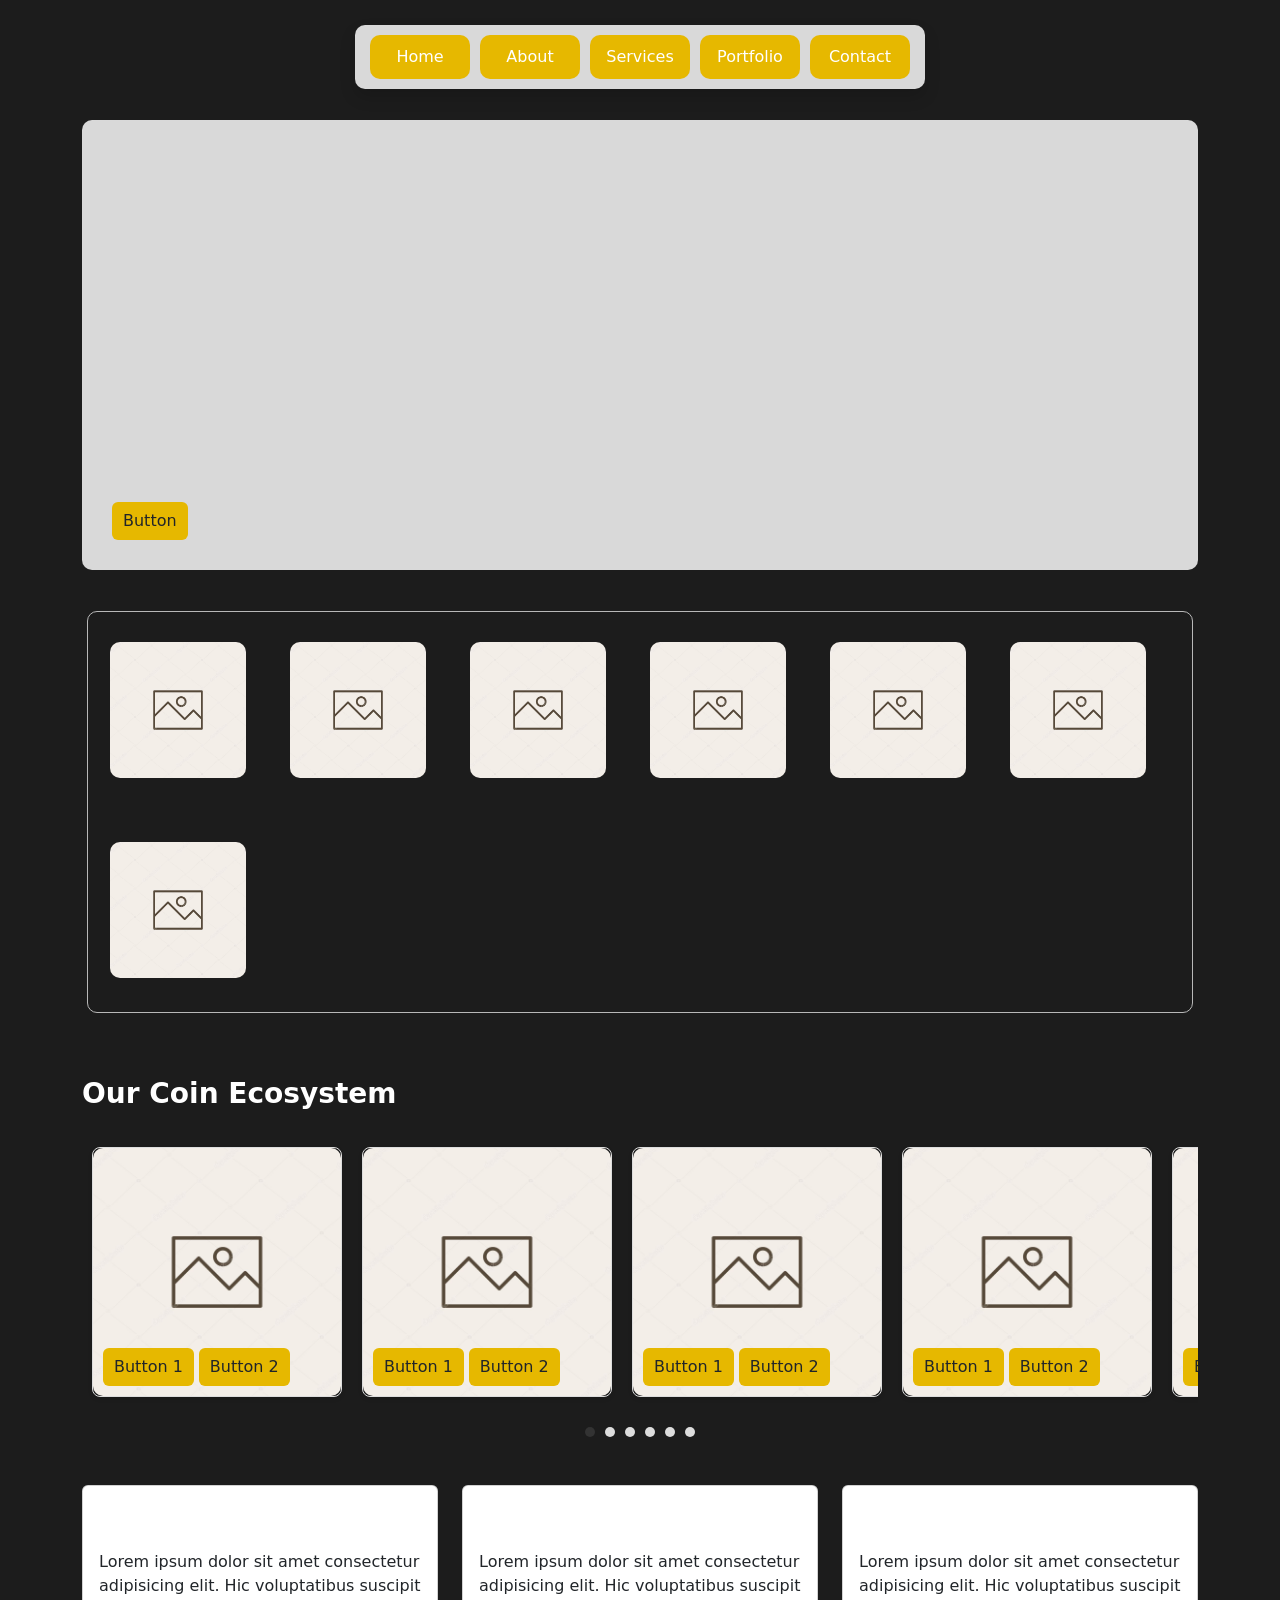
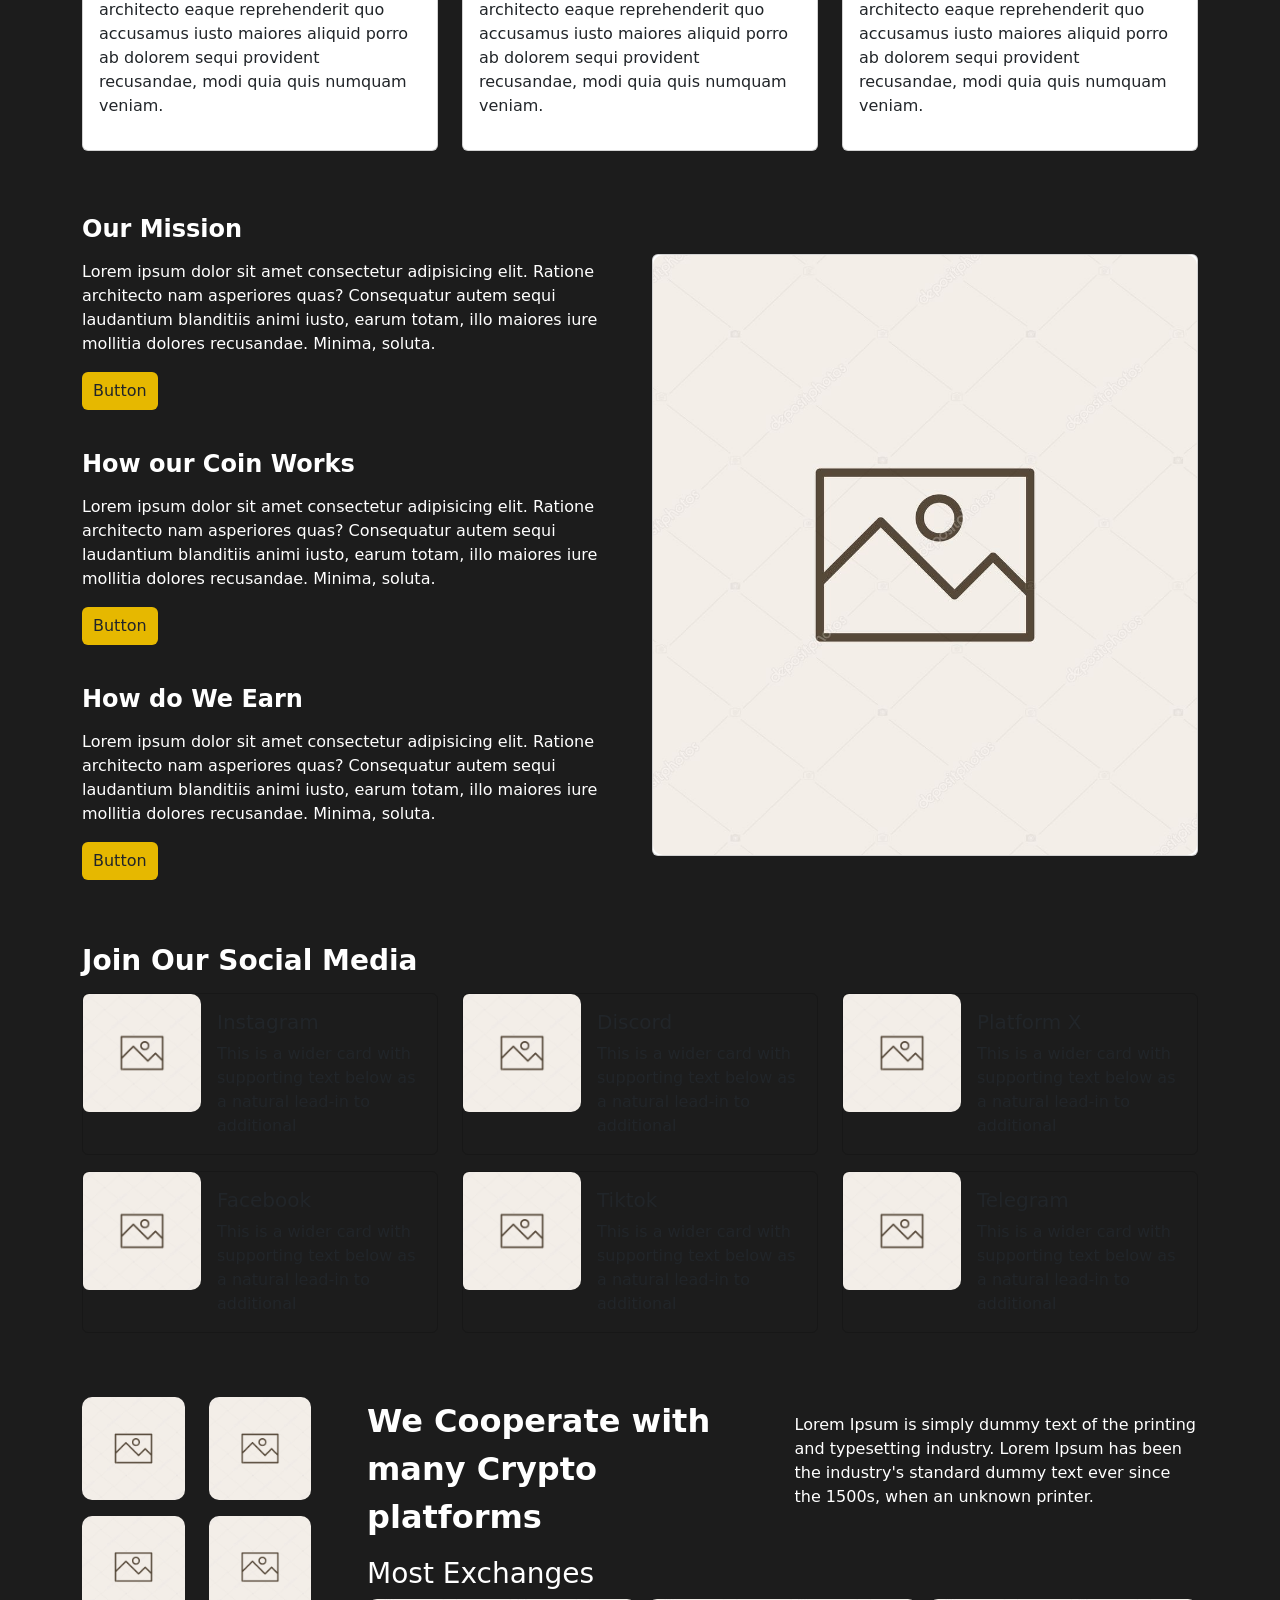
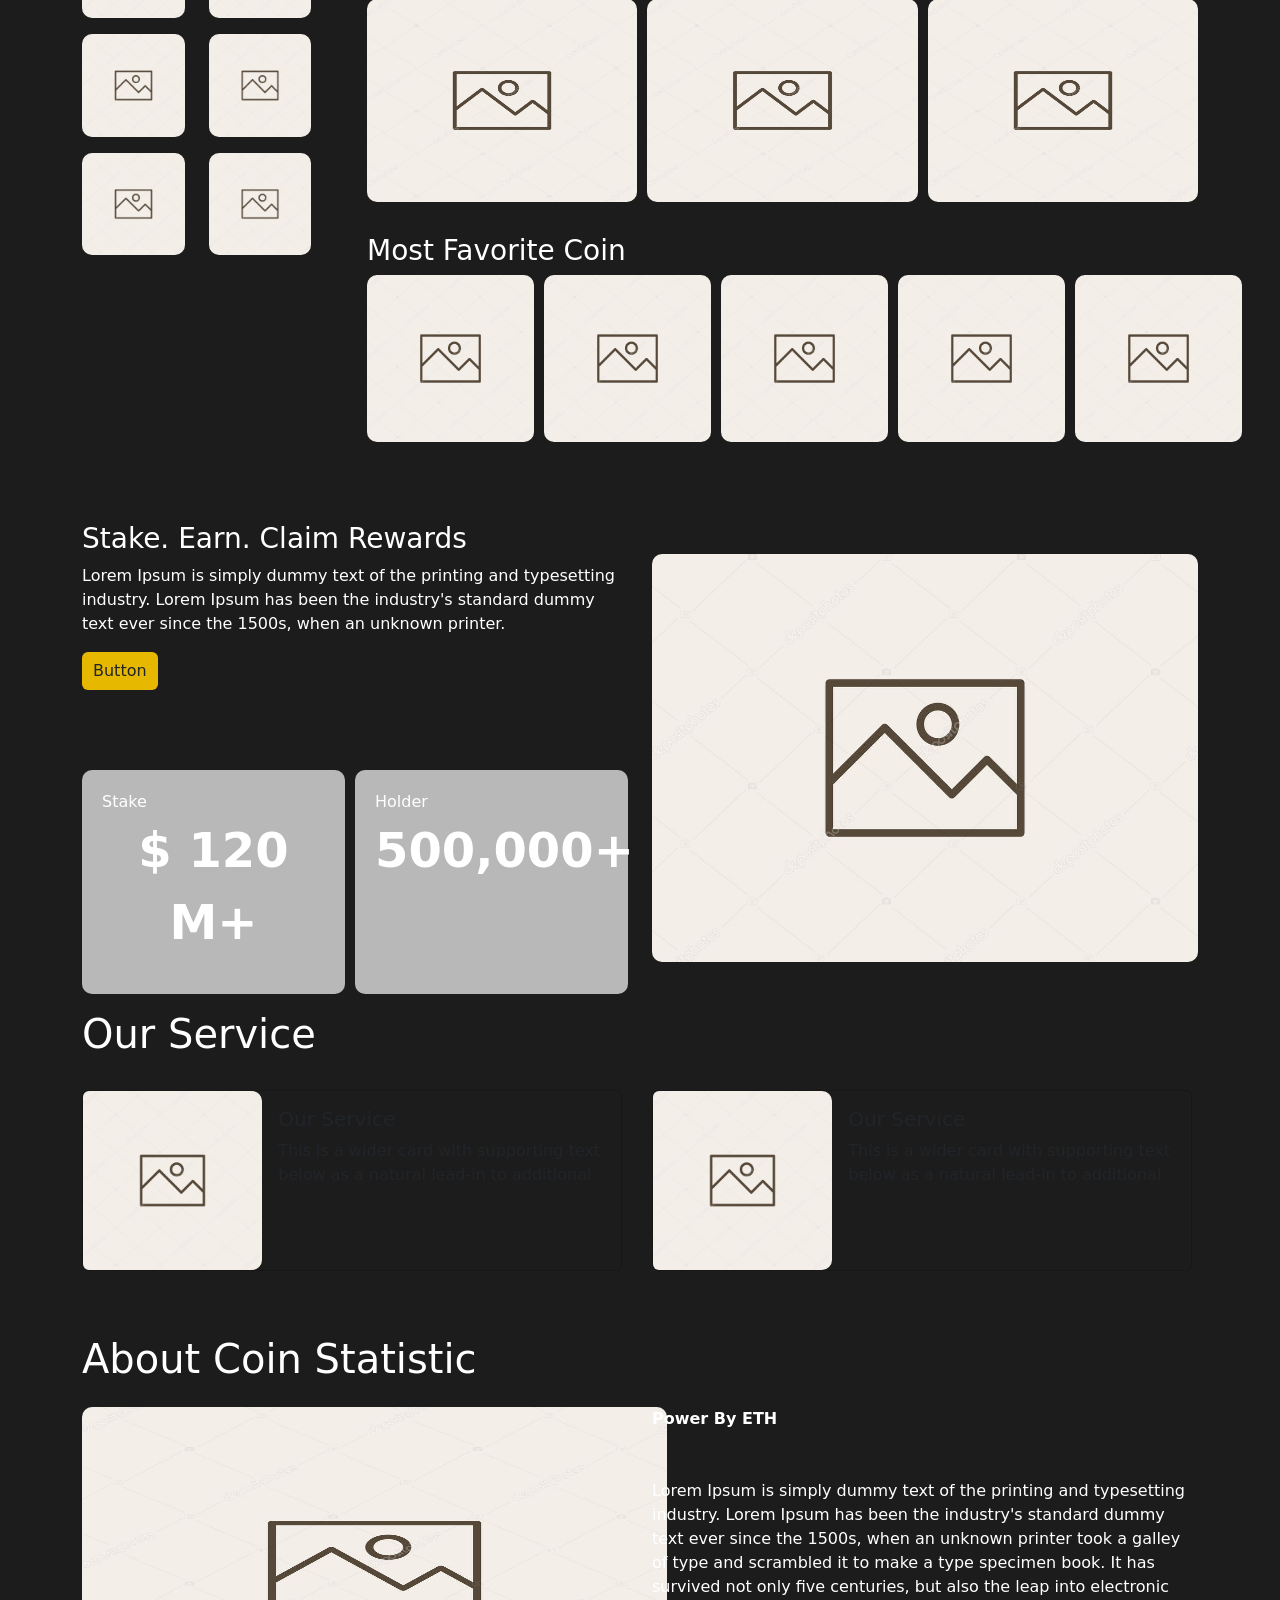
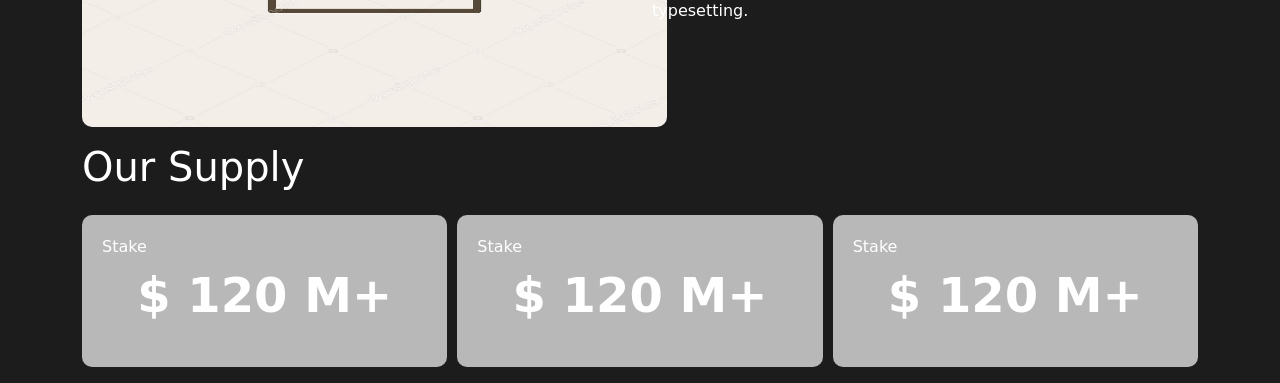
==== index.html @ 2cd3884c "update layout" ====
<!DOCTYPE html>
<html lang="id">

<head>
    <meta charset="UTF-8">
    <meta name="viewport" content="width=device-width, initial-scale=1.0">
    <title>Navbar Responsive Center</title>
    <!-- Link ke Bootstrap 5.3 CSS -->
    <link href="https://cdn.jsdelivr.net/npm/bootstrap@5.3.0-alpha1/dist/css/bootstrap.min.css" rel="stylesheet">
    <link rel="stylesheet" href="./assets/style.css">
</head>

<body>

    <!-- Navbar -->
    <nav class="navbar navbar-expand-lg fixed-top">
        <div class="container">
            <!-- Navbar tanpa tombol hamburger dan tanpa collapse -->
            <div class="navbar-collapse" id="navbarNav">
                <ul class="navbar-nav shadow">
                    <li class="nav-item">
                        <a class="nav-link btn btn-oren" href="#">Home</a>
                    </li>
                    <li class="nav-item">
                        <a class="nav-link btn btn-oren" href="#">About</a>
                    </li>
                    <li class="nav-item">
                        <a class="nav-link btn btn-oren" href="#">Services</a>
                    </li>
                    <li class="nav-item">
                        <a class="nav-link btn btn-oren" href="#">Portfolio</a>
                    </li>
                    <li class="nav-item">
                        <a class="nav-link btn btn-oren" href="#">Contact</a>
                    </li>
                </ul>
            </div>
        </div>
    </nav>

    <div class="pb-3">
        <section  style="max-width: 100%; margin-top: 120px;">
            <div class="container">
                <div class="row mb-3">
                    <div class="col-md-12">
                        <div class="hero">
                            <!-- <span class="title-hero">
                                <p class="h1">
                                    The People's Cryptocurrency
                                </p>
                                <p>FLOKI is the utility token of the Floki ecosystem.</p>
                            </span> -->
                            <div class="btn-hero">
                                <button type="button" class="btn btn-oren">Button</button>
                                <!-- <button type="button" class="btn btn-oren">Explore</button> -->
                            </div>
                        </div>
                    </div>
                </div>
            </div>

            <div class="row mb-3">
                <div class="col-md-12">
                    <div class="container">
                        <div class="row mb-3" style="margin: 5px; border: solid #b8b8b8 1px; border-radius: 10px; overflow: hidden;">
                            <div class="animate-slide">
                                <img src="./assets/blank_image.jpg" class="w-100 p-0">
                            </div>
                            <div class="animate-slide">
                                <img src="./assets/blank_image.jpg" class="w-100 p-0">
                            </div>
                            <div class="animate-slide">
                                <img src="./assets/blank_image.jpg" class="w-100 p-0">
                            </div>
                            <div class="animate-slide">
                                <img src="./assets/blank_image.jpg" class="w-100 p-0">
                            </div>
                            <div class="animate-slide">
                                <img src="./assets/blank_image.jpg" class="w-100 p-0">
                            </div>
                            <div class="animate-slide">
                                <img src="./assets/blank_image.jpg" class="w-100 p-0">
                            </div>
                            <div class="animate-slide">
                                <img src="./assets/blank_image.jpg" class="w-100 p-0">
                            </div>
                        </div>
                    </div>
                </div>
            </div>
        </section>

        <section class="section2 mt-5" style="max-width: 100%;">
            <div class="container">
                <div class="row mb-5">
                    <div class="col-md-12">
                        <div class="row mb-3">
                            <div class="col-md-12">
                                <span class="h3 fw-bold text-white">Our Coin Ecosystem</span>
                            </div>
                        </div>
                        <div class="row">
                            <div class="col-md-12">
                                <div class="slider-container">
                                    <div class="slider-wrapper">
                                        <div class="card-slider">
                                            <img src="./assets/blank_image.jpg" alt="Gambar 1">
                                            <div class="btn-card-slider">
                                                <button type="button" class="btn btn-oren">Button 1</button>
                                                <button type="button" class="btn btn-oren">Button 2</button>
                                            </div>
                                        </div>
                                        <div class="card-slider">
                                            <img src="./assets/blank_image.jpg" alt="Gambar 2">
                                            <div class="btn-card-slider">
                                                <button type="button" class="btn btn-oren">Button 1</button>
                                                <button type="button" class="btn btn-oren">Button 2</button>
                                            </div>
                                        </div>
                                        <div class="card-slider">
                                            <img src="./assets/blank_image.jpg" alt="Gambar 3">
                                            <div class="btn-card-slider">
                                                <button type="button" class="btn btn-oren">Button 1</button>
                                                <button type="button" class="btn btn-oren">Button 2</button>
                                            </div>
                                        </div>
                                        <div class="card-slider">
                                            <img src="./assets/blank_image.jpg" alt="Gambar 4">
                                            <div class="btn-card-slider">
                                                <button type="button" class="btn btn-oren">Button 1</button>
                                                <button type="button" class="btn btn-oren">Button 2</button>
                                            </div>
                                        </div>
                                        <div class="card-slider">
                                            <img src="./assets/blank_image.jpg" alt="Gambar 5">
                                            <div class="btn-card-slider">
                                                <button type="button" class="btn btn-oren">Button 1</button>
                                                <button type="button" class="btn btn-oren">Button 2</button>
                                            </div>
                                        </div>
                                        <div class="card-slider">
                                            <img src="./assets/blank_image.jpg" alt="Gambar 6">
                                            <div class="btn-card-slider">
                                                <button type="button" class="btn btn-oren">Button 1</button>
                                                <button type="button" class="btn btn-oren">Button 2</button>
                                            </div>
                                        </div>
                                    </div>
                                    <div class="slider-dots"></div>
                                    <!-- <div class="row">
                                        <div class="col-md-4">
                                            <button class="slider-prev btn btn-dark">Prev</button>
                                        </div>
                                        <div class="col-md-4">
                                            <div class="slider-dots"></div>
                                        </div>
                                        <div class="col-md-4">
                                            <button class="slider-next btn btn-dark float-end">Next</button>
                                        </div>
                                    </div> -->
                                </div>
                            </div>
                        </div>
                    </div>
                </div>

                <div class="row">
                    <div class="col-md-4 mb-3">
                        <div class="card">
                            <div class="card-body">
                                <p class="pt-5">
                                    Lorem ipsum dolor sit amet consectetur adipisicing elit. Hic voluptatibus suscipit architecto eaque
                                    reprehenderit quo accusamus iusto maiores aliquid porro ab dolorem sequi provident recusandae, modi quia
                                    quis numquam veniam.
                                </p>
                            </div>
                        </div>
                    </div>
                    <div class="col-md-4 mb-3">
                        <div class="card">
                            <div class="card-body">
                                <p class="pt-5">
                                    Lorem ipsum dolor sit amet consectetur adipisicing elit. Hic voluptatibus suscipit architecto eaque
                                    reprehenderit quo accusamus iusto maiores aliquid porro ab dolorem sequi provident recusandae, modi quia
                                    quis numquam veniam.
                                </p>
                            </div>
                        </div>
                    </div>
                    <div class="col-md-4 mb-3">
                        <div class="card">
                            <div class="card-body">
                                <p class="pt-5">
                                    Lorem ipsum dolor sit amet consectetur adipisicing elit. Hic voluptatibus suscipit architecto eaque
                                    reprehenderit quo accusamus iusto maiores aliquid porro ab dolorem sequi provident recusandae, modi quia
                                    quis numquam veniam.
                                </p>
                            </div>
                        </div>
                    </div>
                </div>
            </div>
        </section>

        <section class="section3 mt-5" style="max-width: 100%;">
            <div class="container">
                <div class="row mb-3 mt-5">
                    <div class="col-md-6 text-white">
                        <p>
                            <span class="h4 fw-bold">Our Mission</span>
                            <p>
                                Lorem ipsum dolor sit amet consectetur adipisicing elit. Ratione architecto nam asperiores quas? Consequatur
                                autem sequi laudantium blanditiis animi iusto, earum totam, illo maiores iure mollitia dolores recusandae.
                                Minima, soluta.
                            </p>
                            <div>
                                <button type="button" class="btn btn-oren">Button</button>
                            </div>
                        </p>
                
                        <br>
                
                        <p>
                            <span class="h4 fw-bold">How our Coin Works</span>
                            <p>
                                Lorem ipsum dolor sit amet consectetur adipisicing elit. Ratione architecto nam asperiores quas? Consequatur
                                autem sequi laudantium blanditiis animi iusto, earum totam, illo maiores iure mollitia dolores recusandae.
                                Minima, soluta.
                            </p>
                            <div>
                                <button type="button" class="btn btn-oren">Button</button>
                            </div>
                        </p>
                
                        <br>
                
                        <p>
                            <span class="h4 fw-bold">How do We Earn</span>
                            <p>
                                Lorem ipsum dolor sit amet consectetur adipisicing elit. Ratione architecto nam asperiores quas? Consequatur
                                autem sequi laudantium blanditiis animi iusto, earum totam, illo maiores iure mollitia dolores recusandae.
                                Minima, soluta.
                            </p>
                            <div>
                                <button type="button" class="btn btn-oren">Button</button>
                            </div>
                        </p>
                    </div>
                    <div class="col-md-6 my-auto">
                        <div class="card">
                            <div class="card-body p-0">
                                <img src="./assets/blank_image.jpg" style="height: 600px; object-fit: cover; width: 100%;">
                            </div>
                        </div>
                    </div>
                </div>
            </div>
        </section>

        <section class="section4 mt-5" style="max-width: 100%;">
            <div class="container">
                <div class="row mb-3">
                    <div class="col-md-12">
                        <span class="h3 fw-bold text-white">Join Our Social Media</span>
                    </div>
                </div>
                <div class="row text-white">
                    <div class="col-md-4">
                        <div class="card mb-3" style="max-width: 540px; background-color: transparent;">
                            <div class="row g-0">
                                <div class="col-md-4">
                                    <img src="./assets/blank_image.jpg" class="img-fluid rounded-start" alt="...">
                                </div>
                                <div class="col-md-8">
                                    <div class="card-body">
                                        <h5 class="card-title">Instagram</h5>
                                        <p class="card-text">This is a wider card with supporting text below as a natural lead-in to additional</p>
                                    </div>
                                </div>
                            </div>
                        </div>
                        <div class="card mb-3" style="max-width: 540px; background-color: transparent;">
                            <div class="row g-0">
                                <div class="col-md-4">
                                    <img src="./assets/blank_image.jpg" class="img-fluid rounded-start" alt="...">
                                </div>
                                <div class="col-md-8">
                                    <div class="card-body">
                                        <h5 class="card-title">Facebook</h5>
                                        <p class="card-text">This is a wider card with supporting text below as a natural lead-in to additional</p>
                                    </div>
                                </div>
                            </div>
                        </div>
                    </div>
                    <div class="col-md-4">
                        <div class="card mb-3" style="max-width: 540px; background-color: transparent;">
                            <div class="row g-0">
                                <div class="col-md-4">
                                    <img src="./assets/blank_image.jpg" class="img-fluid rounded-start" alt="...">
                                </div>
                                <div class="col-md-8">
                                    <div class="card-body">
                                        <h5 class="card-title">Discord</h5>
                                        <p class="card-text">This is a wider card with supporting text below as a natural lead-in to additional</p>
                                    </div>
                                </div>
                            </div>
                        </div>
                        <div class="card mb-3" style="max-width: 540px; background-color: transparent;">
                            <div class="row g-0">
                                <div class="col-md-4">
                                    <img src="./assets/blank_image.jpg" class="img-fluid rounded-start" alt="...">
                                </div>
                                <div class="col-md-8">
                                    <div class="card-body">
                                        <h5 class="card-title">Tiktok</h5>
                                        <p class="card-text">This is a wider card with supporting text below as a natural lead-in to additional</p>
                                    </div>
                                </div>
                            </div>
                        </div>
                    </div>
                    <div class="col-md-4">
                        <div class="card mb-3" style="max-width: 540px; background-color: transparent;">
                            <div class="row g-0">
                                <div class="col-md-4">
                                    <img src="./assets/blank_image.jpg" class="img-fluid rounded-start" alt="...">
                                </div>
                                <div class="col-md-8">
                                    <div class="card-body">
                                        <h5 class="card-title">Platform X</h5>
                                        <p class="card-text">This is a wider card with supporting text below as a natural lead-in to additional</p>
                                    </div>
                                </div>
                            </div>
                        </div>
                        <div class="card mb-3" style="max-width: 540px; background-color: transparent;">
                            <div class="row g-0">
                                <div class="col-md-4">
                                    <img src="./assets/blank_image.jpg" class="img-fluid rounded-start" alt="...">
                                </div>
                                <div class="col-md-8">
                                    <div class="card-body">
                                        <h5 class="card-title">Telegram</h5>
                                        <p class="card-text">This is a wider card with supporting text below as a natural lead-in to additional</p>
                                    </div>
                                </div>
                            </div>
                        </div>
                    </div>
                </div>
            </div>
        </section>

        <section class="section5 mt-5" style="max-width: 100%;">
            <div class="container">
                <div class="row">
                    <div class="col-md-3">
                        <div class="row" style="overflow: hidden; position: relative; margin-right: 20px;">
                            <div class="col-md-6" style="height: calc(100% + 50px); position: relative; overflow: hidden;">
                                <img src="./assets/blank_image.jpg" class="w-100 p-0 mb-3 animate-from-bottom">
                                <img src="./assets/blank_image.jpg" class="w-100 p-0 mb-3 animate-from-bottom">
                                <img src="./assets/blank_image.jpg" class="w-100 p-0 mb-3 animate-from-bottom">
                                <img src="./assets/blank_image.jpg" class="w-100 p-0 mb-3 animate-from-bottom">
                            </div>
                            <div class="col-md-6" style="position: relative; overflow: hidden;">
                                <img src="./assets/blank_image.jpg" class="w-100 p-0 mb-3 animate-from-top">
                                <img src="./assets/blank_image.jpg" class="w-100 p-0 mb-3 animate-from-top">
                                <img src="./assets/blank_image.jpg" class="w-100 p-0 mb-3 animate-from-top">
                                <img src="./assets/blank_image.jpg" class="w-100 p-0 mb-3 animate-from-top">
                            </div>
                        </div>
                    </div>
                    <div class="col-md-9">
                        <div class="row mb-3 text-white">
                            <div class="col-md-6 my-auto">
                                <div style="font-size: 32px; font-weight: 700;">We Cooperate with many Crypto platforms</div>
                            </div>
                            <div class="col-md-6 my-auto">
                                <p>
                                    Lorem Ipsum is simply dummy text of the printing and typesetting industry. Lorem Ipsum has been the industry's standard
                                    dummy text ever since the 1500s, when an unknown printer.
                                </p>
                            </div>
                        </div>
                        <div class="row mb-3">
                            <div class="col-md-12">
                                <div class="h3 text-white mb-2">Most Exchanges</div>
                                <div style="display: flex; gap: 10px;">
                                    <img src="./assets/blank_image.jpg" class="w-100 img-sec5-1 p-0 mb-3">
                                    <img src="./assets/blank_image.jpg" class="w-100 img-sec5-1 p-0 mb-3">
                                    <img src="./assets/blank_image.jpg" class="w-100 img-sec5-1 p-0 mb-3">
                                </div>
                            </div>
                        </div>
                        <div class="row mb-3">
                            <div class="col-md-12">
                                <div class="h3 text-white mb-2">Most Favorite Coin</div>
                                <div style="display: flex; gap: 10px;">
                                    <img src="./assets/blank_image.jpg" class="w-100 img-sec5-2 p-0 mb-3">
                                    <img src="./assets/blank_image.jpg" class="w-100 img-sec5-2 p-0 mb-3">
                                    <img src="./assets/blank_image.jpg" class="w-100 img-sec5-2 p-0 mb-3">
                                    <img src="./assets/blank_image.jpg" class="w-100 img-sec5-2 p-0 mb-3">
                                    <img src="./assets/blank_image.jpg" class="w-100 img-sec5-2 p-0 mb-3">
                                </div>
                            </div>
                        </div>
                    </div>
                </div>
            </div>
        </section>

        <section class="section6 mt-5">
            <div class="container">
                <div class="row mb-3">
                    <div class="col-md-6 text-white my-auto">
                        <div class="row mb-3">
                            <div class="col-md-12">
                                <div class="h3">Stake. Earn. Claim Rewards</div>
                                <p>
                                    Lorem Ipsum is simply dummy text of the printing and typesetting industry. Lorem Ipsum has been the industry's standard
                                    dummy text ever since the 1500s, when an unknown printer.
                                </p>
                                <button type="button" class="btn btn-oren">Button</button>
                            </div>
                        </div>
                        <div class="row" style="margin-top: 80px;">
                            <div class="col-md-12 text-white">
                                <div style="display: flex; gap: 10px;">
                                    <div class="card-custom">
                                        <span>Stake</span>
                                        <p style="font-size: 48px; font-weight: 700; text-align: center;">$ 120 M+</p>
                                    </div>
                                    <div class="card-custom">
                                        <span>Holder</span>
                                        <p style="font-size: 48px; font-weight: 700; text-align: center;">500,000+</p>
                                    </div>
                                </div>
                            </div>
                        </div>
                    </div>
                    <div class="col-md-6 my-auto">
                        <img src="./assets/blank_image.jpg" style="height: 408px; object-fit: cover; width: 100%;">
                    </div>
                </div>
                <div class="row mb-3 mt-3">
                    <div class="col-md-12 text-white">
                        <div class="h1">Our Service</div>
                        <br>
                        <div class="row">
                            <div class="col-md-6">
                                <div class="card mb-3" style="max-width: 540px; background-color: transparent;">
                                    <div class="row g-0">
                                        <div class="col-md-4">
                                            <img src="./assets/blank_image.jpg" class="img-fluid rounded-start" alt="...">
                                        </div>
                                        <div class="col-md-8">
                                            <div class="card-body">
                                                <h5 class="card-title">Our Service</h5>
                                                <p class="card-text">This is a wider card with supporting text below as a natural lead-in to additional
                                                </p>
                                            </div>
                                        </div>
                                    </div>
                                </div>
                            </div>
                            <div class="col-md-6">
                                <div class="card mb-3" style="max-width: 540px; background-color: transparent;">
                                    <div class="row g-0">
                                        <div class="col-md-4">
                                            <img src="./assets/blank_image.jpg" class="img-fluid rounded-start" alt="...">
                                        </div>
                                        <div class="col-md-8">
                                            <div class="card-body">
                                                <h5 class="card-title">Our Service</h5>
                                                <p class="card-text">This is a wider card with supporting text below as a natural lead-in to additional
                                                </p>
                                            </div>
                                        </div>
                                    </div>
                                </div>
                            </div>
                        </div>
                    </div>
                </div>
            </div>
        </section>

        <section class="section7 mt-5" style="max-width: 100%;">
            <div class="container">
                <div class="row mb-3 text-white">
                    <div class="h1">About Coin Statistic</div>
                    <br>
                    <br>
                    <br>
                    <div class="col-md-6">
                        <img src="./assets/blank_image.jpg" style="width: 585px; height: 320px;">
                    </div>
                    <div class="col-md-6">
                        <span class="fw-bold">Power By ETH</span>
                        <br>
                        <br>
                        <br>
                        <p>
                            Lorem Ipsum is simply dummy text of the printing and typesetting industry. Lorem Ipsum has been the industry's standard
                            dummy text ever since the 1500s, when an unknown printer took a galley of type and scrambled it to make a type specimen
                            book. It has survived not only five centuries, but also the leap into electronic typesetting.
                        </p>
                    </div>
                </div>
                <div class="row text-white">
                    <div class="h1">Our Supply</div>
                    <br>
                    <br>
                    <br>
                    <div class="col-md-12">
                        <div style="display: flex; gap: 10px;">
                            <div class="card-custom">
                                <span>Stake</span>
                                <p style="font-size: 48px; font-weight: 700; text-align: center;">$ 120 M+</p>
                            </div>
                            <div class="card-custom">
                                <span>Stake</span>
                                <p style="font-size: 48px; font-weight: 700; text-align: center;">$ 120 M+</p>
                            </div>
                            <div class="card-custom">
                                <span>Stake</span>
                                <p style="font-size: 48px; font-weight: 700; text-align: center;">$ 120 M+</p>
                            </div>
                        </div>
                    </div>
                </div>
            </div>
        </section>
    </div>

    <script src="./assets/script.js"></script>

    <!-- Skrip untuk Bootstrap JS (optional) -->
    <script src="https://cdn.jsdelivr.net/npm/bootstrap@5.3.0-alpha1/dist/js/bootstrap.bundle.min.js"></script>

</body>

</html>
---- assets/style.css ----
body {
    background-color: #1c1c1c;
    max-width: 100%;
}

.btn-kuning {
    background-color: #FFD700;
}

.btn-oren {
    background-color: #E6B800;
    /* border-radius: 50px 50px 50px 50px; */
    padding-right: 10px;
    padding-left: 10px;
}

.navbar-collapse {
    display: flex;
    justify-content: center;
}

img {
    border-radius: 10px;
}

.img-sec5-1 {
    width: 340px;
    height: 203px;
    background-size: cover;
    background-position: center;
}

.img-sec5-2 {
    width: 160px;
    height: 167px;
    background-size: cover;
    background-position: center;
}

.animate-slide {
    animation: slide 3s linear infinite;
    width: 160px;
    height: 160px;
    border-radius: 10px;
    margin: 10px;
    margin-top: 30px;
}

.animate-from-bottom {
    animation: slideFromBottom 3s linear infinite;
}

.animate-from-top {
    animation: slideFromTop 3s linear infinite;
}

.card-custom {
    background-color: #b8b8b8;
    border-radius: 10px;
    padding: 20px;
    width: 50%;
}

@keyframes slideFromBottom {
    from {
        transform: translateY(100%);
        opacity: 0;
    }

    to {
        transform: translateY(0);
        opacity: 1;
    }
}

@keyframes slideFromTop {
    from {
        transform: translateY(-100%);
        opacity: 0;
    }

    to {
        transform: translateY(0);
        opacity: 1;
    }
}

@keyframes slide {
    0% {
        transform: translateX(0);
    }
    100% {
        transform: translateX(-100%);
    }
}

.navbar-nav {
    border-radius: 10px;
    display: flex;
    justify-content: center;
    margin-top: 20px;
    margin-bottom: 20px;
    background-color: transparent;
}

.navbar-nav .nav-item {
    margin: 0 5px;
}

.nav-link {
    border-radius: 10px;
    padding: 10px;
    text-align: center;
    width: 100px;
    color: white;
}

.navbar {
    background-color: transparent;
    border-radius: 10px;
    padding: 5px 0;
}

.navbar-nav {
    flex-direction: row;
    background-color: #d9d9d9;
    padding: 10px;
}

.navbar-toggler {
    display: none !important;
}

.hero {
    background-color: #d9d9d9;
    width: 100%;
    height: 50vh;
    border-radius: 10px;
    margin-bottom: 20px;
    display: flex;
    justify-content: center;
    align-items: center;
    position: relative;
}

.title-hero {
    padding: 10px;
    width: 30%;
    color: white;
    position: absolute;
    bottom: 70px;
    left: 20px;
}

.btn-hero {
    padding: 10px;
    text-align: center;
    width: 100%;
    color: white;
    position: absolute;
    bottom: 20px;
    left: 20px;
    display: flex;
    gap: 5px;
}

.slider-container {
    width: 100%;
    margin: auto;
    overflow: hidden;
    position: relative;
}

.slider-wrapper {
    display: flex;
    transition: transform 0.5s ease;
}

.card-slider {
    min-width: 250px;
    margin: 10px;
    border: 1px solid #ddd;
    border-radius: 8px;
    overflow: hidden;
    box-shadow: 0 2px 4px rgba(0, 0, 0, 0.1);
    display: flex;
    margin-top: 20px;
    margin-bottom: 20px;
    position: relative;
}

.card-slider img {
    width: 100%;
    height: auto;
    display: block;
}

.card-content {
    padding: 15px;
}

.card-content h3 {
    margin-top: 0;
}

.btn-card-slider {
    position: absolute;
    bottom: 10px;
    left: 10px;
    display: flex;
    gap: 5px;
}

.slider-dots {
    display: flex;
    justify-content: center;
    margin-top: 10px;
}

.dot {
    width: 10px;
    height: 10px;
    border-radius: 50%;
    background-color: #ddd;
    margin: 0 5px;
    cursor: pointer;
}

.dot.active {
    background-color: #333;
}

@media (max-width: 480px) {
    .navbar-nav {
        border-radius: 10px;
        display: flex;
        justify-content: center;
        margin-top: 10px;
        margin-bottom: 10px;
    }

    .nav-link {
        border-radius: 10px;
        padding: 10px;
        text-align: center;
        width: 63px;
        color: white;
        font-size: 12px;
    }

    .hero {
        height: 30vh;
    }

    .btn-hero {
        padding: 10px;
        bottom: 10px;
        left: 10px;
        width: 70px;
    }
}
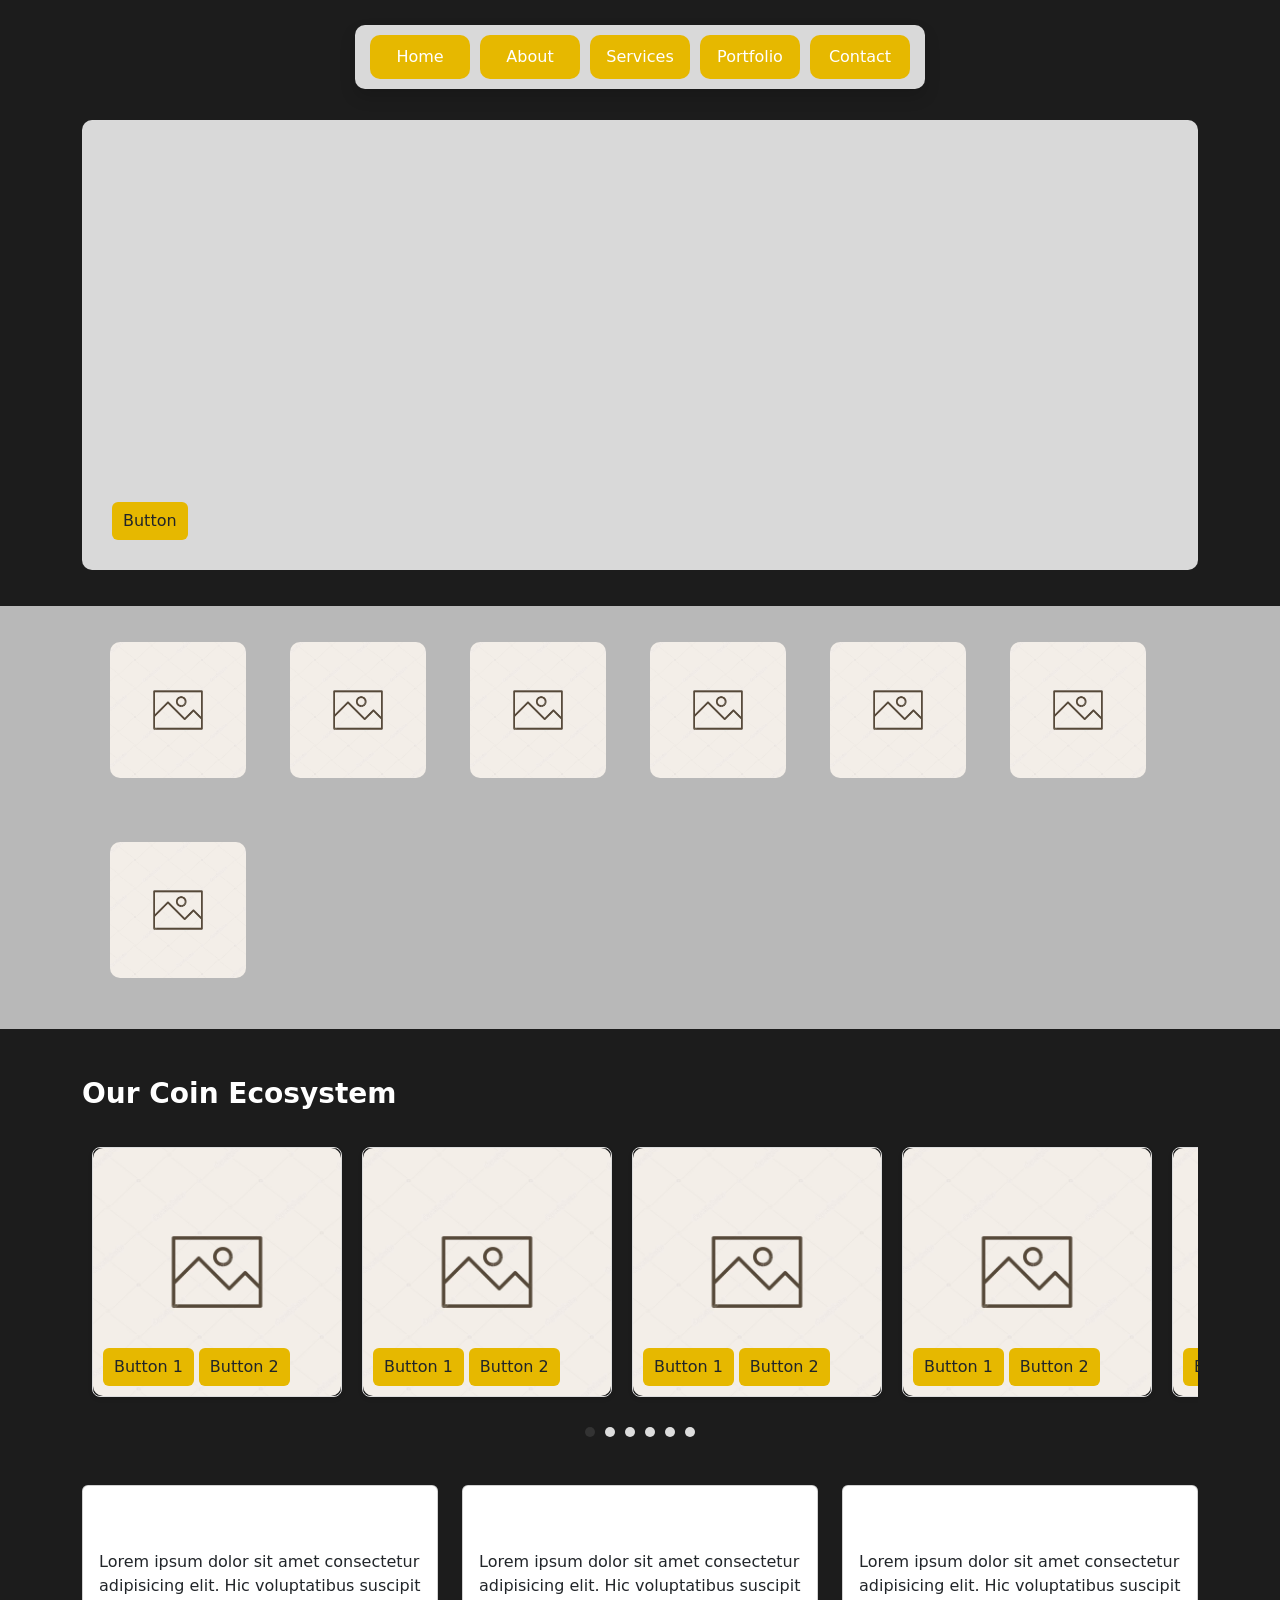
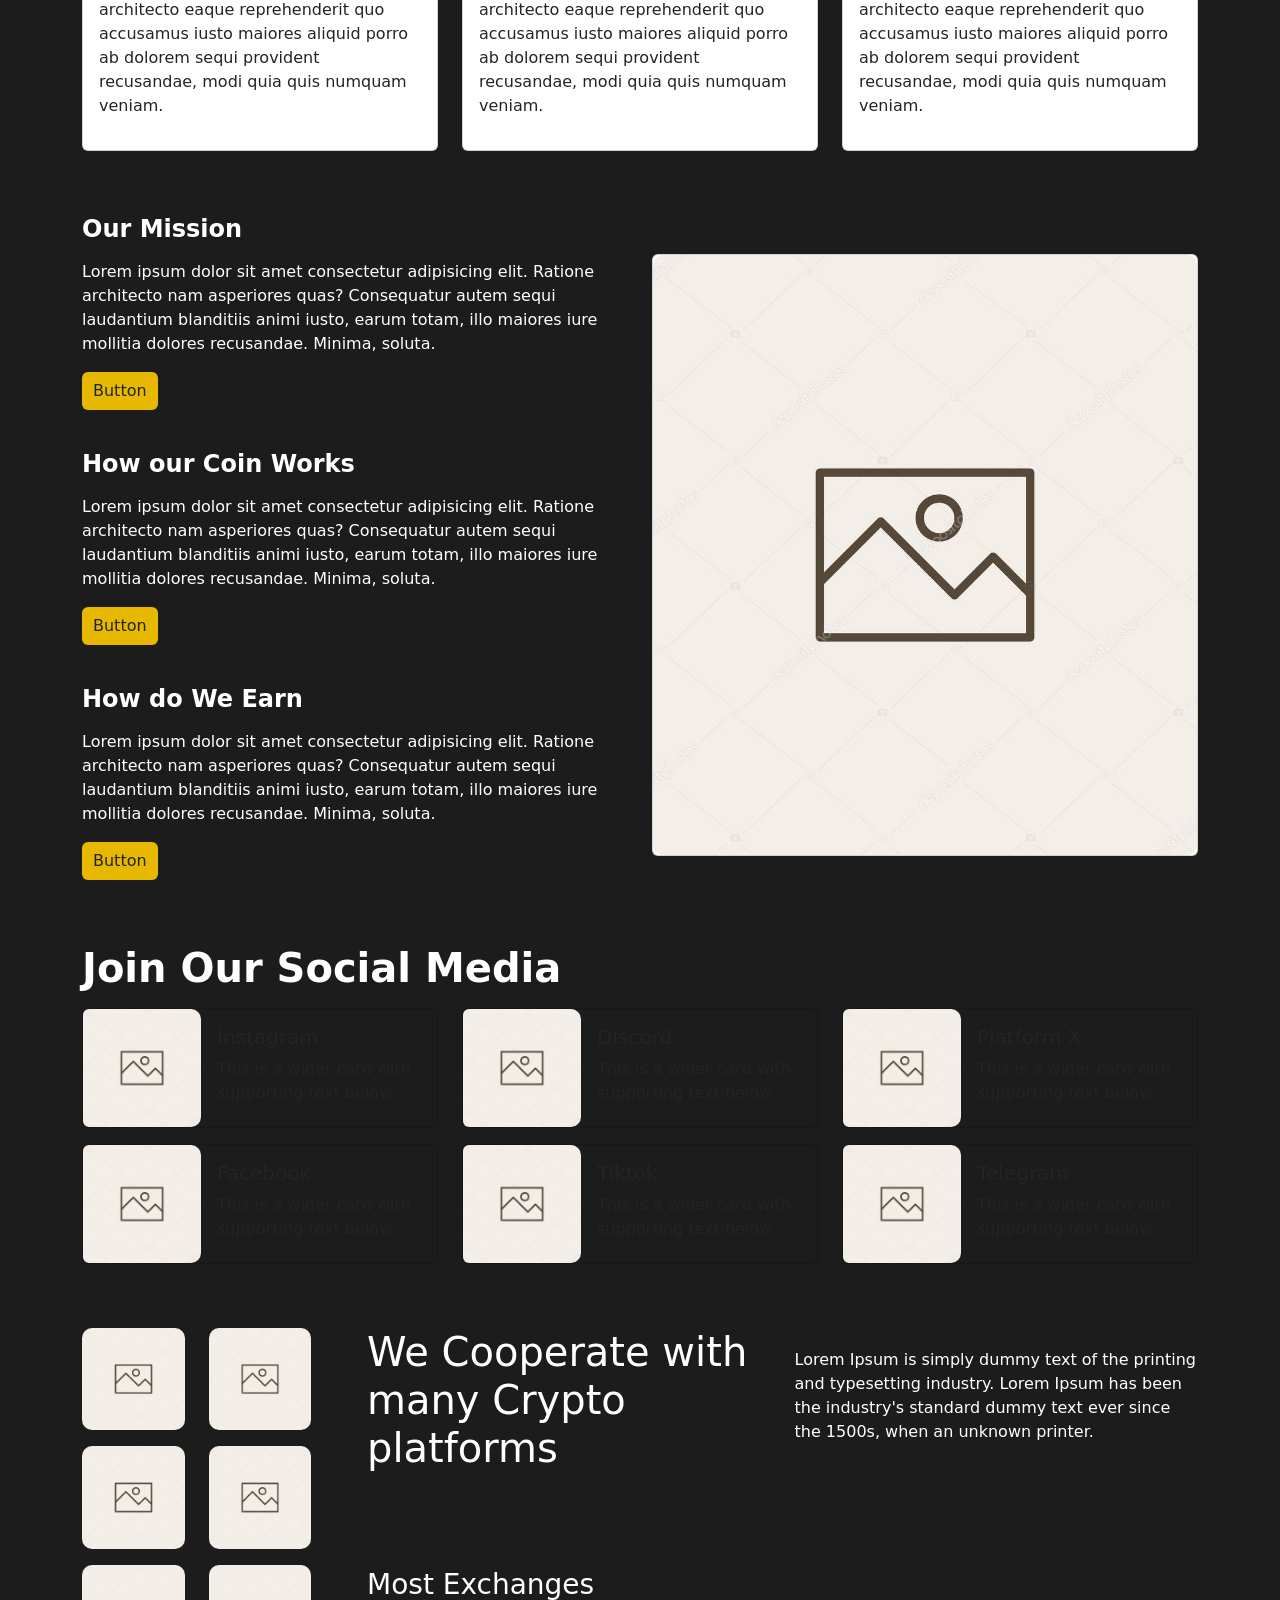
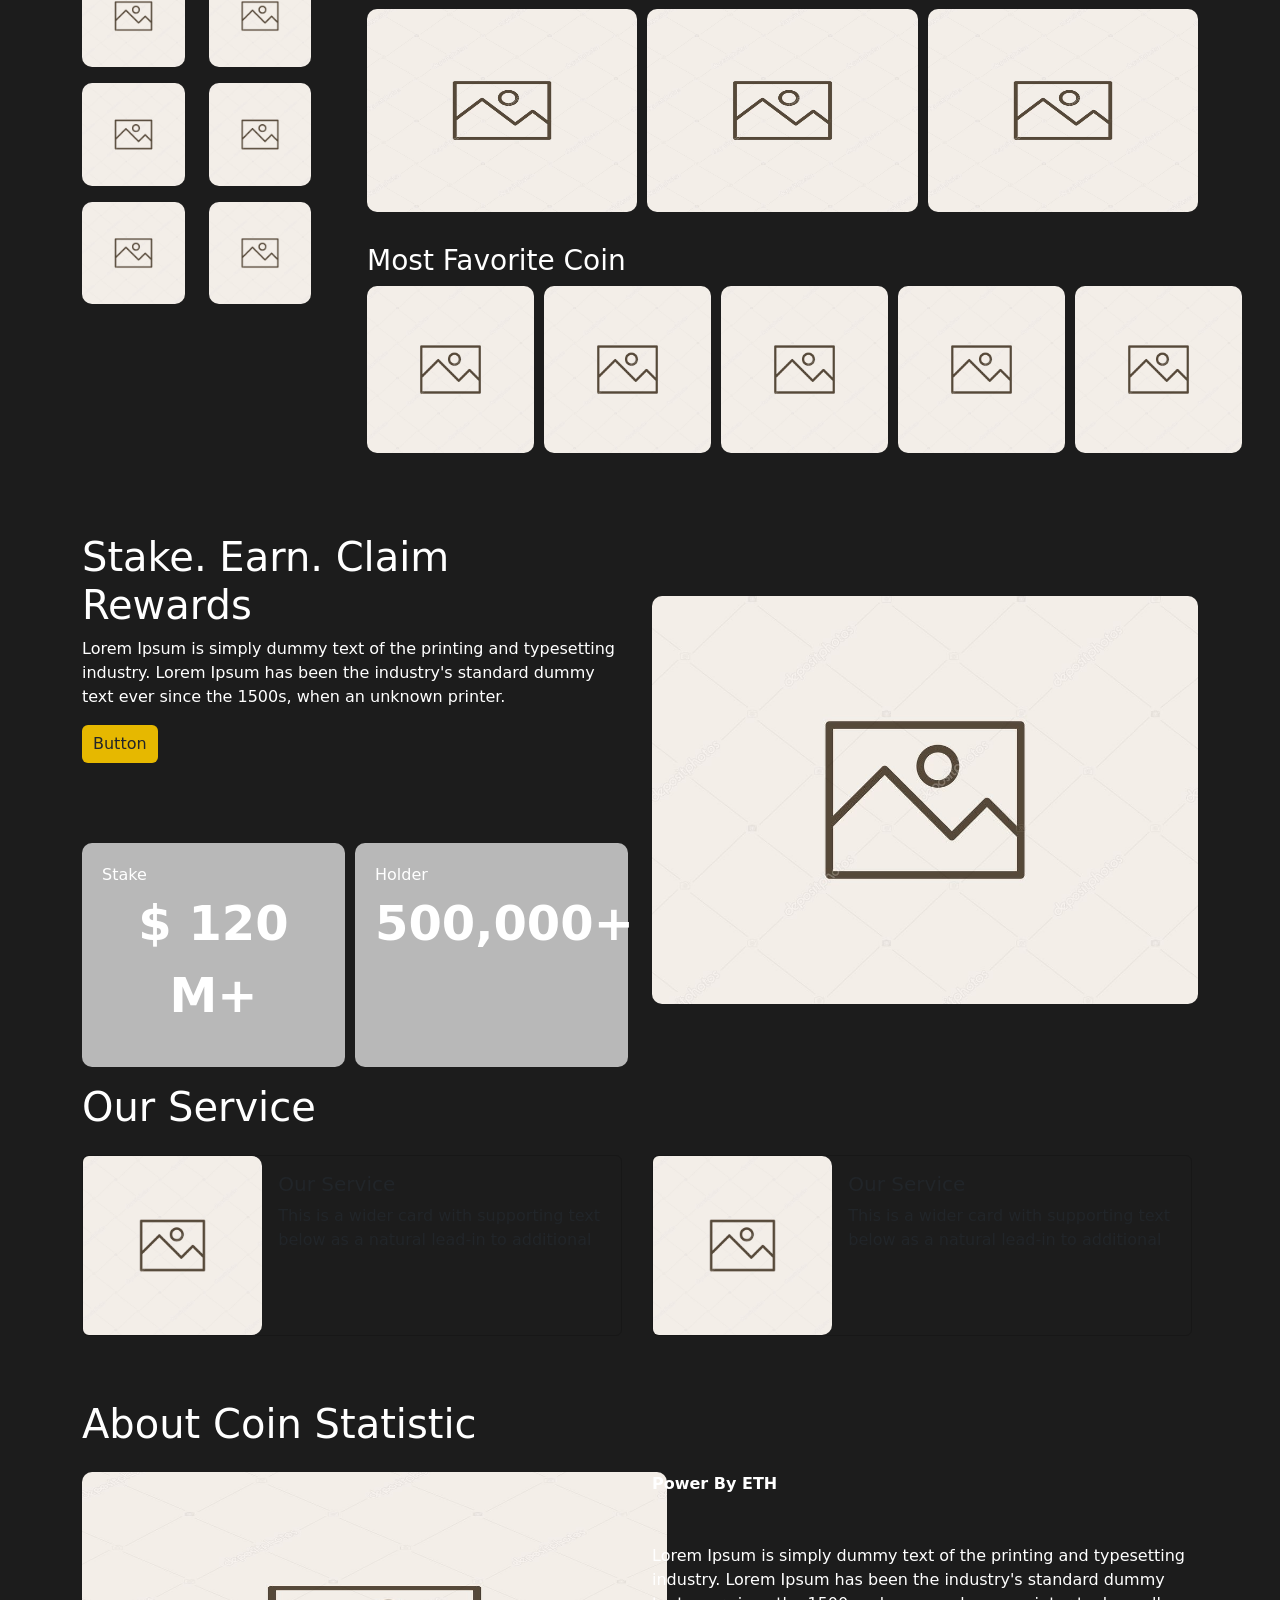
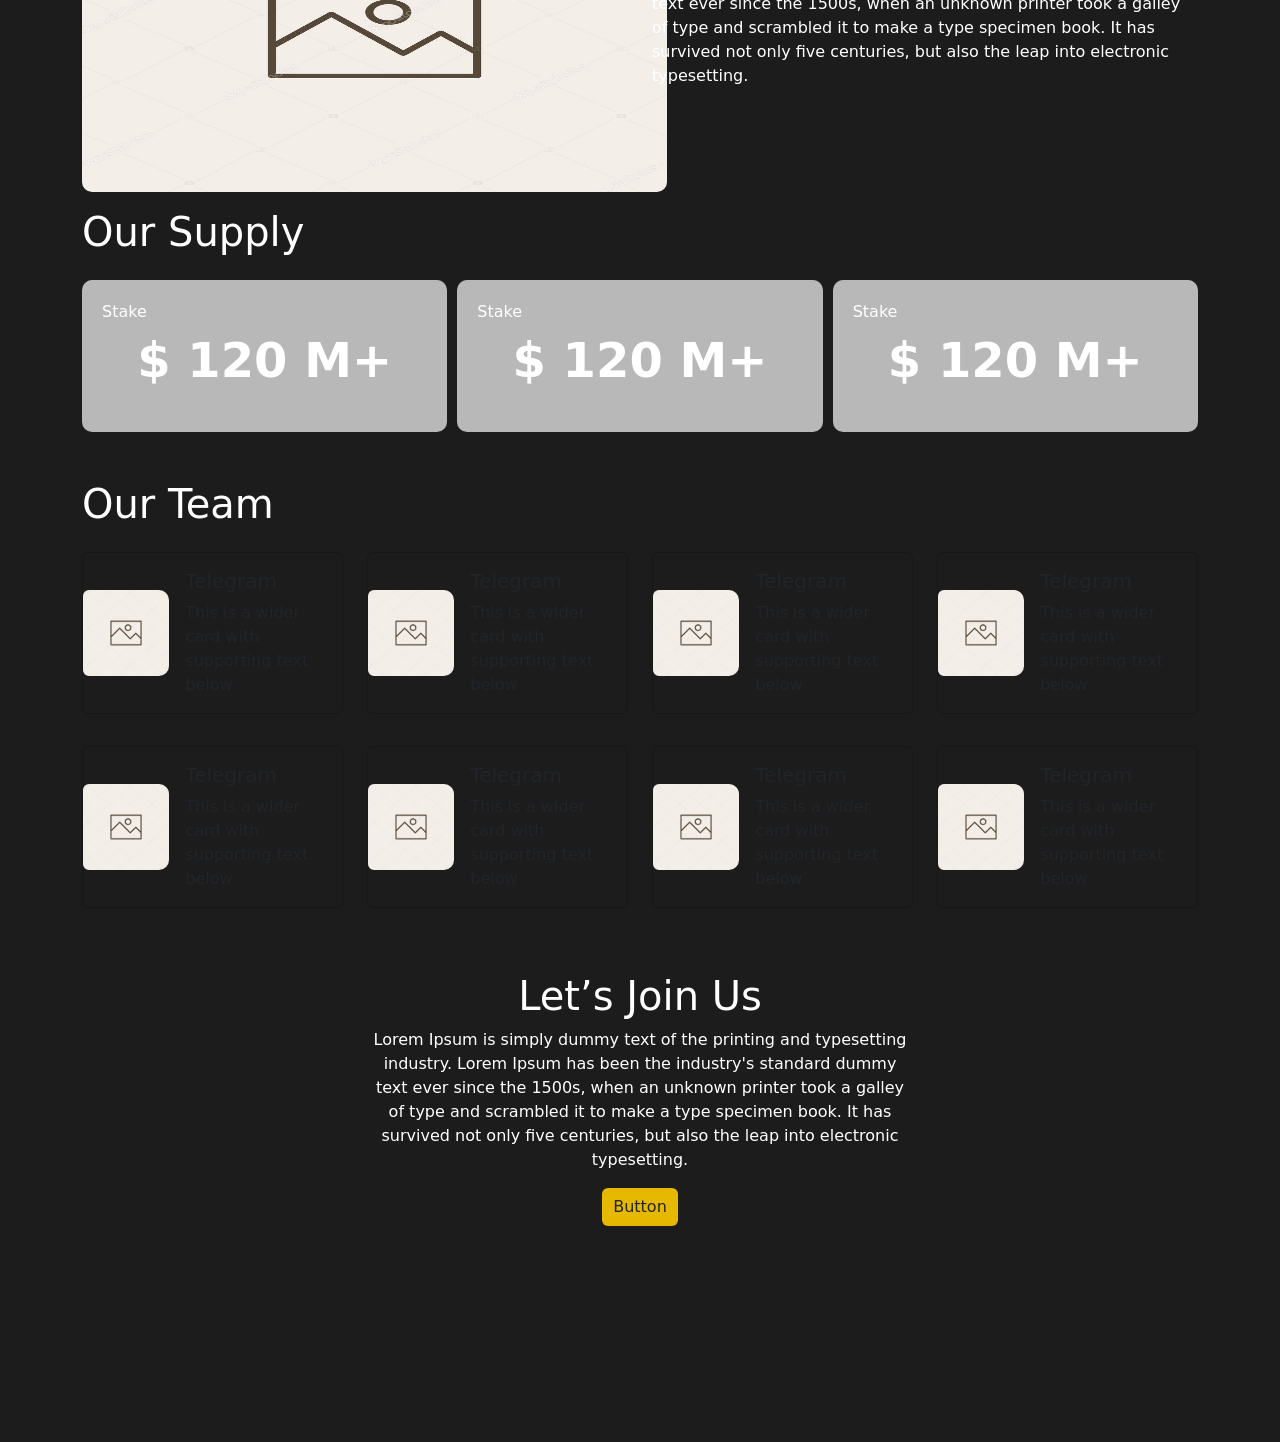
==== commit dc7fae97: "fixed layout" ====
--- a/index.html
+++ b/index.html
@@ -60,7 +60,7 @@
             </div>
 
             <div class="row mb-3">
-                <div class="col-md-12">
+                <div class="col-md-12" style="background-color: #b8b8b8;">
                     <div class="container">
                         <div class="row mb-3" style="margin: 5px; border: solid #b8b8b8 1px; border-radius: 10px; overflow: hidden;">
                             <div class="animate-slide">
@@ -261,7 +261,7 @@
             <div class="container">
                 <div class="row mb-3">
                     <div class="col-md-12">
-                        <span class="h3 fw-bold text-white">Join Our Social Media</span>
+                        <span class="h1 fw-bold text-white">Join Our Social Media</span>
                     </div>
                 </div>
                 <div class="row text-white">
@@ -269,12 +269,12 @@
                         <div class="card mb-3" style="max-width: 540px; background-color: transparent;">
                             <div class="row g-0">
                                 <div class="col-md-4">
-                                    <img src="./assets/blank_image.jpg" class="img-fluid rounded-start" alt="...">
+                                    <img src="./assets/blank_image.jpg" class="img-fluid rounded-start">
                                 </div>
                                 <div class="col-md-8">
                                     <div class="card-body">
                                         <h5 class="card-title">Instagram</h5>
-                                        <p class="card-text">This is a wider card with supporting text below as a natural lead-in to additional</p>
+                                        <p class="card-text">This is a wider card with supporting text below</p>
                                     </div>
                                 </div>
                             </div>
@@ -282,12 +282,12 @@
                         <div class="card mb-3" style="max-width: 540px; background-color: transparent;">
                             <div class="row g-0">
                                 <div class="col-md-4">
-                                    <img src="./assets/blank_image.jpg" class="img-fluid rounded-start" alt="...">
+                                    <img src="./assets/blank_image.jpg" class="img-fluid rounded-start">
                                 </div>
                                 <div class="col-md-8">
                                     <div class="card-body">
                                         <h5 class="card-title">Facebook</h5>
-                                        <p class="card-text">This is a wider card with supporting text below as a natural lead-in to additional</p>
+                                        <p class="card-text">This is a wider card with supporting text below</p>
                                     </div>
                                 </div>
                             </div>
@@ -297,12 +297,12 @@
                         <div class="card mb-3" style="max-width: 540px; background-color: transparent;">
                             <div class="row g-0">
                                 <div class="col-md-4">
-                                    <img src="./assets/blank_image.jpg" class="img-fluid rounded-start" alt="...">
+                                    <img src="./assets/blank_image.jpg" class="img-fluid rounded-start">
                                 </div>
                                 <div class="col-md-8">
                                     <div class="card-body">
                                         <h5 class="card-title">Discord</h5>
-                                        <p class="card-text">This is a wider card with supporting text below as a natural lead-in to additional</p>
+                                        <p class="card-text">This is a wider card with supporting text below</p>
                                     </div>
                                 </div>
                             </div>
@@ -310,12 +310,12 @@
                         <div class="card mb-3" style="max-width: 540px; background-color: transparent;">
                             <div class="row g-0">
                                 <div class="col-md-4">
-                                    <img src="./assets/blank_image.jpg" class="img-fluid rounded-start" alt="...">
+                                    <img src="./assets/blank_image.jpg" class="img-fluid rounded-start">
                                 </div>
                                 <div class="col-md-8">
                                     <div class="card-body">
                                         <h5 class="card-title">Tiktok</h5>
-                                        <p class="card-text">This is a wider card with supporting text below as a natural lead-in to additional</p>
+                                        <p class="card-text">This is a wider card with supporting text below</p>
                                     </div>
                                 </div>
                             </div>
@@ -325,12 +325,12 @@
                         <div class="card mb-3" style="max-width: 540px; background-color: transparent;">
                             <div class="row g-0">
                                 <div class="col-md-4">
-                                    <img src="./assets/blank_image.jpg" class="img-fluid rounded-start" alt="...">
+                                    <img src="./assets/blank_image.jpg" class="img-fluid rounded-start">
                                 </div>
                                 <div class="col-md-8">
                                     <div class="card-body">
                                         <h5 class="card-title">Platform X</h5>
-                                        <p class="card-text">This is a wider card with supporting text below as a natural lead-in to additional</p>
+                                        <p class="card-text">This is a wider card with supporting text below</p>
                                     </div>
                                 </div>
                             </div>
@@ -338,12 +338,12 @@
                         <div class="card mb-3" style="max-width: 540px; background-color: transparent;">
                             <div class="row g-0">
                                 <div class="col-md-4">
-                                    <img src="./assets/blank_image.jpg" class="img-fluid rounded-start" alt="...">
+                                    <img src="./assets/blank_image.jpg" class="img-fluid rounded-start">
                                 </div>
                                 <div class="col-md-8">
                                     <div class="card-body">
                                         <h5 class="card-title">Telegram</h5>
-                                        <p class="card-text">This is a wider card with supporting text below as a natural lead-in to additional</p>
+                                        <p class="card-text">This is a wider card with supporting text below</p>
                                     </div>
                                 </div>
                             </div>
@@ -363,19 +363,21 @@
                                 <img src="./assets/blank_image.jpg" class="w-100 p-0 mb-3 animate-from-bottom">
                                 <img src="./assets/blank_image.jpg" class="w-100 p-0 mb-3 animate-from-bottom">
                                 <img src="./assets/blank_image.jpg" class="w-100 p-0 mb-3 animate-from-bottom">
+                                <img src="./assets/blank_image.jpg" class="w-100 p-0 mb-3 animate-from-bottom">
                             </div>
                             <div class="col-md-6" style="position: relative; overflow: hidden;">
                                 <img src="./assets/blank_image.jpg" class="w-100 p-0 mb-3 animate-from-top">
                                 <img src="./assets/blank_image.jpg" class="w-100 p-0 mb-3 animate-from-top">
                                 <img src="./assets/blank_image.jpg" class="w-100 p-0 mb-3 animate-from-top">
                                 <img src="./assets/blank_image.jpg" class="w-100 p-0 mb-3 animate-from-top">
+                                <img src="./assets/blank_image.jpg" class="w-100 p-0 mb-3 animate-from-top">
                             </div>
                         </div>
                     </div>
                     <div class="col-md-9">
                         <div class="row mb-3 text-white">
                             <div class="col-md-6 my-auto">
-                                <div style="font-size: 32px; font-weight: 700;">We Cooperate with many Crypto platforms</div>
+                                <div class="h1">We Cooperate with many Crypto platforms</div>
                             </div>
                             <div class="col-md-6 my-auto">
                                 <p>
@@ -384,6 +386,7 @@
                                 </p>
                             </div>
                         </div>
+                        <br><br><br>
                         <div class="row mb-3">
                             <div class="col-md-12">
                                 <div class="h3 text-white mb-2">Most Exchanges</div>
@@ -417,7 +420,7 @@
                     <div class="col-md-6 text-white my-auto">
                         <div class="row mb-3">
                             <div class="col-md-12">
-                                <div class="h3">Stake. Earn. Claim Rewards</div>
+                                <div class="h1">Stake. Earn. Claim Rewards</div>
                                 <p>
                                     Lorem Ipsum is simply dummy text of the printing and typesetting industry. Lorem Ipsum has been the industry's standard
                                     dummy text ever since the 1500s, when an unknown printer.
@@ -446,14 +449,17 @@
                 </div>
                 <div class="row mb-3 mt-3">
                     <div class="col-md-12 text-white">
-                        <div class="h1">Our Service</div>
-                        <br>
+                        <div class="row mb-3">
+                            <div class="col-md-12">
+                                <div class="h1">Our Service</div>
+                            </div>
+                        </div>
                         <div class="row">
                             <div class="col-md-6">
                                 <div class="card mb-3" style="max-width: 540px; background-color: transparent;">
                                     <div class="row g-0">
                                         <div class="col-md-4">
-                                            <img src="./assets/blank_image.jpg" class="img-fluid rounded-start" alt="...">
+                                            <img src="./assets/blank_image.jpg" class="img-fluid rounded-start">
                                         </div>
                                         <div class="col-md-8">
                                             <div class="card-body">
@@ -469,7 +475,7 @@
                                 <div class="card mb-3" style="max-width: 540px; background-color: transparent;">
                                     <div class="row g-0">
                                         <div class="col-md-4">
-                                            <img src="./assets/blank_image.jpg" class="img-fluid rounded-start" alt="...">
+                                            <img src="./assets/blank_image.jpg" class="img-fluid rounded-start">
                                         </div>
                                         <div class="col-md-8">
                                             <div class="card-body">
@@ -490,18 +496,17 @@
         <section class="section7 mt-5" style="max-width: 100%;">
             <div class="container">
                 <div class="row mb-3 text-white">
-                    <div class="h1">About Coin Statistic</div>
-                    <br>
-                    <br>
-                    <br>
+                    <div class="col-md-12">
+                        <div class="h1">About Coin Statistic</div>
+                    </div>
+                </div>
+                <div class="row mb-3 text-white">
                     <div class="col-md-6">
                         <img src="./assets/blank_image.jpg" style="width: 585px; height: 320px;">
                     </div>
                     <div class="col-md-6">
                         <span class="fw-bold">Power By ETH</span>
-                        <br>
-                        <br>
-                        <br>
+                        <br><br><br>
                         <p>
                             Lorem Ipsum is simply dummy text of the printing and typesetting industry. Lorem Ipsum has been the industry's standard
                             dummy text ever since the 1500s, when an unknown printer took a galley of type and scrambled it to make a type specimen
@@ -509,11 +514,12 @@
                         </p>
                     </div>
                 </div>
-                <div class="row text-white">
-                    <div class="h1">Our Supply</div>
-                    <br>
-                    <br>
-                    <br>
+                <div class="row mb-3 text-white">
+                    <div class="col-md-12">
+                        <div class="h1">Our Supply</div>
+                    </div>
+                </div>
+                <div class="row mb-3 text-white">
                     <div class="col-md-12">
                         <div style="display: flex; gap: 10px;">
                             <div class="card-custom">
@@ -533,6 +539,152 @@
                 </div>
             </div>
         </section>
+
+        <section class="section8 mt-5" style="max-width: 100%;">
+            <div class="container">
+                <div class="row mb-3">
+                    <div class="col-md-12">
+                        <div class="h1 text-white">Our Team</div>
+                    </div>
+                </div>
+                <div class="row mb-3 text-white">
+                    <div class="col-md-3">
+                        <div class="card mb-3" style="max-width: 540px; background-color: transparent;">
+                            <div class="row g-0">
+                                <div class="col-md-4 my-auto">
+                                    <img src="./assets/blank_image.jpg" class="img-fluid rounded-start">
+                                </div>
+                                <div class="col-md-8 my-auto">
+                                    <div class="card-body">
+                                        <h5 class="card-title">Telegram</h5>
+                                        <span>This is a wider card with supporting text below</span>
+                                    </div>
+                                </div>
+                            </div>
+                        </div>
+                    </div>
+                    <div class="col-md-3">
+                        <div class="card mb-3" style="max-width: 540px; background-color: transparent;">
+                            <div class="row g-0">
+                                <div class="col-md-4 my-auto">
+                                    <img src="./assets/blank_image.jpg" class="img-fluid rounded-start">
+                                </div>
+                                <div class="col-md-8 my-auto">
+                                    <div class="card-body">
+                                        <h5 class="card-title">Telegram</h5>
+                                        <span>This is a wider card with supporting text below</span>
+                                    </div>
+                                </div>
+                            </div>
+                        </div>
+                    </div>
+                    <div class="col-md-3">
+                        <div class="card mb-3" style="max-width: 540px; background-color: transparent;">
+                            <div class="row g-0">
+                                <div class="col-md-4 my-auto">
+                                    <img src="./assets/blank_image.jpg" class="img-fluid rounded-start">
+                                </div>
+                                <div class="col-md-8 my-auto">
+                                    <div class="card-body">
+                                        <h5 class="card-title">Telegram</h5>
+                                        <span>This is a wider card with supporting text below</span>
+                                    </div>
+                                </div>
+                            </div>
+                        </div>
+                    </div>
+                    <div class="col-md-3">
+                        <div class="card mb-3" style="max-width: 540px; background-color: transparent;">
+                            <div class="row g-0">
+                                <div class="col-md-4 my-auto">
+                                    <img src="./assets/blank_image.jpg" class="img-fluid rounded-start">
+                                </div>
+                                <div class="col-md-8 my-auto">
+                                    <div class="card-body">
+                                        <h5 class="card-title">Telegram</h5>
+                                        <span>This is a wider card with supporting text below</span>
+                                    </div>
+                                </div>
+                            </div>
+                        </div>
+                    </div>
+                </div>
+                <div class="row mb-3 text-white">
+                    <div class="col-md-3">
+                        <div class="card mb-3" style="max-width: 540px; background-color: transparent;">
+                            <div class="row g-0">
+                                <div class="col-md-4 my-auto">
+                                    <img src="./assets/blank_image.jpg" class="img-fluid rounded-start">
+                                </div>
+                                <div class="col-md-8 my-auto">
+                                    <div class="card-body">
+                                        <h5 class="card-title">Telegram</h5>
+                                        <span>This is a wider card with supporting text below</span>
+                                    </div>
+                                </div>
+                            </div>
+                        </div>
+                    </div>
+                    <div class="col-md-3">
+                        <div class="card mb-3" style="max-width: 540px; background-color: transparent;">
+                            <div class="row g-0">
+                                <div class="col-md-4 my-auto">
+                                    <img src="./assets/blank_image.jpg" class="img-fluid rounded-start">
+                                </div>
+                                <div class="col-md-8 my-auto">
+                                    <div class="card-body">
+                                        <h5 class="card-title">Telegram</h5>
+                                        <span>This is a wider card with supporting text below</span>
+                                    </div>
+                                </div>
+                            </div>
+                        </div>
+                    </div>
+                    <div class="col-md-3">
+                        <div class="card mb-3" style="max-width: 540px; background-color: transparent;">
+                            <div class="row g-0">
+                                <div class="col-md-4 my-auto">
+                                    <img src="./assets/blank_image.jpg" class="img-fluid rounded-start">
+                                </div>
+                                <div class="col-md-8 my-auto">
+                                    <div class="card-body">
+                                        <h5 class="card-title">Telegram</h5>
+                                        <span>This is a wider card with supporting text below</span>
+                                    </div>
+                                </div>
+                            </div>
+                        </div>
+                    </div>
+                    <div class="col-md-3">
+                        <div class="card mb-3" style="max-width: 540px; background-color: transparent;">
+                            <div class="row g-0">
+                                <div class="col-md-4 my-auto">
+                                    <img src="./assets/blank_image.jpg" class="img-fluid rounded-start">
+                                </div>
+                                <div class="col-md-8 my-auto">
+                                    <div class="card-body">
+                                        <h5 class="card-title">Telegram</h5>
+                                        <span>This is a wider card with supporting text below</span>
+                                    </div>
+                                </div>
+                            </div>
+                        </div>
+                    </div>
+                </div>
+            </div>
+        </section>
+
+        <section class="section9 mt-5">
+            <div class="container">
+                <div class="row text-white text-center" style="margin-bottom: 200px;">
+                    <div class="col-md-6 offset-md-3">
+                        <div class="h1">Let’s Join Us</div>
+                        <p>Lorem Ipsum is simply dummy text of the printing and typesetting industry. Lorem Ipsum has been the industry's standard dummy text ever since the 1500s, when an unknown printer took a galley of type and scrambled it to make a type specimen book. It has survived not only five centuries, but also the leap into electronic typesetting.</p>
+                        <button type="button" class="btn btn-oren">Button</button>
+                    </div>
+                </div>
+            </div>
+        </section>
     </div>
 
     <script src="./assets/script.js"></script>
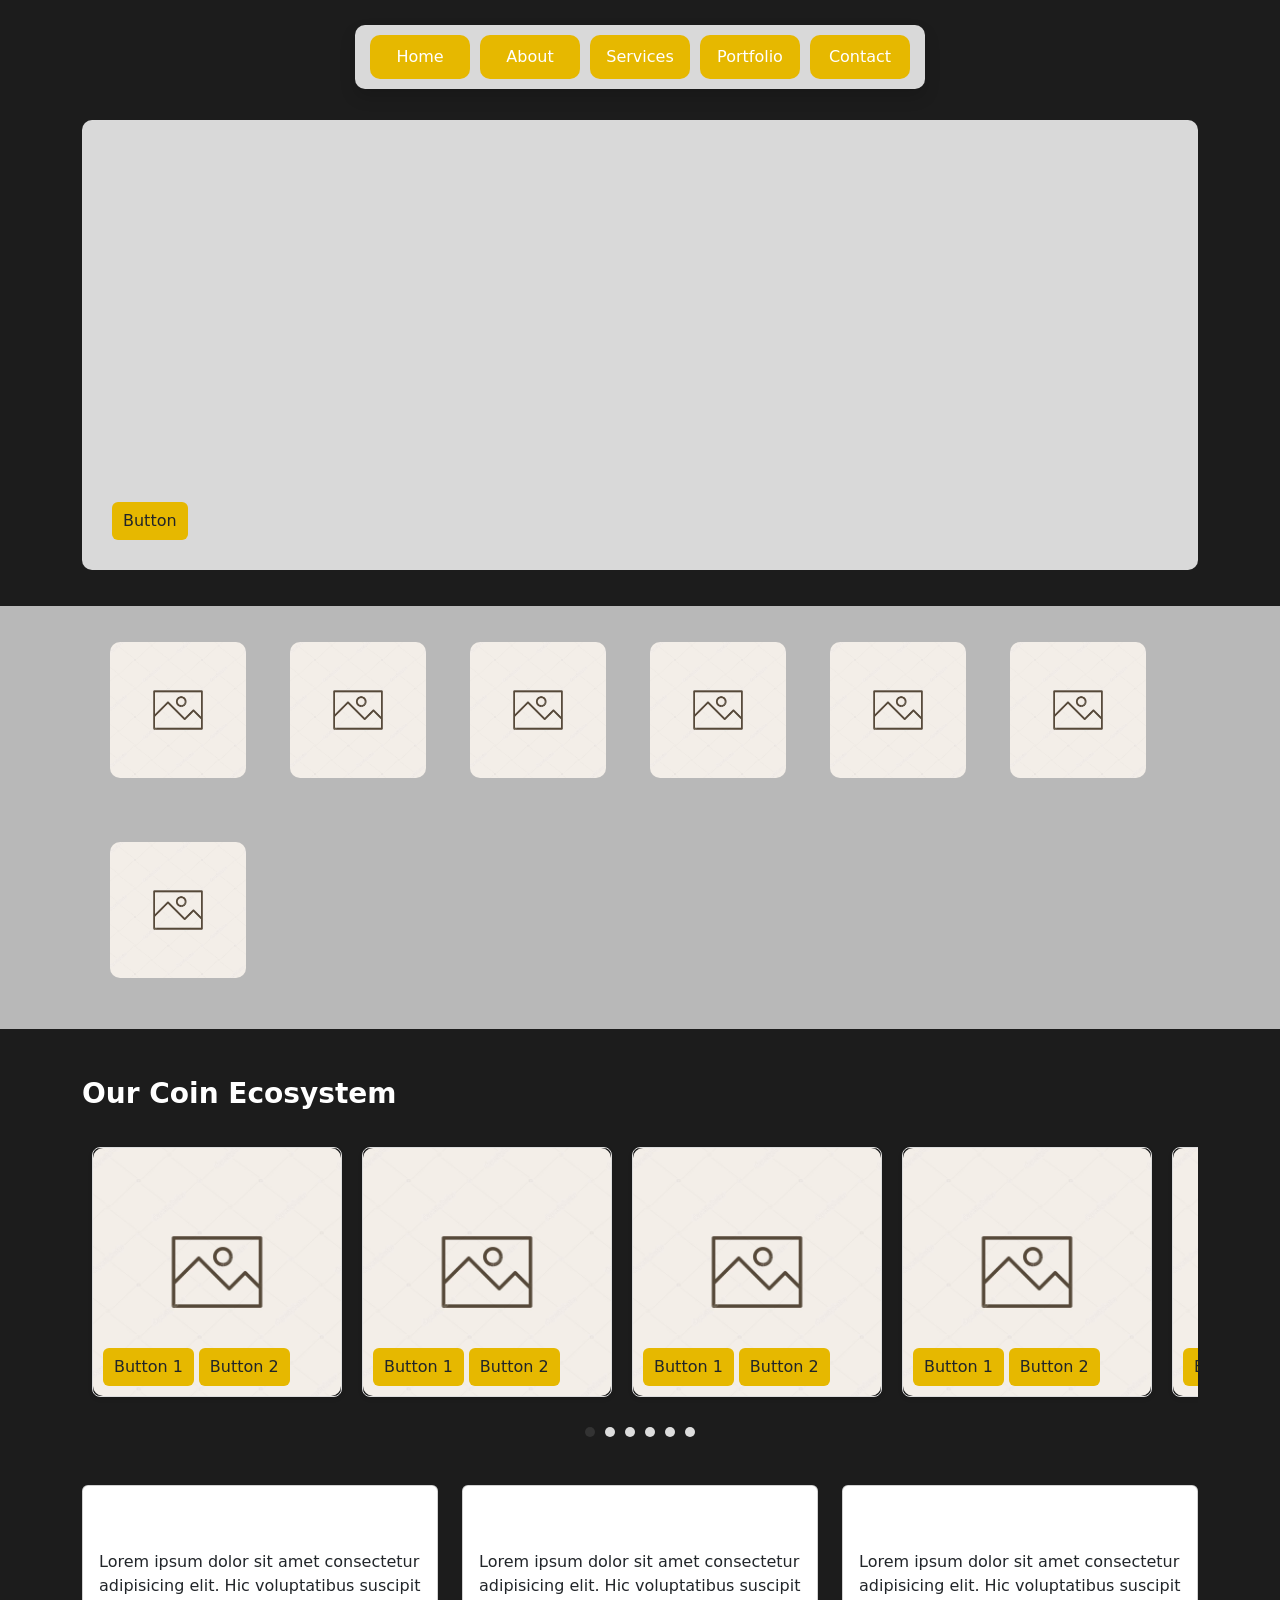
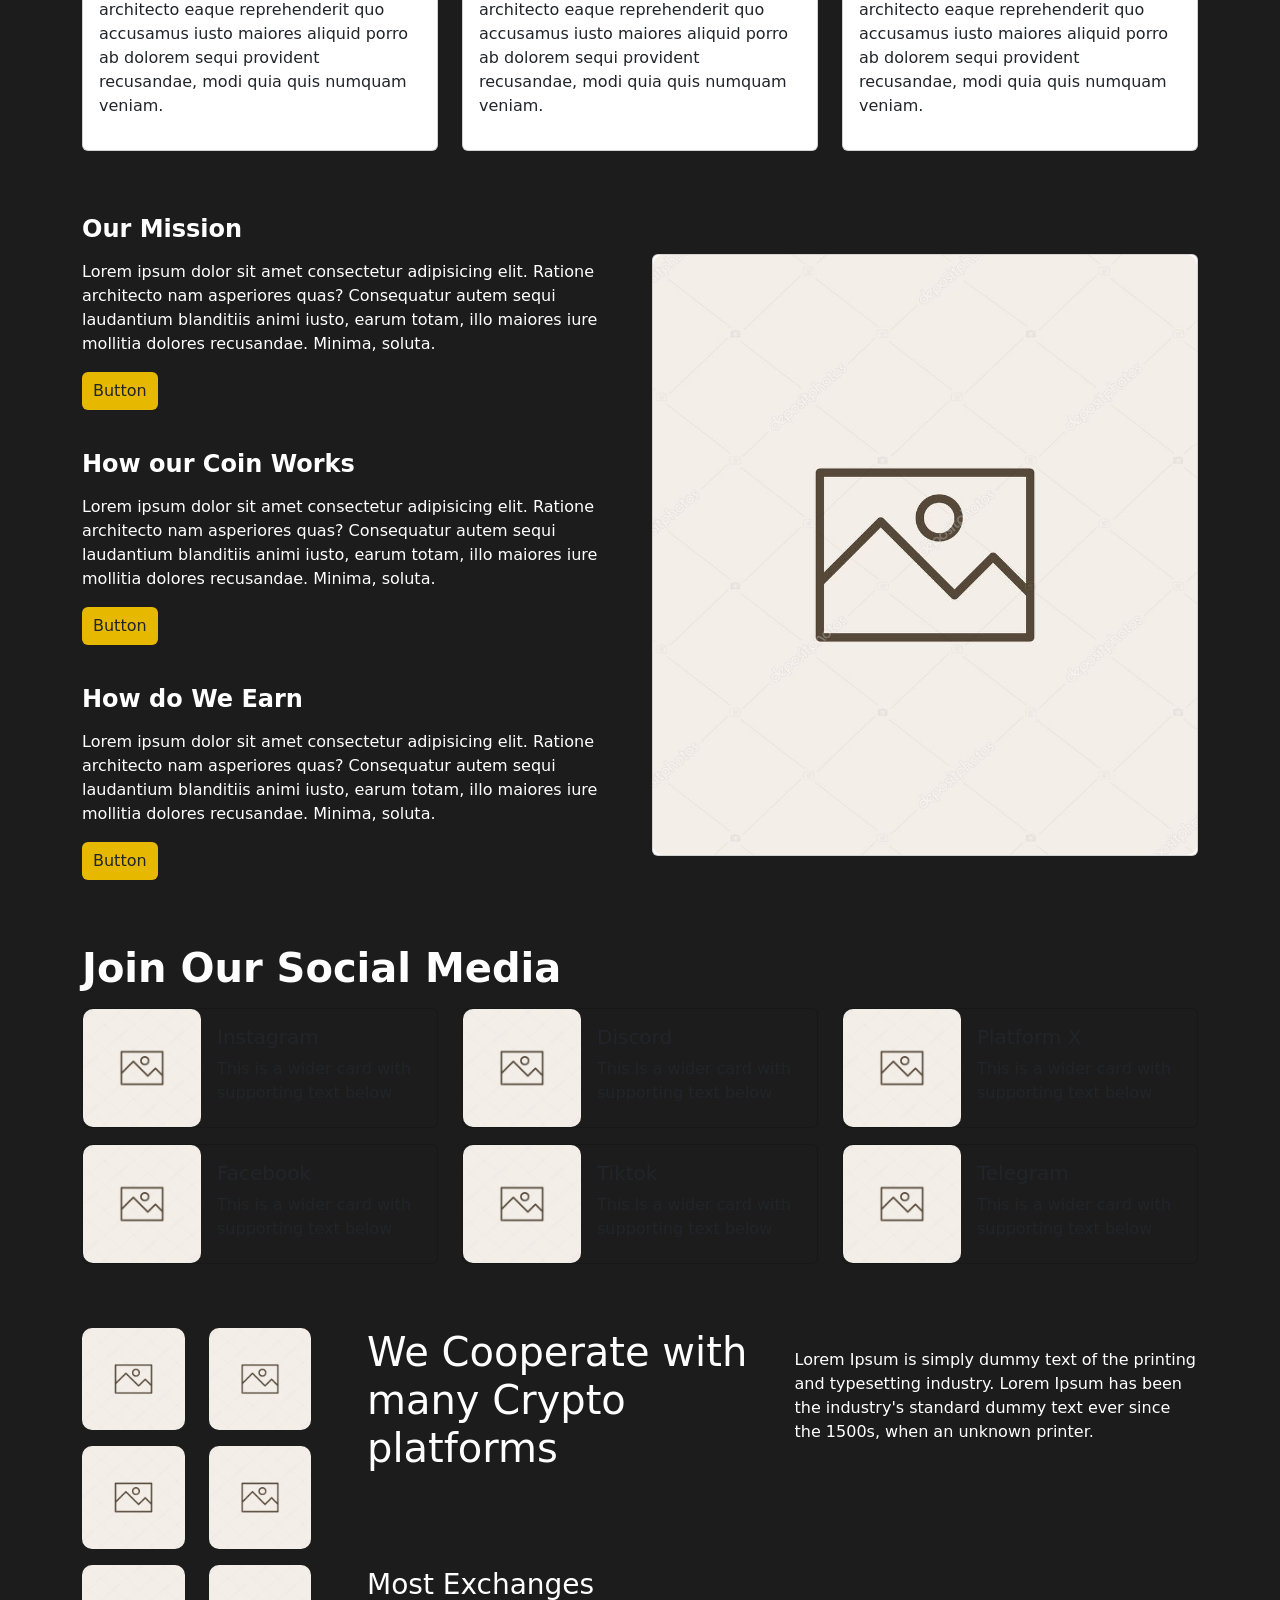
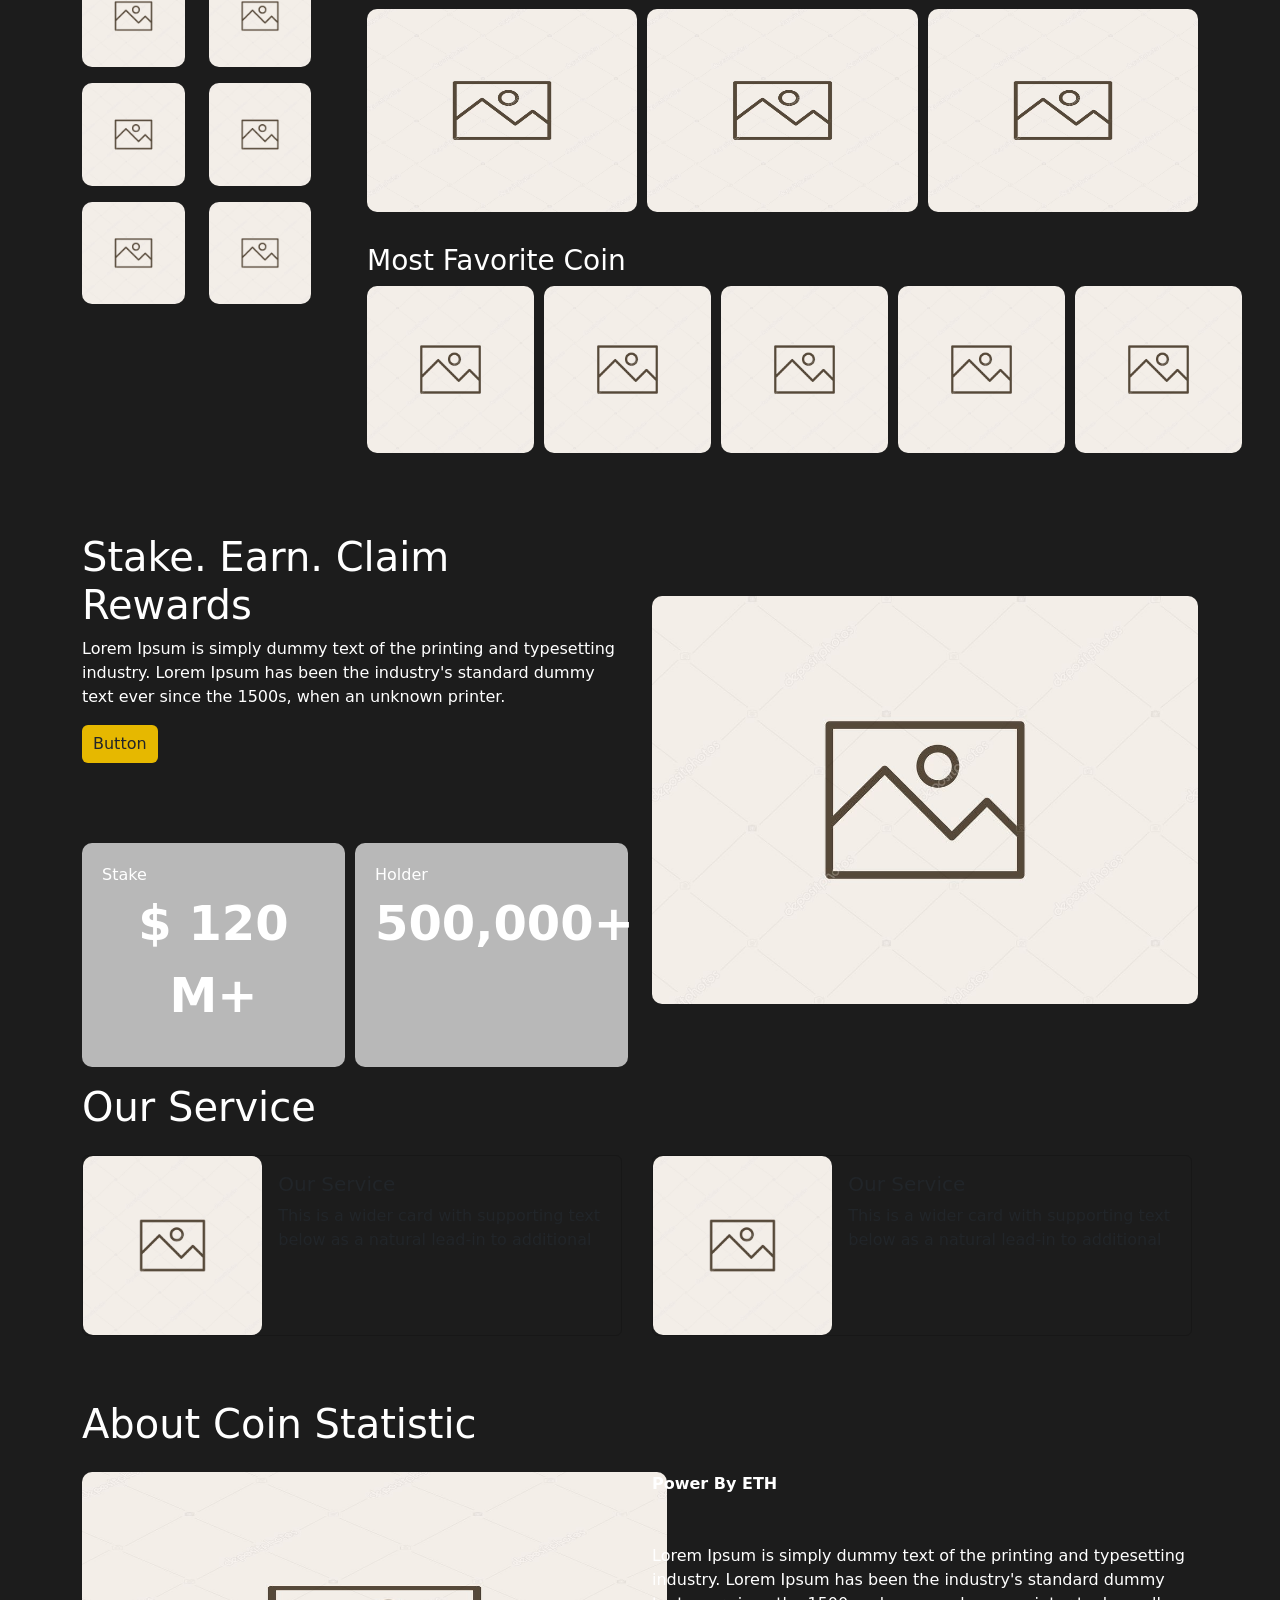
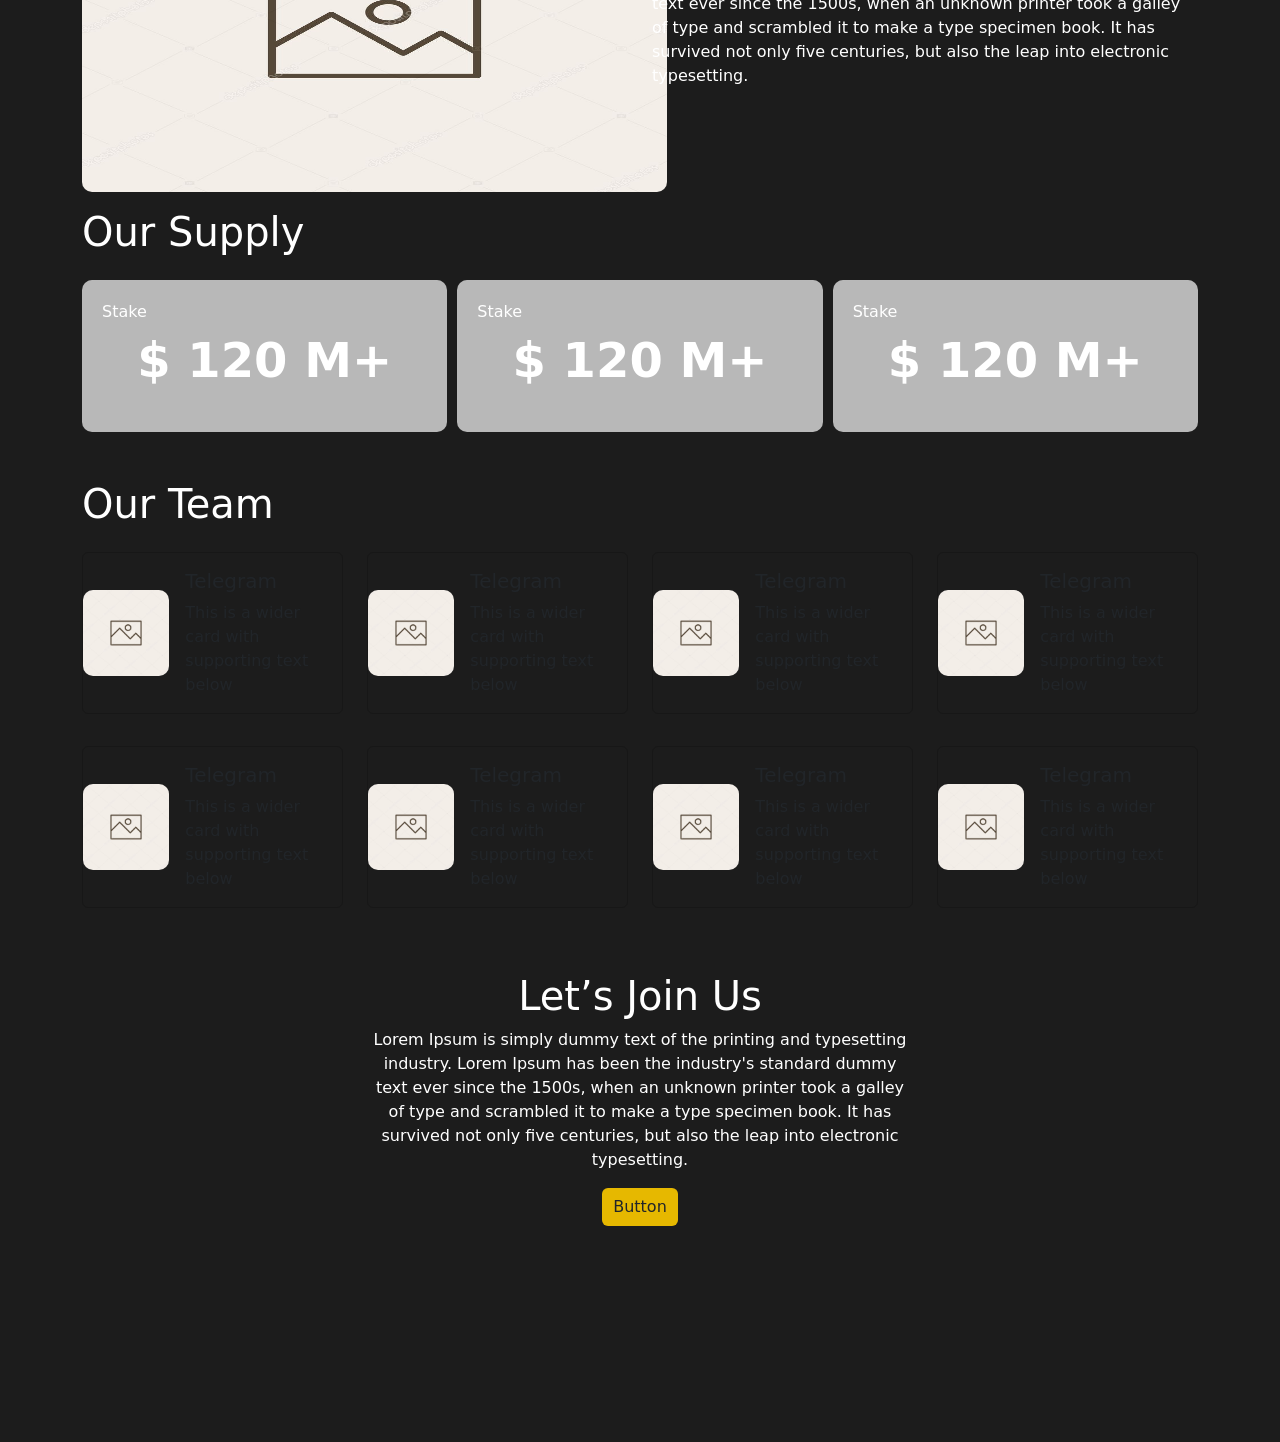
==== commit ae3c1080: "update fix layout" ====
--- a/index.html
+++ b/index.html
@@ -269,7 +269,7 @@
                         <div class="card mb-3" style="max-width: 540px; background-color: transparent;">
                             <div class="row g-0">
                                 <div class="col-md-4">
-                                    <img src="./assets/blank_image.jpg" class="img-fluid rounded-start">
+                                    <img src="./assets/blank_image.jpg" class="img-fluid image-card-sosmed">
                                 </div>
                                 <div class="col-md-8">
                                     <div class="card-body">
@@ -282,7 +282,7 @@
                         <div class="card mb-3" style="max-width: 540px; background-color: transparent;">
                             <div class="row g-0">
                                 <div class="col-md-4">
-                                    <img src="./assets/blank_image.jpg" class="img-fluid rounded-start">
+                                    <img src="./assets/blank_image.jpg" class="img-fluid image-card-sosmed">
                                 </div>
                                 <div class="col-md-8">
                                     <div class="card-body">
@@ -297,7 +297,7 @@
                         <div class="card mb-3" style="max-width: 540px; background-color: transparent;">
                             <div class="row g-0">
                                 <div class="col-md-4">
-                                    <img src="./assets/blank_image.jpg" class="img-fluid rounded-start">
+                                    <img src="./assets/blank_image.jpg" class="img-fluid image-card-sosmed">
                                 </div>
                                 <div class="col-md-8">
                                     <div class="card-body">
@@ -310,7 +310,7 @@
                         <div class="card mb-3" style="max-width: 540px; background-color: transparent;">
                             <div class="row g-0">
                                 <div class="col-md-4">
-                                    <img src="./assets/blank_image.jpg" class="img-fluid rounded-start">
+                                    <img src="./assets/blank_image.jpg" class="img-fluid image-card-sosmed">
                                 </div>
                                 <div class="col-md-8">
                                     <div class="card-body">
@@ -325,7 +325,7 @@
                         <div class="card mb-3" style="max-width: 540px; background-color: transparent;">
                             <div class="row g-0">
                                 <div class="col-md-4">
-                                    <img src="./assets/blank_image.jpg" class="img-fluid rounded-start">
+                                    <img src="./assets/blank_image.jpg" class="img-fluid image-card-sosmed">
                                 </div>
                                 <div class="col-md-8">
                                     <div class="card-body">
@@ -338,7 +338,7 @@
                         <div class="card mb-3" style="max-width: 540px; background-color: transparent;">
                             <div class="row g-0">
                                 <div class="col-md-4">
-                                    <img src="./assets/blank_image.jpg" class="img-fluid rounded-start">
+                                    <img src="./assets/blank_image.jpg" class="img-fluid image-card-sosmed">
                                 </div>
                                 <div class="col-md-8">
                                     <div class="card-body">
@@ -459,7 +459,7 @@
                                 <div class="card mb-3" style="max-width: 540px; background-color: transparent;">
                                     <div class="row g-0">
                                         <div class="col-md-4">
-                                            <img src="./assets/blank_image.jpg" class="img-fluid rounded-start">
+                                            <img src="./assets/blank_image.jpg" class="img-fluid image-card-sosmed">
                                         </div>
                                         <div class="col-md-8">
                                             <div class="card-body">
@@ -475,7 +475,7 @@
                                 <div class="card mb-3" style="max-width: 540px; background-color: transparent;">
                                     <div class="row g-0">
                                         <div class="col-md-4">
-                                            <img src="./assets/blank_image.jpg" class="img-fluid rounded-start">
+                                            <img src="./assets/blank_image.jpg" class="img-fluid image-card-sosmed">
                                         </div>
                                         <div class="col-md-8">
                                             <div class="card-body">
@@ -552,52 +552,52 @@
                         <div class="card mb-3" style="max-width: 540px; background-color: transparent;">
                             <div class="row g-0">
                                 <div class="col-md-4 my-auto">
-                                    <img src="./assets/blank_image.jpg" class="img-fluid rounded-start">
-                                </div>
-                                <div class="col-md-8 my-auto">
-                                    <div class="card-body">
-                                        <h5 class="card-title">Telegram</h5>
-                                        <span>This is a wider card with supporting text below</span>
-                                    </div>
-                                </div>
-                            </div>
-                        </div>
-                    </div>
-                    <div class="col-md-3">
-                        <div class="card mb-3" style="max-width: 540px; background-color: transparent;">
-                            <div class="row g-0">
-                                <div class="col-md-4 my-auto">
-                                    <img src="./assets/blank_image.jpg" class="img-fluid rounded-start">
-                                </div>
-                                <div class="col-md-8 my-auto">
-                                    <div class="card-body">
-                                        <h5 class="card-title">Telegram</h5>
-                                        <span>This is a wider card with supporting text below</span>
-                                    </div>
-                                </div>
-                            </div>
-                        </div>
-                    </div>
-                    <div class="col-md-3">
-                        <div class="card mb-3" style="max-width: 540px; background-color: transparent;">
-                            <div class="row g-0">
-                                <div class="col-md-4 my-auto">
-                                    <img src="./assets/blank_image.jpg" class="img-fluid rounded-start">
-                                </div>
-                                <div class="col-md-8 my-auto">
-                                    <div class="card-body">
-                                        <h5 class="card-title">Telegram</h5>
-                                        <span>This is a wider card with supporting text below</span>
-                                    </div>
-                                </div>
-                            </div>
-                        </div>
-                    </div>
-                    <div class="col-md-3">
-                        <div class="card mb-3" style="max-width: 540px; background-color: transparent;">
-                            <div class="row g-0">
-                                <div class="col-md-4 my-auto">
-                                    <img src="./assets/blank_image.jpg" class="img-fluid rounded-start">
+                                    <img src="./assets/blank_image.jpg" class="img-fluid image-card-sosmed">
+                                </div>
+                                <div class="col-md-8 my-auto">
+                                    <div class="card-body">
+                                        <h5 class="card-title">Telegram</h5>
+                                        <span>This is a wider card with supporting text below</span>
+                                    </div>
+                                </div>
+                            </div>
+                        </div>
+                    </div>
+                    <div class="col-md-3">
+                        <div class="card mb-3" style="max-width: 540px; background-color: transparent;">
+                            <div class="row g-0">
+                                <div class="col-md-4 my-auto">
+                                    <img src="./assets/blank_image.jpg" class="img-fluid image-card-sosmed">
+                                </div>
+                                <div class="col-md-8 my-auto">
+                                    <div class="card-body">
+                                        <h5 class="card-title">Telegram</h5>
+                                        <span>This is a wider card with supporting text below</span>
+                                    </div>
+                                </div>
+                            </div>
+                        </div>
+                    </div>
+                    <div class="col-md-3">
+                        <div class="card mb-3" style="max-width: 540px; background-color: transparent;">
+                            <div class="row g-0">
+                                <div class="col-md-4 my-auto">
+                                    <img src="./assets/blank_image.jpg" class="img-fluid image-card-sosmed">
+                                </div>
+                                <div class="col-md-8 my-auto">
+                                    <div class="card-body">
+                                        <h5 class="card-title">Telegram</h5>
+                                        <span>This is a wider card with supporting text below</span>
+                                    </div>
+                                </div>
+                            </div>
+                        </div>
+                    </div>
+                    <div class="col-md-3">
+                        <div class="card mb-3" style="max-width: 540px; background-color: transparent;">
+                            <div class="row g-0">
+                                <div class="col-md-4 my-auto">
+                                    <img src="./assets/blank_image.jpg" class="img-fluid image-card-sosmed">
                                 </div>
                                 <div class="col-md-8 my-auto">
                                     <div class="card-body">
@@ -614,52 +614,52 @@
                         <div class="card mb-3" style="max-width: 540px; background-color: transparent;">
                             <div class="row g-0">
                                 <div class="col-md-4 my-auto">
-                                    <img src="./assets/blank_image.jpg" class="img-fluid rounded-start">
-                                </div>
-                                <div class="col-md-8 my-auto">
-                                    <div class="card-body">
-                                        <h5 class="card-title">Telegram</h5>
-                                        <span>This is a wider card with supporting text below</span>
-                                    </div>
-                                </div>
-                            </div>
-                        </div>
-                    </div>
-                    <div class="col-md-3">
-                        <div class="card mb-3" style="max-width: 540px; background-color: transparent;">
-                            <div class="row g-0">
-                                <div class="col-md-4 my-auto">
-                                    <img src="./assets/blank_image.jpg" class="img-fluid rounded-start">
-                                </div>
-                                <div class="col-md-8 my-auto">
-                                    <div class="card-body">
-                                        <h5 class="card-title">Telegram</h5>
-                                        <span>This is a wider card with supporting text below</span>
-                                    </div>
-                                </div>
-                            </div>
-                        </div>
-                    </div>
-                    <div class="col-md-3">
-                        <div class="card mb-3" style="max-width: 540px; background-color: transparent;">
-                            <div class="row g-0">
-                                <div class="col-md-4 my-auto">
-                                    <img src="./assets/blank_image.jpg" class="img-fluid rounded-start">
-                                </div>
-                                <div class="col-md-8 my-auto">
-                                    <div class="card-body">
-                                        <h5 class="card-title">Telegram</h5>
-                                        <span>This is a wider card with supporting text below</span>
-                                    </div>
-                                </div>
-                            </div>
-                        </div>
-                    </div>
-                    <div class="col-md-3">
-                        <div class="card mb-3" style="max-width: 540px; background-color: transparent;">
-                            <div class="row g-0">
-                                <div class="col-md-4 my-auto">
-                                    <img src="./assets/blank_image.jpg" class="img-fluid rounded-start">
+                                    <img src="./assets/blank_image.jpg" class="img-fluid image-card-sosmed">
+                                </div>
+                                <div class="col-md-8 my-auto">
+                                    <div class="card-body">
+                                        <h5 class="card-title">Telegram</h5>
+                                        <span>This is a wider card with supporting text below</span>
+                                    </div>
+                                </div>
+                            </div>
+                        </div>
+                    </div>
+                    <div class="col-md-3">
+                        <div class="card mb-3" style="max-width: 540px; background-color: transparent;">
+                            <div class="row g-0">
+                                <div class="col-md-4 my-auto">
+                                    <img src="./assets/blank_image.jpg" class="img-fluid image-card-sosmed">
+                                </div>
+                                <div class="col-md-8 my-auto">
+                                    <div class="card-body">
+                                        <h5 class="card-title">Telegram</h5>
+                                        <span>This is a wider card with supporting text below</span>
+                                    </div>
+                                </div>
+                            </div>
+                        </div>
+                    </div>
+                    <div class="col-md-3">
+                        <div class="card mb-3" style="max-width: 540px; background-color: transparent;">
+                            <div class="row g-0">
+                                <div class="col-md-4 my-auto">
+                                    <img src="./assets/blank_image.jpg" class="img-fluid image-card-sosmed">
+                                </div>
+                                <div class="col-md-8 my-auto">
+                                    <div class="card-body">
+                                        <h5 class="card-title">Telegram</h5>
+                                        <span>This is a wider card with supporting text below</span>
+                                    </div>
+                                </div>
+                            </div>
+                        </div>
+                    </div>
+                    <div class="col-md-3">
+                        <div class="card mb-3" style="max-width: 540px; background-color: transparent;">
+                            <div class="row g-0">
+                                <div class="col-md-4 my-auto">
+                                    <img src="./assets/blank_image.jpg" class="img-fluid image-card-sosmed">
                                 </div>
                                 <div class="col-md-8 my-auto">
                                     <div class="card-body">
--- a/assets/style.css
+++ b/assets/style.css
@@ -20,6 +20,10 @@
 }
 
 img {
+    border-radius: 10px;
+}
+
+.image-card-sosmed {
     border-radius: 10px;
 }
 
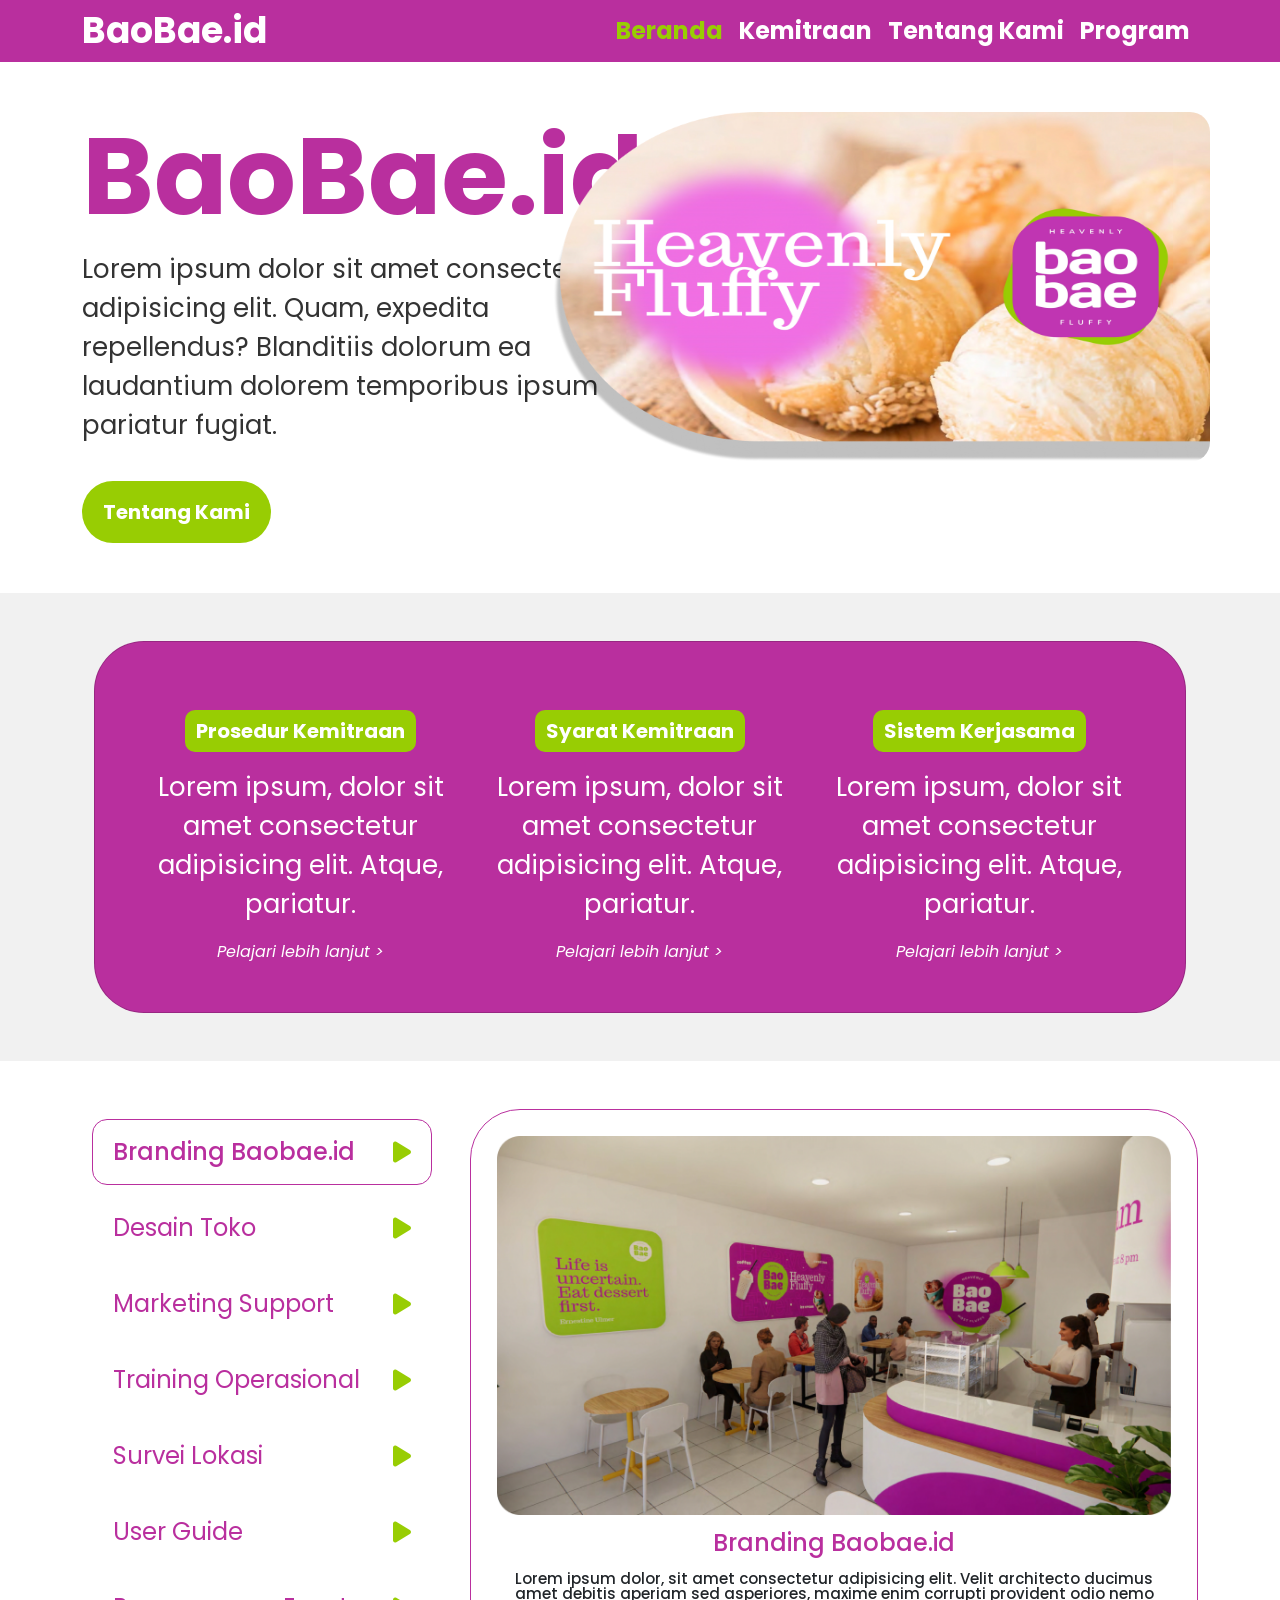
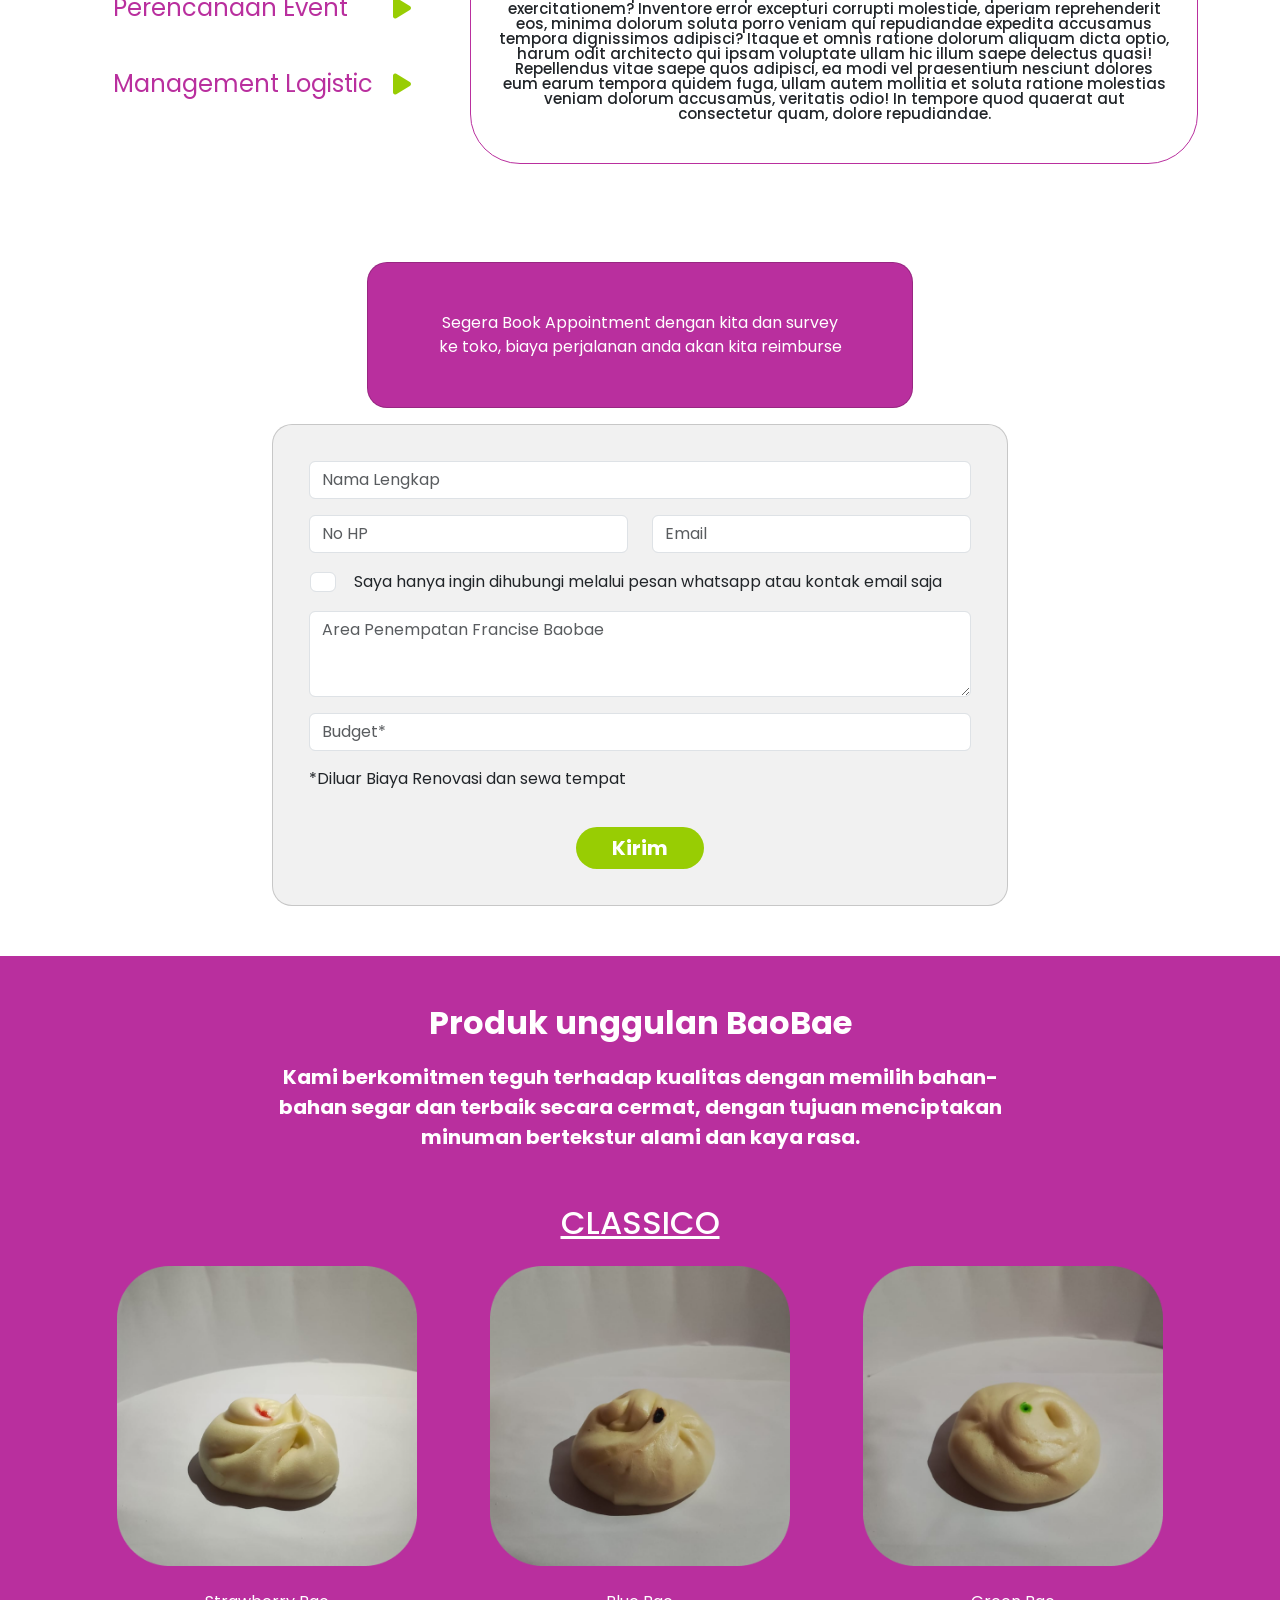
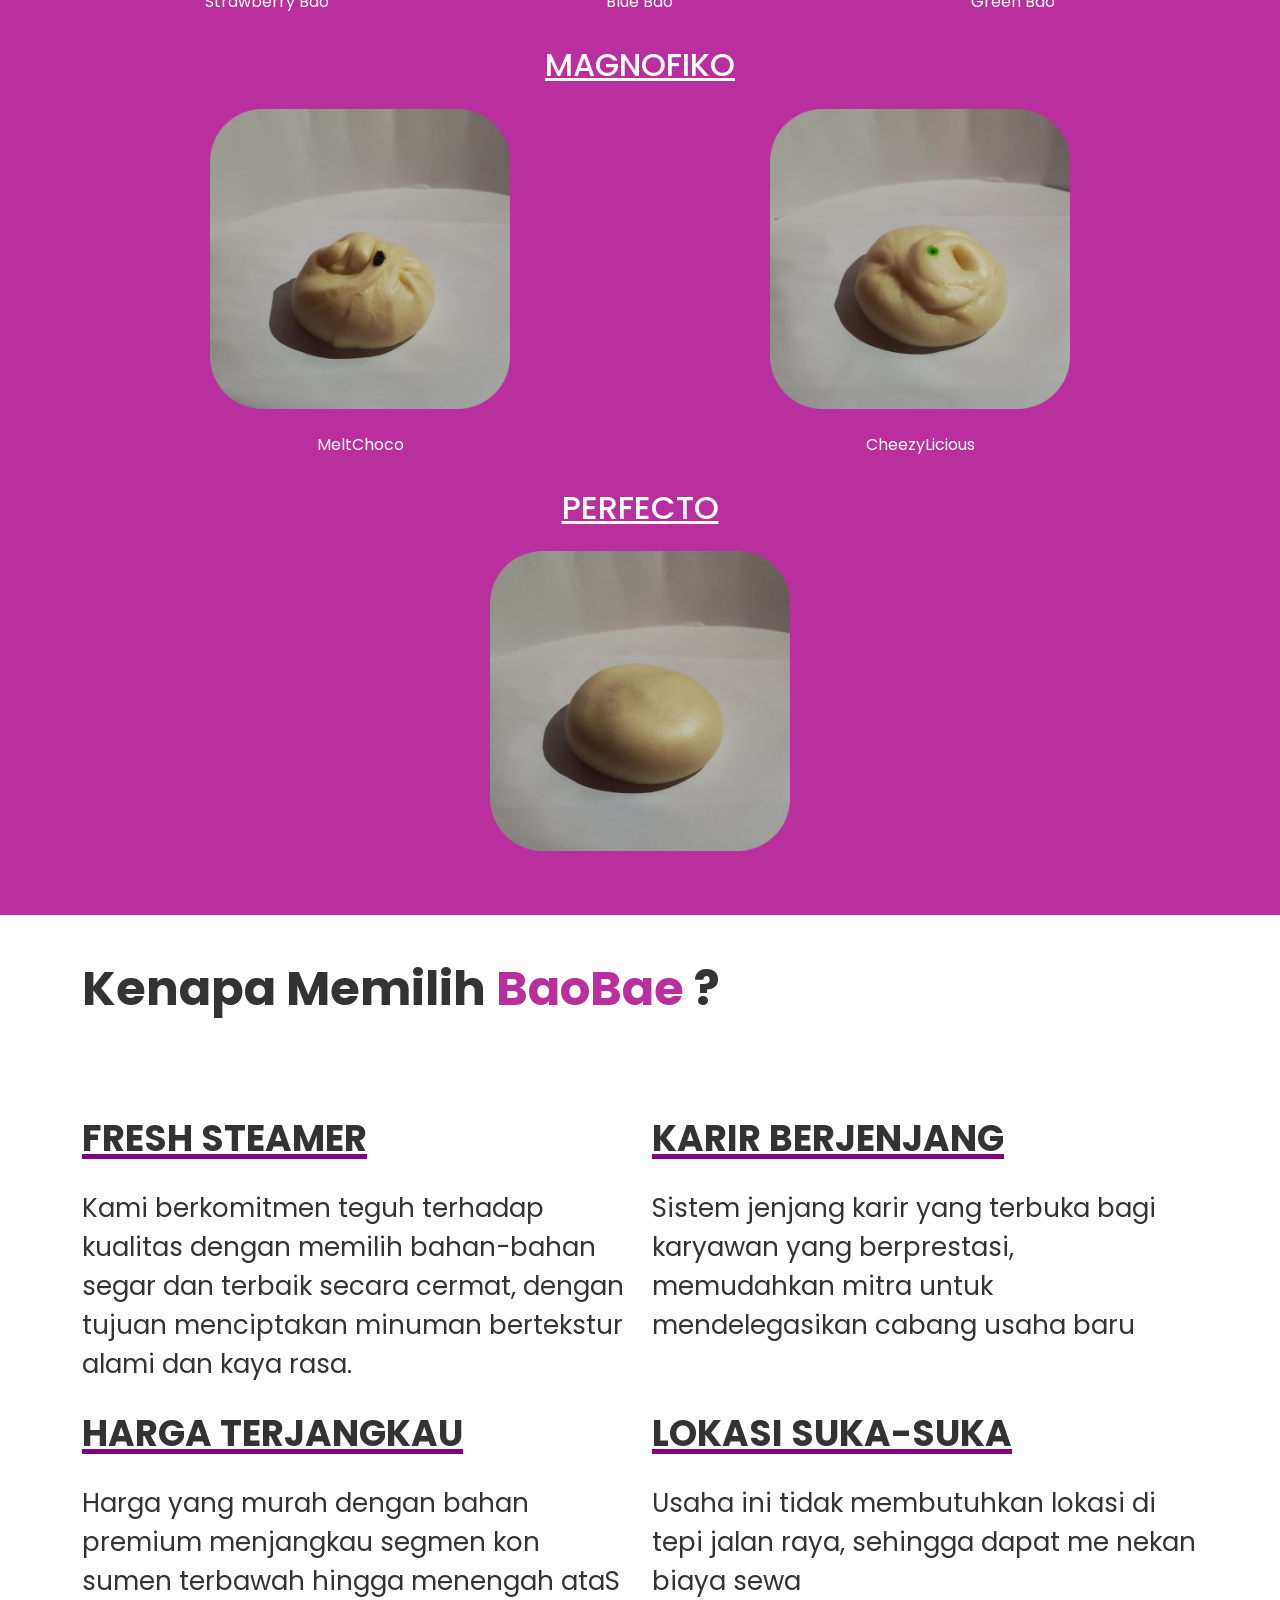
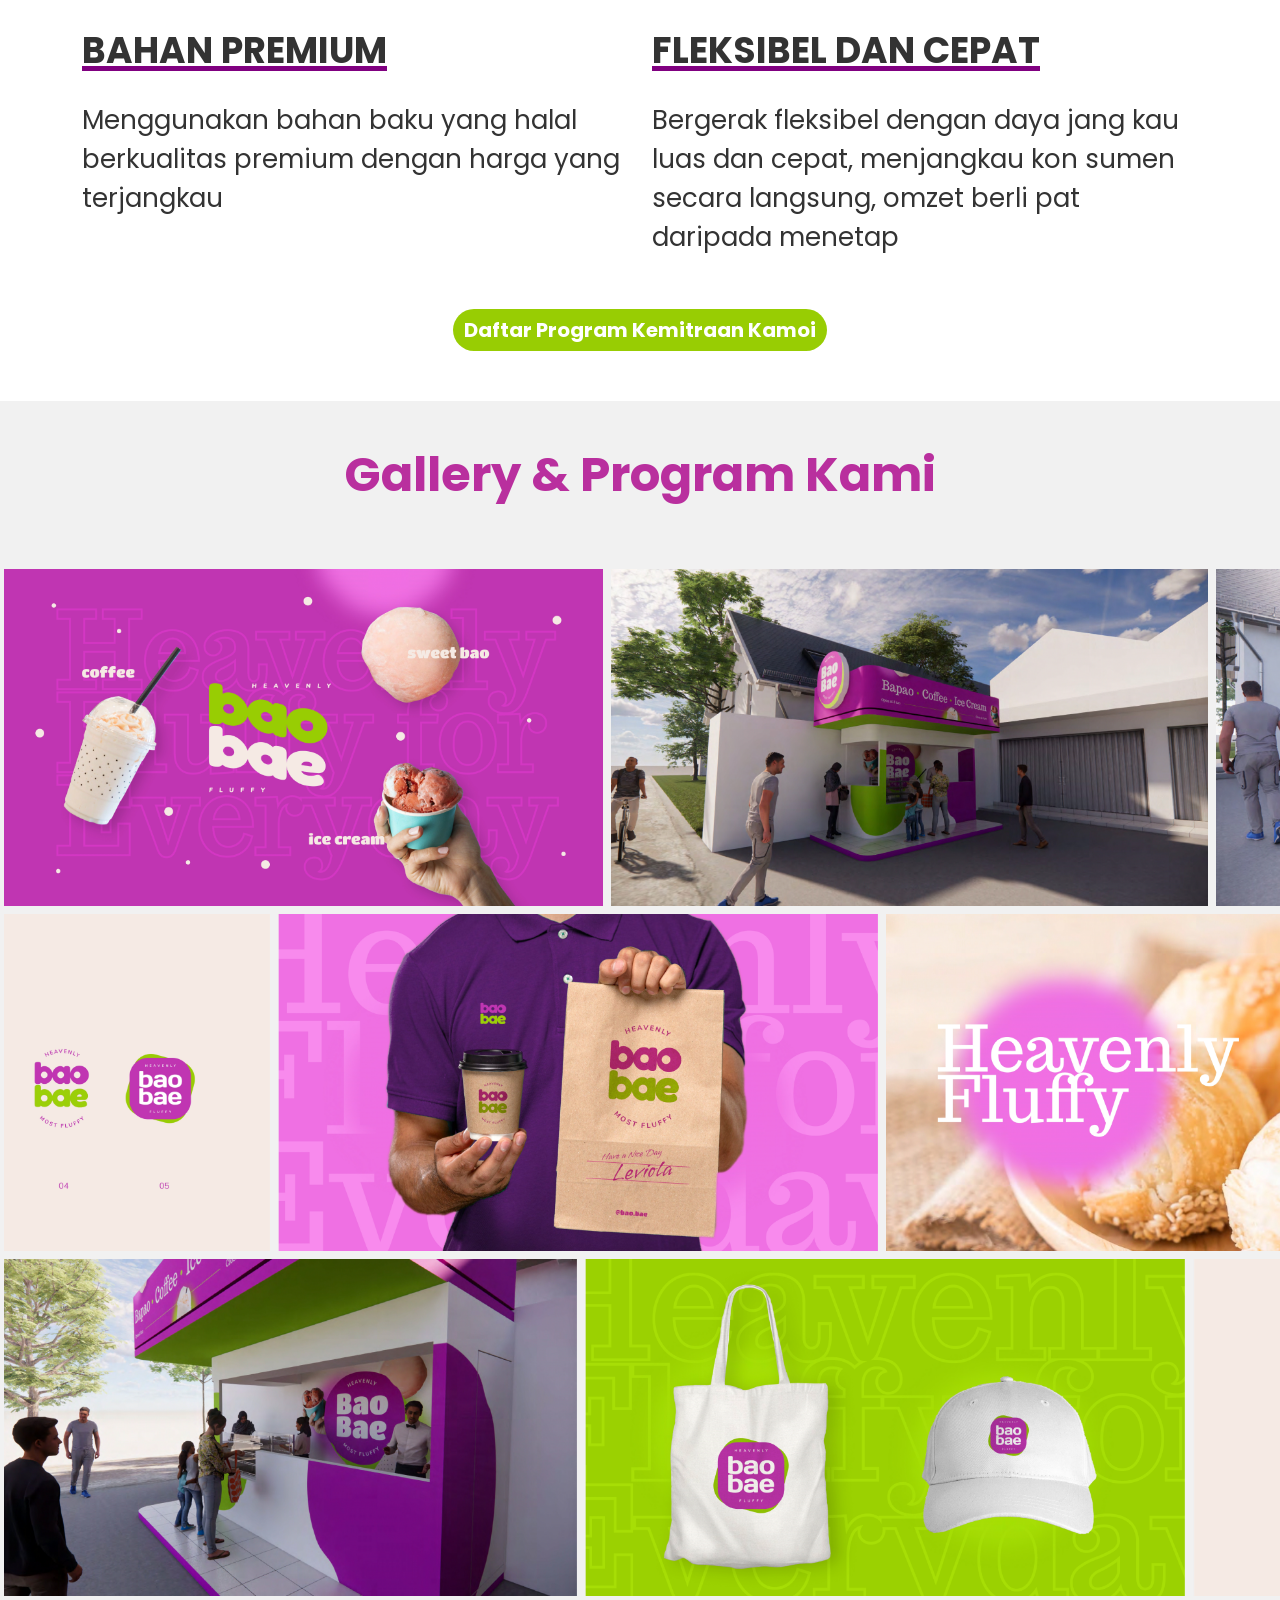
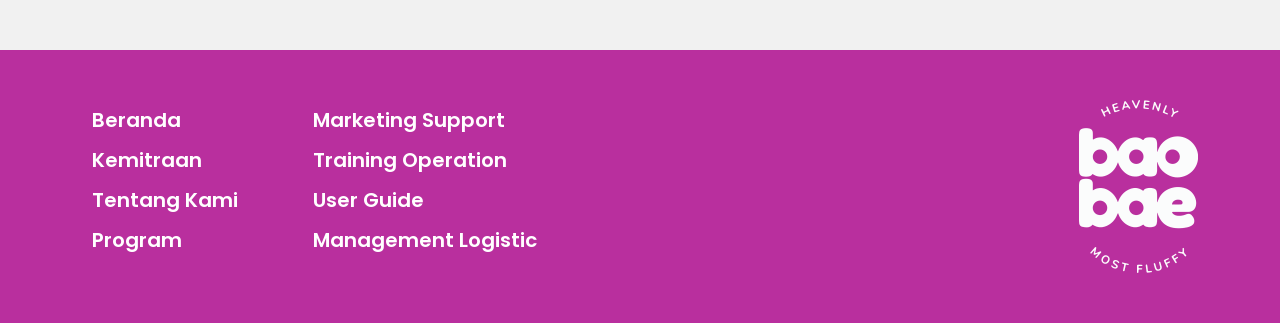
==== commit ee021bdf: "First commit" ====
--- a/index.html
+++ b/index.html
@@ -1,697 +1,448 @@
-<!DOCTYPE html>
-<html lang="id">
+<!doctype html>
+<html lang="en">
 
 <head>
-    <meta charset="UTF-8">
-    <meta name="viewport" content="width=device-width, initial-scale=1.0">
-    <title>Navbar Responsive Center</title>
-    <!-- Link ke Bootstrap 5.3 CSS -->
-    <link href="https://cdn.jsdelivr.net/npm/bootstrap@5.3.0-alpha1/dist/css/bootstrap.min.css" rel="stylesheet">
-    <link rel="stylesheet" href="./assets/style.css">
+    <meta charset="utf-8">
+    <meta name="viewport" content="width=device-width, initial-scale=1">
+    <title>BaoBae.id</title>
+    <!-- bootstrap 5.3 -->
+    <link href="https://cdn.jsdelivr.net/npm/bootstrap@5.2.3/dist/css/bootstrap.min.css" rel="stylesheet" integrity="sha384-rbsA2VBKQhggwzxH7pPCaAqO46MgnOM80zW1RWuH61DGLwZJEdK2Kadq2F9CUG65" crossorigin="anonymous">
+
+    <!-- google font -->
+    <link href="https://fonts.googleapis.com/css2?family=Poppins:wght@300;400;500;600;700&display=swap" rel="stylesheet">
+
+    <!-- mycss -->
+    <link rel="stylesheet" href="./assets/css/mycss.css">
+
+    <!-- fontawesome -->
+    <link rel="stylesheet" href="https://cdnjs.cloudflare.com/ajax/libs/font-awesome/6.5.0/css/all.min.css">
 </head>
 
 <body>
-
-    <!-- Navbar -->
-    <nav class="navbar navbar-expand-lg fixed-top">
-        <div class="container">
-            <!-- Navbar tanpa tombol hamburger dan tanpa collapse -->
-            <div class="navbar-collapse" id="navbarNav">
-                <ul class="navbar-nav shadow">
+    <nav class="navbar navbar-expand-lg bg-color-primary">
+        <div class="container">
+            <a class="navbar-brand" href="#">BaoBae.id</a>
+            <button class="navbar-toggler" type="button" data-bs-toggle="collapse" data-bs-target="#navbarNav" aria-controls="navbarNav" aria-expanded="false"  aria-label="Toggle navigation">
+                <span class="navbar-toggler-icon"></span>
+            </button>
+            <div class="collapse navbar-collapse" id="navbarNav">
+                <ul class="navbar-nav ms-auto">
                     <li class="nav-item">
-                        <a class="nav-link btn btn-oren" href="#">Home</a>
+                        <a class="nav-link active" href="#">Beranda</a>
                     </li>
                     <li class="nav-item">
-                        <a class="nav-link btn btn-oren" href="#">About</a>
+                        <a class="nav-link" href="#">Kemitraan</a>
                     </li>
                     <li class="nav-item">
-                        <a class="nav-link btn btn-oren" href="#">Services</a>
+                        <a class="nav-link" href="#">Tentang Kami</a>
                     </li>
                     <li class="nav-item">
-                        <a class="nav-link btn btn-oren" href="#">Portfolio</a>
-                    </li>
-                    <li class="nav-item">
-                        <a class="nav-link btn btn-oren" href="#">Contact</a>
+                        <a class="nav-link" href="#">Program</a>
                     </li>
                 </ul>
             </div>
         </div>
     </nav>
 
-    <div class="pb-3">
-        <section  style="max-width: 100%; margin-top: 120px;">
-            <div class="container">
-                <div class="row mb-3">
-                    <div class="col-md-12">
-                        <div class="hero">
-                            <!-- <span class="title-hero">
-                                <p class="h1">
-                                    The People's Cryptocurrency
-                                </p>
-                                <p>FLOKI is the utility token of the Floki ecosystem.</p>
-                            </span> -->
-                            <div class="btn-hero">
-                                <button type="button" class="btn btn-oren">Button</button>
-                                <!-- <button type="button" class="btn btn-oren">Explore</button> -->
-                            </div>
-                        </div>
-                    </div>
-                </div>
-            </div>
-
-            <div class="row mb-3">
-                <div class="col-md-12" style="background-color: #b8b8b8;">
-                    <div class="container">
-                        <div class="row mb-3" style="margin: 5px; border: solid #b8b8b8 1px; border-radius: 10px; overflow: hidden;">
-                            <div class="animate-slide">
-                                <img src="./assets/blank_image.jpg" class="w-100 p-0">
-                            </div>
-                            <div class="animate-slide">
-                                <img src="./assets/blank_image.jpg" class="w-100 p-0">
-                            </div>
-                            <div class="animate-slide">
-                                <img src="./assets/blank_image.jpg" class="w-100 p-0">
-                            </div>
-                            <div class="animate-slide">
-                                <img src="./assets/blank_image.jpg" class="w-100 p-0">
-                            </div>
-                            <div class="animate-slide">
-                                <img src="./assets/blank_image.jpg" class="w-100 p-0">
-                            </div>
-                            <div class="animate-slide">
-                                <img src="./assets/blank_image.jpg" class="w-100 p-0">
-                            </div>
-                            <div class="animate-slide">
-                                <img src="./assets/blank_image.jpg" class="w-100 p-0">
-                            </div>
-                        </div>
-                    </div>
-                </div>
-            </div>
-        </section>
-
-        <section class="section2 mt-5" style="max-width: 100%;">
-            <div class="container">
-                <div class="row mb-5">
-                    <div class="col-md-12">
-                        <div class="row mb-3">
-                            <div class="col-md-12">
-                                <span class="h3 fw-bold text-white">Our Coin Ecosystem</span>
-                            </div>
-                        </div>
-                        <div class="row">
-                            <div class="col-md-12">
-                                <div class="slider-container">
-                                    <div class="slider-wrapper">
-                                        <div class="card-slider">
-                                            <img src="./assets/blank_image.jpg" alt="Gambar 1">
-                                            <div class="btn-card-slider">
-                                                <button type="button" class="btn btn-oren">Button 1</button>
-                                                <button type="button" class="btn btn-oren">Button 2</button>
+    <section id="sec1">
+        <div class="container">
+            <div class="row">
+                <div class="col-md-6 col-12 my-auto">
+                    <div class="w7 h1 text-color-primary">BaoBae.id</div>
+                    <p class="text">
+                        Lorem ipsum dolor sit amet consectetur, adipisicing elit. Quam, expedita repellendus? Blanditiis dolorum ea laudantium dolorem temporibus ipsum pariatur fugiat.
+                    </p>
+                    <button type="button" class="btn btn-hijau" style="border-radius: 50px;">Tentang Kami</button>
+                </div>
+                <div class="col-md-6 col-12 position-relative">
+                    <img src="./assets/img/image.png" id="img-s1">
+                </div>
+            </div>
+        </div>
+    </section>
+
+    <section id="sec2" class="pt-5 pb-5">
+        <div class="container">
+            <div class="row">
+                <div class="col-md-12">
+                    <div class="container-fluid">
+                        <div class="card bg-color-primary text-center">
+                            <div class="card-body p-5">
+                                <div class="row">
+                                    <div class="col-md-4">
+                                        <div class="row">
+                                            <div class="col-md-12">
+                                                <button type="button" class="btn btn-hijau mb-3" style="border-radius: 10px;">Prosedur Kemitraan</button>
+                                                <p class="text text-white mb-3">
+                                                    Lorem ipsum, dolor sit amet consectetur adipisicing elit. Atque, pariatur.
+                                                </p>
+                                                <a href="#" class="text-decoration-none text-white"><i>Pelajari lebih lanjut ></i></a>
                                             </div>
                                         </div>
-                                        <div class="card-slider">
-                                            <img src="./assets/blank_image.jpg" alt="Gambar 2">
-                                            <div class="btn-card-slider">
-                                                <button type="button" class="btn btn-oren">Button 1</button>
-                                                <button type="button" class="btn btn-oren">Button 2</button>
+                                    </div>
+                                    <div class="col-md-4">
+                                        <div class="row">
+                                            <div class="col-md-12">
+                                                <button type="button" class="btn btn-hijau mb-3" style="border-radius: 10px;">Syarat Kemitraan</button>
+                                                <p class="text text-white mb-3">
+                                                    Lorem ipsum, dolor sit amet consectetur adipisicing elit. Atque, pariatur.
+                                                </p>
+                                                <a href="#" class="text-decoration-none text-white"><i>Pelajari lebih lanjut ></i></a>
                                             </div>
                                         </div>
-                                        <div class="card-slider">
-                                            <img src="./assets/blank_image.jpg" alt="Gambar 3">
-                                            <div class="btn-card-slider">
-                                                <button type="button" class="btn btn-oren">Button 1</button>
-                                                <button type="button" class="btn btn-oren">Button 2</button>
+                                    </div>
+                                    <div class="col-md-4">
+                                        <div class="row">
+                                            <div class="col-md-12">
+                                                <button type="button" class="btn btn-hijau mb-3" style="border-radius: 10px;">Sistem Kerjasama</button>
+                                                <p class="text text-white mb-3">
+                                                    Lorem ipsum, dolor sit amet consectetur adipisicing elit. Atque, pariatur.
+                                                </p>
+                                                <a href="#" class="text-decoration-none text-white"><i>Pelajari lebih lanjut ></i></a>
                                             </div>
                                         </div>
-                                        <div class="card-slider">
-                                            <img src="./assets/blank_image.jpg" alt="Gambar 4">
-                                            <div class="btn-card-slider">
-                                                <button type="button" class="btn btn-oren">Button 1</button>
-                                                <button type="button" class="btn btn-oren">Button 2</button>
-                                            </div>
-                                        </div>
-                                        <div class="card-slider">
-                                            <img src="./assets/blank_image.jpg" alt="Gambar 5">
-                                            <div class="btn-card-slider">
-                                                <button type="button" class="btn btn-oren">Button 1</button>
-                                                <button type="button" class="btn btn-oren">Button 2</button>
-                                            </div>
-                                        </div>
-                                        <div class="card-slider">
-                                            <img src="./assets/blank_image.jpg" alt="Gambar 6">
-                                            <div class="btn-card-slider">
-                                                <button type="button" class="btn btn-oren">Button 1</button>
-                                                <button type="button" class="btn btn-oren">Button 2</button>
-                                            </div>
-                                        </div>
-                                    </div>
-                                    <div class="slider-dots"></div>
-                                    <!-- <div class="row">
-                                        <div class="col-md-4">
-                                            <button class="slider-prev btn btn-dark">Prev</button>
-                                        </div>
-                                        <div class="col-md-4">
-                                            <div class="slider-dots"></div>
-                                        </div>
-                                        <div class="col-md-4">
-                                            <button class="slider-next btn btn-dark float-end">Next</button>
-                                        </div>
-                                    </div> -->
+                                    </div>
                                 </div>
                             </div>
                         </div>
                     </div>
                 </div>
-
-                <div class="row">
-                    <div class="col-md-4 mb-3">
-                        <div class="card">
-                            <div class="card-body">
-                                <p class="pt-5">
-                                    Lorem ipsum dolor sit amet consectetur adipisicing elit. Hic voluptatibus suscipit architecto eaque
-                                    reprehenderit quo accusamus iusto maiores aliquid porro ab dolorem sequi provident recusandae, modi quia
-                                    quis numquam veniam.
+            </div>
+        </div>
+    </section>
+
+    <section id="sec3" class="pt-5 pb-5">
+        <div class="container">
+            <div class="row g-5">
+                <div class="col-md-4">
+                    <button type="button" class="btn btn-accordion d-flex justify-content-between align-items-center w-100 active">Branding Baobae.id <i class="fa-solid fa-play"></i></button>
+                    <button type="button" class="btn btn-accordion d-flex justify-content-between align-items-center w-100">Desain Toko <i class="fa-solid fa-play"></i></button>
+                    <button type="button" class="btn btn-accordion d-flex justify-content-between align-items-center w-100">Marketing Support <i class="fa-solid fa-play"></i></button>
+                    <button type="button" class="btn btn-accordion d-flex justify-content-between align-items-center w-100">Training Operasional <i class="fa-solid fa-play"></i></button>
+                    <button type="button" class="btn btn-accordion d-flex justify-content-between align-items-center w-100">Survei Lokasi <i class="fa-solid fa-play"></i></button>
+                    <button type="button" class="btn btn-accordion d-flex justify-content-between align-items-center w-100">User Guide <i class="fa-solid fa-play"></i></button>
+                    <button type="button" class="btn btn-accordion d-flex justify-content-between align-items-center w-100">Perencanaan Event <i class="fa-solid fa-play"></i></button>
+                    <button type="button" class="btn btn-accordion d-flex justify-content-between align-items-center w-100">Management Logistic <i class="fa-solid fa-play"></i></button>
+                </div>
+                <div class="col-md-8">
+                    <div class="card">
+                        <div class="card-body text-center">
+                            <div class="content-accordion">
+                                <img src="./assets/img/image_accordion.png" alt="" srcset="" class="img-s3 mb-3">
+                                <div class="h3 mb-3">Branding Baobae.id</div>
+                                <p class="text">
+                                    Lorem ipsum dolor, sit amet consectetur adipisicing elit. Velit architecto ducimus amet debitis aperiam sed asperiores, maxime enim corrupti provident odio nemo exercitationem? Inventore error excepturi corrupti molestiae, aperiam reprehenderit eos, minima dolorum soluta porro veniam qui repudiandae expedita accusamus tempora dignissimos adipisci? Itaque et omnis ratione dolorum aliquam dicta optio, harum odit architecto qui ipsam voluptate ullam hic illum saepe delectus quasi! Repellendus vitae saepe quos adipisci, ea modi vel praesentium nesciunt dolores eum earum tempora quidem fuga, ullam autem mollitia et soluta ratione molestias veniam dolorum accusamus, veritatis odio! In tempore quod quaerat aut consectetur quam, dolore repudiandae.
                                 </p>
                             </div>
                         </div>
                     </div>
-                    <div class="col-md-4 mb-3">
-                        <div class="card">
-                            <div class="card-body">
-                                <p class="pt-5">
-                                    Lorem ipsum dolor sit amet consectetur adipisicing elit. Hic voluptatibus suscipit architecto eaque
-                                    reprehenderit quo accusamus iusto maiores aliquid porro ab dolorem sequi provident recusandae, modi quia
-                                    quis numquam veniam.
-                                </p>
-                            </div>
-                        </div>
-                    </div>
-                    <div class="col-md-4 mb-3">
-                        <div class="card">
-                            <div class="card-body">
-                                <p class="pt-5">
-                                    Lorem ipsum dolor sit amet consectetur adipisicing elit. Hic voluptatibus suscipit architecto eaque
-                                    reprehenderit quo accusamus iusto maiores aliquid porro ab dolorem sequi provident recusandae, modi quia
-                                    quis numquam veniam.
-                                </p>
-                            </div>
-                        </div>
-                    </div>
-                </div>
-            </div>
-        </section>
-
-        <section class="section3 mt-5" style="max-width: 100%;">
-            <div class="container">
-                <div class="row mb-3 mt-5">
-                    <div class="col-md-6 text-white">
-                        <p>
-                            <span class="h4 fw-bold">Our Mission</span>
-                            <p>
-                                Lorem ipsum dolor sit amet consectetur adipisicing elit. Ratione architecto nam asperiores quas? Consequatur
-                                autem sequi laudantium blanditiis animi iusto, earum totam, illo maiores iure mollitia dolores recusandae.
-                                Minima, soluta.
-                            </p>
-                            <div>
-                                <button type="button" class="btn btn-oren">Button</button>
-                            </div>
-                        </p>
-                
-                        <br>
-                
-                        <p>
-                            <span class="h4 fw-bold">How our Coin Works</span>
-                            <p>
-                                Lorem ipsum dolor sit amet consectetur adipisicing elit. Ratione architecto nam asperiores quas? Consequatur
-                                autem sequi laudantium blanditiis animi iusto, earum totam, illo maiores iure mollitia dolores recusandae.
-                                Minima, soluta.
-                            </p>
-                            <div>
-                                <button type="button" class="btn btn-oren">Button</button>
-                            </div>
-                        </p>
-                
-                        <br>
-                
-                        <p>
-                            <span class="h4 fw-bold">How do We Earn</span>
-                            <p>
-                                Lorem ipsum dolor sit amet consectetur adipisicing elit. Ratione architecto nam asperiores quas? Consequatur
-                                autem sequi laudantium blanditiis animi iusto, earum totam, illo maiores iure mollitia dolores recusandae.
-                                Minima, soluta.
-                            </p>
-                            <div>
-                                <button type="button" class="btn btn-oren">Button</button>
-                            </div>
-                        </p>
-                    </div>
-                    <div class="col-md-6 my-auto">
-                        <div class="card">
-                            <div class="card-body p-0">
-                                <img src="./assets/blank_image.jpg" style="height: 600px; object-fit: cover; width: 100%;">
-                            </div>
-                        </div>
-                    </div>
-                </div>
-            </div>
-        </section>
-
-        <section class="section4 mt-5" style="max-width: 100%;">
-            <div class="container">
-                <div class="row mb-3">
-                    <div class="col-md-12">
-                        <span class="h1 fw-bold text-white">Join Our Social Media</span>
-                    </div>
-                </div>
-                <div class="row text-white">
-                    <div class="col-md-4">
-                        <div class="card mb-3" style="max-width: 540px; background-color: transparent;">
-                            <div class="row g-0">
-                                <div class="col-md-4">
-                                    <img src="./assets/blank_image.jpg" class="img-fluid image-card-sosmed">
+                </div>
+            </div>
+        </div>
+    </section>
+
+    <section id="sec4">
+        <div class="container">
+            <div class="row mb-3">
+                <div class="col-md-6 offset-md-3">
+                    <div class="card bg-color-primary text-center text-white">
+                        <div class="card-body p-5">
+                            <span>Segera Book Appointment dengan kita dan survey</span>
+                            <br>
+                            <span>ke toko, biaya perjalanan anda akan kita reimburse</span>
+                        </div>
+                    </div>
+                </div>
+            </div>
+            <div class="row">
+                <div class="col-md-8 offset-md-2">
+                    <div class="card for-sec4">
+                        <div class="card-body">
+                            <form action="">
+                                <div class="form-group">
+                                    <div class="row mb-3">
+                                        <div class="col-md-12">
+                                            <input type="text" class="form-control" name="nama" id="nama" placeholder="Nama Lengkap">
+                                        </div>
+                                    </div>
+                                    <div class="row mb-3">
+                                        <div class="col-md-6">
+                                            <input type="number" class="form-control" name="nohp" id="nohp" placeholder="No HP">
+                                        </div>
+                                        <div class="col-md-6">
+                                            <input type="email" class="form-control" name="email" id="email" placeholder="Email">
+                                        </div>
+                                    </div>
+                                    <div class="row mb-3">
+                                        <div class="col-md-12">
+                                            <table>
+                                                <tr>
+                                                    <td style="width: 7%;">
+                                                        <input type="checkbox" name="c_email" id="c_email" class="form-control">
+                                                    </td>
+                                                    <td style="width: 93%;">
+                                                        <span>Saya hanya ingin dihubungi melalui pesan whatsapp atau kontak email saja</span>
+                                                    </td>
+                                                </tr>
+                                            </table>
+                                        </div>
+                                    </div>
+                                    <div class="row mb-3">
+                                        <div class="col-md-12">
+                                            <textarea name="area" id="area" class="form-control" rows="3" placeholder="Area Penempatan Francise Baobae"></textarea>
+                                        </div>
+                                    </div>
+                                    <div class="row mb-3">
+                                        <div class="col-md-12">
+                                            <input type="text" class="form-control" name="budget" id="budget" placeholder="Budget*">
+                                        </div>
+                                    </div>
+                                    <div class="row mb-3">
+                                        <div class="col-md-12">
+                                            <span>*Diluar Biaya Renovasi dan sewa tempat</span>
+                                        </div>
+                                    </div>
+                                    <div class="row">
+                                        <div class="col-md-12 text-center">
+                                            <button type="button" class="btn btn-hijau">Kirim</button>
+                                        </div>
+                                    </div>
                                 </div>
-                                <div class="col-md-8">
-                                    <div class="card-body">
-                                        <h5 class="card-title">Instagram</h5>
-                                        <p class="card-text">This is a wider card with supporting text below</p>
-                                    </div>
+                            </form>
+                        </div>
+                    </div>
+                </div>
+            </div>
+        </div>
+    </section>
+
+    <section id="sec5" class="pt-5 pb-5">
+        <div class="container text-center">
+            <div class="row mb-3">
+                <div class="col-md-8 offset-md-2">
+                    <div class="h1 text-white">Produk unggulan BaoBae</div>
+                    <p class="text text-white">
+                        Kami berkomitmen teguh terhadap kualitas dengan memilih bahan-bahan segar dan terbaik secara cermat, dengan tujuan
+                        menciptakan minuman bertekstur alami dan kaya rasa.
+                    </p>
+                </div>
+            </div>
+            <div class="row mb-3">
+                <div class="col-md-12">
+                    <div class="row mb-3 mt-3">
+                        <div class="col-md-12">
+                            <div class="h2 text-white"><u>CLASSICO</u></div>
+                        </div>
+                    </div>
+                    <div class="row g-1">
+                        <div class="col-md-4">
+                            <img src="./assets/img/strawbao.png" alt="" srcset="" style="width: 300px; height: 300px; transition: transform 0.3s ease; cursor: pointer;" onmouseover="mouseIn(this)" onmouseout="mouseOut(this)">
+                            <br>
+                            <br>
+                            <span class="text-white">Strawberry Bao</span>
+                        </div>
+                        <div class="col-md-4">
+                            <img src="./assets/img/bluebao.png" alt="" srcset="" style="width: 300px; height: 300px; transition: transform 0.3s ease; cursor: pointer;" onmouseover="mouseIn(this)" onmouseout="mouseOut(this)">
+                            <br>
+                            <br>
+                            <span class="text-white">Blue Bao</span>
+                        </div>
+                        <div class="col-md-4">
+                            <img src="./assets/img/greenbao.png" alt="" srcset="" style="width: 300px; height: 300px; transition: transform 0.3s ease; cursor: pointer;" onmouseover="mouseIn(this)" onmouseout="mouseOut(this)">
+                            <br>
+                            <br>
+                            <span class="text-white">Green Bao</span>
+                        </div>
+                    </div>
+                </div>
+            </div>
+            <div class="row mb-3">
+                <div class="col-md-12">
+                    <div class="row mb-3 mt-3">
+                        <div class="col-md-12">
+                            <div class="h2 text-white"><u>MAGNOFIKO</u></div>
+                        </div>
+                    </div>
+                    <div class="row g-1">
+                        <div class="col-md-6">
+                            <img src="./assets/img/miltcoko.png" alt="" srcset="" style="width: 300px; height: 300px; transition: transform 0.3s ease; cursor: pointer;" onmouseover="mouseIn(this)" onmouseout="mouseOut(this)">
+                            <br>
+                            <br>
+                            <span class="text-white">MeltChoco</span>
+                        </div>
+                        <div class="col-md-6">
+                            <img src="./assets/img/chizy.png" alt="" srcset="" style="width: 300px; height: 300px; transition: transform 0.3s ease; cursor: pointer;" onmouseover="mouseIn(this)" onmouseout="mouseOut(this)">
+                            <br>
+                            <br>
+                            <span class="text-white">CheezyLicious</span>
+                        </div>
+                    </div>
+                </div>
+            </div>
+            <div class="row mb-3">
+                <div class="col-md-12">
+                    <div class="row">
+                        <div class="col-md-12">
+                            <div class="row mb-3 mt-3">
+                                <div class="col-md-12">
+                                    <div class="h2 text-white"><u>PERFECTO</u></div>
                                 </div>
                             </div>
-                        </div>
-                        <div class="card mb-3" style="max-width: 540px; background-color: transparent;">
-                            <div class="row g-0">
-                                <div class="col-md-4">
-                                    <img src="./assets/blank_image.jpg" class="img-fluid image-card-sosmed">
-                                </div>
-                                <div class="col-md-8">
-                                    <div class="card-body">
-                                        <h5 class="card-title">Facebook</h5>
-                                        <p class="card-text">This is a wider card with supporting text below</p>
-                                    </div>
+                            <div class="row">
+                                <div class="col-md-12">
+                                    <img src="./assets/img/prefect.png" alt="" srcset="" style="width: 300px; height: 300px; transition: transform 0.3s ease; cursor: pointer;" onmouseover="mouseIn(this)" onmouseout="mouseOut(this)">
                                 </div>
                             </div>
                         </div>
                     </div>
-                    <div class="col-md-4">
-                        <div class="card mb-3" style="max-width: 540px; background-color: transparent;">
-                            <div class="row g-0">
-                                <div class="col-md-4">
-                                    <img src="./assets/blank_image.jpg" class="img-fluid image-card-sosmed">
-                                </div>
-                                <div class="col-md-8">
-                                    <div class="card-body">
-                                        <h5 class="card-title">Discord</h5>
-                                        <p class="card-text">This is a wider card with supporting text below</p>
-                                    </div>
-                                </div>
-                            </div>
-                        </div>
-                        <div class="card mb-3" style="max-width: 540px; background-color: transparent;">
-                            <div class="row g-0">
-                                <div class="col-md-4">
-                                    <img src="./assets/blank_image.jpg" class="img-fluid image-card-sosmed">
-                                </div>
-                                <div class="col-md-8">
-                                    <div class="card-body">
-                                        <h5 class="card-title">Tiktok</h5>
-                                        <p class="card-text">This is a wider card with supporting text below</p>
-                                    </div>
-                                </div>
-                            </div>
-                        </div>
-                    </div>
-                    <div class="col-md-4">
-                        <div class="card mb-3" style="max-width: 540px; background-color: transparent;">
-                            <div class="row g-0">
-                                <div class="col-md-4">
-                                    <img src="./assets/blank_image.jpg" class="img-fluid image-card-sosmed">
-                                </div>
-                                <div class="col-md-8">
-                                    <div class="card-body">
-                                        <h5 class="card-title">Platform X</h5>
-                                        <p class="card-text">This is a wider card with supporting text below</p>
-                                    </div>
-                                </div>
-                            </div>
-                        </div>
-                        <div class="card mb-3" style="max-width: 540px; background-color: transparent;">
-                            <div class="row g-0">
-                                <div class="col-md-4">
-                                    <img src="./assets/blank_image.jpg" class="img-fluid image-card-sosmed">
-                                </div>
-                                <div class="col-md-8">
-                                    <div class="card-body">
-                                        <h5 class="card-title">Telegram</h5>
-                                        <p class="card-text">This is a wider card with supporting text below</p>
-                                    </div>
-                                </div>
-                            </div>
-                        </div>
-                    </div>
-                </div>
-            </div>
-        </section>
-
-        <section class="section5 mt-5" style="max-width: 100%;">
-            <div class="container">
+                </div>
+            </div>
+        </div>
+    </section>
+
+    <section id="sec6">
+        <div class="container">
+            <div class="row mb-3 for-title">
+                <div class="col-md-12">
+                    <div class="h1 fw-bold">Kenapa Memilih <span style="color: #B92F9E;">BaoBae</span> ?</div>
+                </div>
+            </div>
+            <div class="row mb-3">
+                <div class="col-md-6">
+                    <div class="h2 fw-bold"><span style="text-decoration: underline; text-decoration-color: purple; text-decoration-thickness: 5px;">FRESH STEAMER</span></div>
+                    <br>
+                    <p class="text">
+                        Kami berkomitmen teguh terhadap kualitas dengan memilih bahan-bahan segar dan terbaik secara cermat, dengan tujuan
+                        menciptakan minuman bertekstur alami dan kaya rasa.
+                    </p>
+                </div>
+                <div class="col-md-6">
+                    <div class="h2 fw-bold"><span style="text-decoration: underline; text-decoration-color: purple; text-decoration-thickness: 5px;">KARIR BERJENJANG</span></div>
+                    <br>
+                    <p class="text">
+                        Sistem jenjang karir yang terbuka bagi karyawan yang berprestasi, memudahkan mitra untuk mendelegasikan cabang usaha
+                        baru
+                    </p>
+                </div>
+            </div>
+            <div class="row mb-3">
+                <div class="col-md-6">
+                    <div class="h2 fw-bold"><span style="text-decoration: underline; text-decoration-color: purple; text-decoration-thickness: 5px;">HARGA TERJANGKAU</span></div>
+                    <br>
+                    <p class="text">
+                        Harga yang murah dengan bahan premium menjangkau segmen kon sumen terbawah hingga menengah ataS
+                    </p>
+                </div>
+                <div class="col-md-6">
+                    <div class="h2 fw-bold"><span style="text-decoration: underline; text-decoration-color: purple; text-decoration-thickness: 5px;">LOKASI SUKA-SUKA</span></div>
+                    <br>
+                    <p class="text">
+                        Usaha ini tidak membutuhkan lokasi di tepi jalan raya, sehingga dapat me nekan biaya sewa
+                    </p>
+                </div>
+            </div>
+            <div class="row mb-3">
+                <div class="col-md-6">
+                    <div class="h2 fw-bold"><span style="text-decoration: underline; text-decoration-color: purple; text-decoration-thickness: 5px;">BAHAN PREMIUM</span></div>
+                    <br>
+                    <p class="text">
+                        Menggunakan bahan baku yang halal berkualitas premium dengan harga yang terjangkau
+                    </p>
+                </div>
+                <div class="col-md-6">
+                    <div class="h2 fw-bold">
+                        <span style="text-decoration: underline; text-decoration-color: purple; text-decoration-thickness: 5px;">FLEKSIBEL DAN CEPAT</span></div>
+                    <br>
+                    <p class="text">
+                        Bergerak fleksibel dengan daya jang kau luas dan cepat, menjangkau kon sumen secara langsung, omzet berli pat daripada
+                        menetap
+                    </p>
+                </div>
+            </div>
+            <div class="row">
+                <div class="col-md-12 text-center">
+                    <button type="button" class="btn btn-hijau">Daftar Program Kemitraan Kamoi</button>
+                </div>
+            </div>
+        </div>
+    </section>
+
+    <section id="sec7">
+        <div class="container">
+            <div class="row mb-3">
+                <div class="col-md-12 text-center">
+                    <div class="h1 text-color-primary">Gallery & Program Kami</div>
+                </div>
+            </div>
+        </div>
+        <div class="row gallery">
+            <div class="col-md-12">
                 <div class="row">
-                    <div class="col-md-3">
-                        <div class="row" style="overflow: hidden; position: relative; margin-right: 20px;">
-                            <div class="col-md-6" style="height: calc(100% + 50px); position: relative; overflow: hidden;">
-                                <img src="./assets/blank_image.jpg" class="w-100 p-0 mb-3 animate-from-bottom">
-                                <img src="./assets/blank_image.jpg" class="w-100 p-0 mb-3 animate-from-bottom">
-                                <img src="./assets/blank_image.jpg" class="w-100 p-0 mb-3 animate-from-bottom">
-                                <img src="./assets/blank_image.jpg" class="w-100 p-0 mb-3 animate-from-bottom">
-                                <img src="./assets/blank_image.jpg" class="w-100 p-0 mb-3 animate-from-bottom">
-                            </div>
-                            <div class="col-md-6" style="position: relative; overflow: hidden;">
-                                <img src="./assets/blank_image.jpg" class="w-100 p-0 mb-3 animate-from-top">
-                                <img src="./assets/blank_image.jpg" class="w-100 p-0 mb-3 animate-from-top">
-                                <img src="./assets/blank_image.jpg" class="w-100 p-0 mb-3 animate-from-top">
-                                <img src="./assets/blank_image.jpg" class="w-100 p-0 mb-3 animate-from-top">
-                                <img src="./assets/blank_image.jpg" class="w-100 p-0 mb-3 animate-from-top">
-                            </div>
-                        </div>
-                    </div>
-                    <div class="col-md-9">
-                        <div class="row mb-3 text-white">
-                            <div class="col-md-6 my-auto">
-                                <div class="h1">We Cooperate with many Crypto platforms</div>
-                            </div>
-                            <div class="col-md-6 my-auto">
-                                <p>
-                                    Lorem Ipsum is simply dummy text of the printing and typesetting industry. Lorem Ipsum has been the industry's standard
-                                    dummy text ever since the 1500s, when an unknown printer.
-                                </p>
-                            </div>
-                        </div>
-                        <br><br><br>
-                        <div class="row mb-3">
-                            <div class="col-md-12">
-                                <div class="h3 text-white mb-2">Most Exchanges</div>
-                                <div style="display: flex; gap: 10px;">
-                                    <img src="./assets/blank_image.jpg" class="w-100 img-sec5-1 p-0 mb-3">
-                                    <img src="./assets/blank_image.jpg" class="w-100 img-sec5-1 p-0 mb-3">
-                                    <img src="./assets/blank_image.jpg" class="w-100 img-sec5-1 p-0 mb-3">
-                                </div>
-                            </div>
-                        </div>
-                        <div class="row mb-3">
-                            <div class="col-md-12">
-                                <div class="h3 text-white mb-2">Most Favorite Coin</div>
-                                <div style="display: flex; gap: 10px;">
-                                    <img src="./assets/blank_image.jpg" class="w-100 img-sec5-2 p-0 mb-3">
-                                    <img src="./assets/blank_image.jpg" class="w-100 img-sec5-2 p-0 mb-3">
-                                    <img src="./assets/blank_image.jpg" class="w-100 img-sec5-2 p-0 mb-3">
-                                    <img src="./assets/blank_image.jpg" class="w-100 img-sec5-2 p-0 mb-3">
-                                    <img src="./assets/blank_image.jpg" class="w-100 img-sec5-2 p-0 mb-3">
-                                </div>
-                            </div>
-                        </div>
-                    </div>
-                </div>
-            </div>
-        </section>
-
-        <section class="section6 mt-5">
-            <div class="container">
-                <div class="row mb-3">
-                    <div class="col-md-6 text-white my-auto">
-                        <div class="row mb-3">
-                            <div class="col-md-12">
-                                <div class="h1">Stake. Earn. Claim Rewards</div>
-                                <p>
-                                    Lorem Ipsum is simply dummy text of the printing and typesetting industry. Lorem Ipsum has been the industry's standard
-                                    dummy text ever since the 1500s, when an unknown printer.
-                                </p>
-                                <button type="button" class="btn btn-oren">Button</button>
-                            </div>
-                        </div>
-                        <div class="row" style="margin-top: 80px;">
-                            <div class="col-md-12 text-white">
-                                <div style="display: flex; gap: 10px;">
-                                    <div class="card-custom">
-                                        <span>Stake</span>
-                                        <p style="font-size: 48px; font-weight: 700; text-align: center;">$ 120 M+</p>
-                                    </div>
-                                    <div class="card-custom">
-                                        <span>Holder</span>
-                                        <p style="font-size: 48px; font-weight: 700; text-align: center;">500,000+</p>
-                                    </div>
-                                </div>
-                            </div>
-                        </div>
-                    </div>
-                    <div class="col-md-6 my-auto">
-                        <img src="./assets/blank_image.jpg" style="height: 408px; object-fit: cover; width: 100%;">
-                    </div>
-                </div>
-                <div class="row mb-3 mt-3">
-                    <div class="col-md-12 text-white">
-                        <div class="row mb-3">
-                            <div class="col-md-12">
-                                <div class="h1">Our Service</div>
-                            </div>
-                        </div>
-                        <div class="row">
-                            <div class="col-md-6">
-                                <div class="card mb-3" style="max-width: 540px; background-color: transparent;">
-                                    <div class="row g-0">
-                                        <div class="col-md-4">
-                                            <img src="./assets/blank_image.jpg" class="img-fluid image-card-sosmed">
-                                        </div>
-                                        <div class="col-md-8">
-                                            <div class="card-body">
-                                                <h5 class="card-title">Our Service</h5>
-                                                <p class="card-text">This is a wider card with supporting text below as a natural lead-in to additional
-                                                </p>
-                                            </div>
-                                        </div>
-                                    </div>
-                                </div>
-                            </div>
-                            <div class="col-md-6">
-                                <div class="card mb-3" style="max-width: 540px; background-color: transparent;">
-                                    <div class="row g-0">
-                                        <div class="col-md-4">
-                                            <img src="./assets/blank_image.jpg" class="img-fluid image-card-sosmed">
-                                        </div>
-                                        <div class="col-md-8">
-                                            <div class="card-body">
-                                                <h5 class="card-title">Our Service</h5>
-                                                <p class="card-text">This is a wider card with supporting text below as a natural lead-in to additional
-                                                </p>
-                                            </div>
-                                        </div>
-                                    </div>
-                                </div>
-                            </div>
-                        </div>
-                    </div>
-                </div>
-            </div>
-        </section>
-
-        <section class="section7 mt-5" style="max-width: 100%;">
-            <div class="container">
-                <div class="row mb-3 text-white">
-                    <div class="col-md-12">
-                        <div class="h1">About Coin Statistic</div>
-                    </div>
-                </div>
-                <div class="row mb-3 text-white">
-                    <div class="col-md-6">
-                        <img src="./assets/blank_image.jpg" style="width: 585px; height: 320px;">
-                    </div>
-                    <div class="col-md-6">
-                        <span class="fw-bold">Power By ETH</span>
-                        <br><br><br>
-                        <p>
-                            Lorem Ipsum is simply dummy text of the printing and typesetting industry. Lorem Ipsum has been the industry's standard
-                            dummy text ever since the 1500s, when an unknown printer took a galley of type and scrambled it to make a type specimen
-                            book. It has survived not only five centuries, but also the leap into electronic typesetting.
-                        </p>
-                    </div>
-                </div>
-                <div class="row mb-3 text-white">
-                    <div class="col-md-12">
-                        <div class="h1">Our Supply</div>
-                    </div>
-                </div>
-                <div class="row mb-3 text-white">
-                    <div class="col-md-12">
-                        <div style="display: flex; gap: 10px;">
-                            <div class="card-custom">
-                                <span>Stake</span>
-                                <p style="font-size: 48px; font-weight: 700; text-align: center;">$ 120 M+</p>
-                            </div>
-                            <div class="card-custom">
-                                <span>Stake</span>
-                                <p style="font-size: 48px; font-weight: 700; text-align: center;">$ 120 M+</p>
-                            </div>
-                            <div class="card-custom">
-                                <span>Stake</span>
-                                <p style="font-size: 48px; font-weight: 700; text-align: center;">$ 120 M+</p>
-                            </div>
-                        </div>
-                    </div>
-                </div>
-            </div>
-        </section>
-
-        <section class="section8 mt-5" style="max-width: 100%;">
-            <div class="container">
-                <div class="row mb-3">
-                    <div class="col-md-12">
-                        <div class="h1 text-white">Our Team</div>
-                    </div>
-                </div>
-                <div class="row mb-3 text-white">
-                    <div class="col-md-3">
-                        <div class="card mb-3" style="max-width: 540px; background-color: transparent;">
-                            <div class="row g-0">
-                                <div class="col-md-4 my-auto">
-                                    <img src="./assets/blank_image.jpg" class="img-fluid image-card-sosmed">
-                                </div>
-                                <div class="col-md-8 my-auto">
-                                    <div class="card-body">
-                                        <h5 class="card-title">Telegram</h5>
-                                        <span>This is a wider card with supporting text below</span>
-                                    </div>
-                                </div>
-                            </div>
-                        </div>
-                    </div>
-                    <div class="col-md-3">
-                        <div class="card mb-3" style="max-width: 540px; background-color: transparent;">
-                            <div class="row g-0">
-                                <div class="col-md-4 my-auto">
-                                    <img src="./assets/blank_image.jpg" class="img-fluid image-card-sosmed">
-                                </div>
-                                <div class="col-md-8 my-auto">
-                                    <div class="card-body">
-                                        <h5 class="card-title">Telegram</h5>
-                                        <span>This is a wider card with supporting text below</span>
-                                    </div>
-                                </div>
-                            </div>
-                        </div>
-                    </div>
-                    <div class="col-md-3">
-                        <div class="card mb-3" style="max-width: 540px; background-color: transparent;">
-                            <div class="row g-0">
-                                <div class="col-md-4 my-auto">
-                                    <img src="./assets/blank_image.jpg" class="img-fluid image-card-sosmed">
-                                </div>
-                                <div class="col-md-8 my-auto">
-                                    <div class="card-body">
-                                        <h5 class="card-title">Telegram</h5>
-                                        <span>This is a wider card with supporting text below</span>
-                                    </div>
-                                </div>
-                            </div>
-                        </div>
-                    </div>
-                    <div class="col-md-3">
-                        <div class="card mb-3" style="max-width: 540px; background-color: transparent;">
-                            <div class="row g-0">
-                                <div class="col-md-4 my-auto">
-                                    <img src="./assets/blank_image.jpg" class="img-fluid image-card-sosmed">
-                                </div>
-                                <div class="col-md-8 my-auto">
-                                    <div class="card-body">
-                                        <h5 class="card-title">Telegram</h5>
-                                        <span>This is a wider card with supporting text below</span>
-                                    </div>
-                                </div>
-                            </div>
-                        </div>
-                    </div>
-                </div>
-                <div class="row mb-3 text-white">
-                    <div class="col-md-3">
-                        <div class="card mb-3" style="max-width: 540px; background-color: transparent;">
-                            <div class="row g-0">
-                                <div class="col-md-4 my-auto">
-                                    <img src="./assets/blank_image.jpg" class="img-fluid image-card-sosmed">
-                                </div>
-                                <div class="col-md-8 my-auto">
-                                    <div class="card-body">
-                                        <h5 class="card-title">Telegram</h5>
-                                        <span>This is a wider card with supporting text below</span>
-                                    </div>
-                                </div>
-                            </div>
-                        </div>
-                    </div>
-                    <div class="col-md-3">
-                        <div class="card mb-3" style="max-width: 540px; background-color: transparent;">
-                            <div class="row g-0">
-                                <div class="col-md-4 my-auto">
-                                    <img src="./assets/blank_image.jpg" class="img-fluid image-card-sosmed">
-                                </div>
-                                <div class="col-md-8 my-auto">
-                                    <div class="card-body">
-                                        <h5 class="card-title">Telegram</h5>
-                                        <span>This is a wider card with supporting text below</span>
-                                    </div>
-                                </div>
-                            </div>
-                        </div>
-                    </div>
-                    <div class="col-md-3">
-                        <div class="card mb-3" style="max-width: 540px; background-color: transparent;">
-                            <div class="row g-0">
-                                <div class="col-md-4 my-auto">
-                                    <img src="./assets/blank_image.jpg" class="img-fluid image-card-sosmed">
-                                </div>
-                                <div class="col-md-8 my-auto">
-                                    <div class="card-body">
-                                        <h5 class="card-title">Telegram</h5>
-                                        <span>This is a wider card with supporting text below</span>
-                                    </div>
-                                </div>
-                            </div>
-                        </div>
-                    </div>
-                    <div class="col-md-3">
-                        <div class="card mb-3" style="max-width: 540px; background-color: transparent;">
-                            <div class="row g-0">
-                                <div class="col-md-4 my-auto">
-                                    <img src="./assets/blank_image.jpg" class="img-fluid image-card-sosmed">
-                                </div>
-                                <div class="col-md-8 my-auto">
-                                    <div class="card-body">
-                                        <h5 class="card-title">Telegram</h5>
-                                        <span>This is a wider card with supporting text below</span>
-                                    </div>
-                                </div>
-                            </div>
-                        </div>
-                    </div>
-                </div>
-            </div>
-        </section>
-
-        <section class="section9 mt-5">
-            <div class="container">
-                <div class="row text-white text-center" style="margin-bottom: 200px;">
-                    <div class="col-md-6 offset-md-3">
-                        <div class="h1">Let’s Join Us</div>
-                        <p>Lorem Ipsum is simply dummy text of the printing and typesetting industry. Lorem Ipsum has been the industry's standard dummy text ever since the 1500s, when an unknown printer took a galley of type and scrambled it to make a type specimen book. It has survived not only five centuries, but also the leap into electronic typesetting.</p>
-                        <button type="button" class="btn btn-oren">Button</button>
-                    </div>
-                </div>
-            </div>
-        </section>
-    </div>
-
-    <script src="./assets/script.js"></script>
-
-    <!-- Skrip untuk Bootstrap JS (optional) -->
-    <script src="https://cdn.jsdelivr.net/npm/bootstrap@5.3.0-alpha1/dist/js/bootstrap.bundle.min.js"></script>
-
+                    <div class="col-md-12 w-100 d-flex">
+                        <img src="./assets/img/g1.png" style="height: 345px;" class="p-1" alt="Gambar 1" onmouseover="mouseInG(this)" onmouseout="mouseOutG(this)">
+                        <img src="./assets/img/g2.png" style="height: 345px;" class="p-1" alt="Gambar 2" onmouseover="mouseInG(this)" onmouseout="mouseOutG(this)">
+                        <img src="./assets/img/g3.png" style="height: 345px;" class="p-1" alt="Gambar 3" onmouseover="mouseInG(this)" onmouseout="mouseOutG(this)">
+                        <img src="./assets/img/g4.png" style="height: 345px;" class="p-1" alt="Gambar 4" onmouseover="mouseInG(this)" onmouseout="mouseOutG(this)">
+                    </div>
+                </div>
+                <div class="row gallery">
+                    <div class="col-md-12 w-100 d-flex">
+                        <img src="./assets/img/g5.png" style="height: 345px;" class="p-1" alt="Gambar 5" onmouseover="mouseInG(this)" onmouseout="mouseOutG(this)">
+                        <img src="./assets/img/g6.png" style="height: 345px;" class="p-1" alt="Gambar 6" onmouseover="mouseInG(this)" onmouseout="mouseOutG(this)">
+                        <img src="./assets/img/g7.png" style="height: 345px;" class="p-1" alt="Gambar 7" onmouseover="mouseInG(this)" onmouseout="mouseOutG(this)">
+                        <img src="./assets/img/g8.png" style="height: 345px;" class="p-1" alt="Gambar 8" onmouseover="mouseInG(this)" onmouseout="mouseOutG(this)">
+                    </div>
+                </div>
+                <div class="row gallery">
+                    <div class="col-md-12 w-100 d-flex">
+                        <img src="./assets/img/g9.png" style="height: 345px;" class="p-1" alt="Gambar 9" onmouseover="mouseInG(this)" onmouseout="mouseOutG(this)">
+                        <img src="./assets/img/g10.png" style="height: 345px;" class="p-1" alt="Gambar 10" onmouseover="mouseInG(this)" onmouseout="mouseOutG(this)">
+                        <img src="./assets/img/g11.png" style="height: 345px;" class="p-1" alt="Gambar 11" onmouseover="mouseInG(this)" onmouseout="mouseOutG(this)">
+                        <img src="./assets/img/g12.png" style="height: 345px;" class="p-1" alt="Gambar 12" onmouseover="mouseInG(this)" onmouseout="mouseOutG(this)">
+                    </div>
+                </div>
+            </div>
+        </div>
+    </section>
+
+    <footer>
+        <div class="container">
+            <div class="row">
+                <div class="col-md-6">
+                    <div class="table-responsive">
+                        <table width="100%" cellpadding="10px">
+                            <tr>
+                                <td>Beranda</td>
+                                <td>Marketing Support</td>
+                            </tr>
+                            <tr>
+                                <td>Kemitraan</td>
+                                <td>Training Operation</td>
+                            </tr>
+                            <tr>
+                                <td>Tentang Kami</td>
+                                <td>User Guide</td>
+                            </tr>
+                            <tr>
+                                <td>Program</td>
+                                <td>Management Logistic</td>
+                            </tr>
+                        </table>
+                    </div>
+                </div>
+                <div class="col-md-6">
+                    <img src="./assets/img/logo.png" style="width: 119px; height: 173px;" class="float-end">
+                </div>
+            </div>
+        </div>
+    </footer>
+    
+    <!-- myjs -->
+    <script src="./assets/js/myjs.js"></script>
+    
+    <script src="https://cdn.jsdelivr.net/npm/bootstrap@5.2.3/dist/js/bootstrap.bundle.min.js" integrity="sha384-kenU1KFdBIe4zVF0s0G1M5b4hcpxyD9F7jL+jjXkk+Q2h455rYXK/7HAuoJl+0I4" crossorigin="anonymous"></script>
+    <script src="https://cdn.jsdelivr.net/npm/@popperjs/core@2.11.6/dist/umd/popper.min.js" integrity="sha384-oBqDVmMz9ATKxIep9tiCxS/Z9fNfEXiDAYTujMAeBAsjFuCZSmKbSSUnQlmh/jp3" crossorigin="anonymous"></script>
+    <script src="https://cdn.jsdelivr.net/npm/bootstrap@5.2.3/dist/js/bootstrap.min.js" integrity="sha384-cuYeSxntonz0PPNlHhBs68uyIAVpIIOZZ5JqeqvYYIcEL727kskC66kF92t6Xl2V" crossorigin="anonymous"></script>
 </body>
 
 </html>
--- a/assets/css/mycss.css
+++ b/assets/css/mycss.css
@@ -0,0 +1,320 @@
+body {
+    font-family: 'Poppins', sans-serif;
+    font-weight: 400;
+    color: #333;
+}
+
+.w7 {
+    font-weight: 700;
+}
+
+.w7.h1 {
+    font-size: 108px;
+}
+
+.text-color-primary {
+    color: #B92F9E;
+}
+
+.bg-color-primary {
+    background-color: #B92F9E;
+}
+
+.navbar-brand {
+    font-size: 36px;
+    font-weight: bold;
+    line-height: 100%;
+    letter-spacing: 0%;
+    color: #FFFFFF;
+}
+
+.nav-link {
+    font-weight: 700;
+    font-size: 24px;
+    color: #FFFFFF;
+    line-height: 100%;
+    letter-spacing: 0%;
+}
+
+.nav-link.active {
+    color: #98CD03 !important;
+}
+
+.navbar-brand:hover {
+    color: #98CD03 !important;
+}
+
+.nav-link:hover {
+    color: #98CD03 !important;
+}
+
+.btn-hijau {
+    background-color: #98CD03;
+    color: #FFFFFF;
+    font-weight: 700;
+    font-size: 20px;
+    line-height: 100%;
+    letter-spacing: 0%;
+    padding: 10px;
+    margin-top: 20px;
+}
+
+#sec1 {
+    padding-top: 50px;
+    padding-bottom: 50px;
+    width: 100%;
+}
+
+#sec1 .btn-hijau {
+    padding: 20px !important;
+}
+
+#sec1>.container>.row>.col-md-6>.btn-hijau:hover{
+    background-color: #B92F9E;
+    color: #FFFFFF;
+}
+
+#img-s1 {
+    width: 657px;
+    height: 350px;
+    position: absolute;
+    right: 0;
+    border-radius: 20px;
+    float: right;
+    margin-left: auto;
+}
+
+.text {
+    font-size: 26px;
+}
+
+#sec2 {
+    padding-top: 50px;
+    padding-bottom: 50px;
+    width: 100%;
+    background-color: #F1F1F1;
+}
+
+#sec2 .text-decoration-none:hover {
+    color: #98CD03 !important;
+}
+
+#sec2 .btn-hijau:hover {
+    background-color: #FFFFFF;
+    color: #B92F9E;
+}
+
+.card {
+    border-radius: 50px !important;
+}
+
+#sec3 {
+    padding-top: 50px;
+    padding-bottom: 50px;
+    width: 100%;
+}
+
+#sec3 .text {
+    font-size: 15px;
+    font-weight: 500;
+
+}
+
+.btn-accordion {
+    background-color: transparent;
+    color: #B92F9E;
+    font-size: 24px;
+    line-height: 100%;
+    letter-spacing: 0%;
+    margin-top: auto;
+    width: 20vw;
+    text-align: left;
+    margin: 10px;
+    padding: 20px !important;
+}
+
+.btn-accordion.active {
+    background-color: transparent;
+    color: #B92F9E;
+    font-weight: 500;
+    line-height: 100%;
+    letter-spacing: 0%;
+    border: 1px solid #B92F9E;
+    border-radius: 15px;
+}
+
+.btn-accordion:hover {
+    font-weight: 500;
+    color: #B92F9E;
+}
+
+.fa-solid {
+    color: #98CD03 !important;
+    right: 0;
+    font-size: 24px;
+    margin-top: auto;
+}
+
+#sec3>.container>.row>.col-md-8>.card {
+    padding: 10px;
+    width: 100%;
+    border: 1px solid #B92F9E;
+    border-radius: 20px;
+}
+
+.img-s3 {
+    width: 100%;
+}
+
+.content-accordion>.h3.mb-3 {
+    color: #B92F9E;
+    font-weight: 500;
+    font-size: 24px;
+    line-height: 100%;
+    letter-spacing: 0%;
+}
+
+.content-accordion>.text {
+    font-weight: 500;
+    font-size: 15px;
+    line-height: 100%;
+    letter-spacing: 0%;
+}
+
+#sec4 {
+    padding-top: 50px;
+    padding-bottom: 50px;
+    width: 100%;
+}
+
+#sec4 .card {
+    border-radius: 20px !important;
+}
+
+.card.for-sec4 {
+    border-radius: 15px !important;
+    padding: 20px;
+    background-color: #F1F1F1;
+}
+
+.card.for-sec4>input {
+    background-color: #cfcfcf;
+}
+
+.for-sec4>.card-body .btn-hijau {
+    border-radius: 50px;
+    width: 10vw !important;
+}
+
+#sec4 .btn-hijau:hover {
+    background-color: #B92F9E;
+    color: #FFFFFF;
+}
+
+#sec5 {
+    padding-top: 50px;
+    padding-bottom: 50px;
+    width: 100%;
+    background-color: #B92F9E;
+}
+
+#sec5 .h1 {
+    font-size: 32px;
+    font-weight: 700;
+    margin-bottom: 20px;
+}
+
+#sec5 .text {
+    font-size: 20px;
+    font-weight: 700;
+    margin-bottom: 20px;
+}
+
+input[type="checkbox"] {
+    width: 20px;
+    height: 20px;
+    margin-right: 10px;
+}
+
+input[type="checkbox"]:checked {
+    background-color: #B92F9E;
+    color: #FFFFFF;
+}
+
+#sec5 .btn-hijau {
+    background-color: #FFFFFF;
+    color: #B92F9E;
+    font-size: 20px;
+    font-weight: 700;
+    padding: 10px;
+    border-radius: 50px;
+    width: 10vw !important;
+}
+
+#sec6 {
+    padding-top: 50px;
+    padding-bottom: 50px;
+    width: 100%;
+}
+
+#sec6 .for-title {
+    margin-bottom: 100px !important;
+}
+
+#sec6 .h1 {
+    font-size: 48px;
+    line-height: 100%;
+    letter-spacing: 0%;
+    font-weight: 700;
+}
+
+#sec6 .btn-hijau {
+    border-radius: 50px;
+}
+
+#sec6 .h2 {
+    font-size: 36px;
+    line-height: 100%;
+    letter-spacing: 0%;
+    font-weight: 700;
+}
+
+#sec7 {
+    padding-top: 50px;
+    padding-bottom: 50px;
+    max-width: 100%;
+    background-color: #F1F1F1;
+}
+
+#sec7 .h1 {
+    font-size: 48px;
+    font-weight: 700;
+    line-height: 100%;
+    letter-spacing: 0%;
+    margin-bottom: 50px;
+}
+
+.gallery {
+    gap: 10px;
+    max-width: 100vw !important;
+    min-width: 100vw !important;
+    justify-content: center;
+}
+
+footer {
+    padding-top: 50px;
+    padding-bottom: 50px;
+    background-color: #B92F9E;
+    color: #FFFFFF;
+}
+
+footer table {
+    height: 100%;
+}
+
+footer .table-responsive {
+    font-weight: 600;
+    font-size: 20px;
+    line-height: 100%;
+    letter-spacing: 0%;
+}
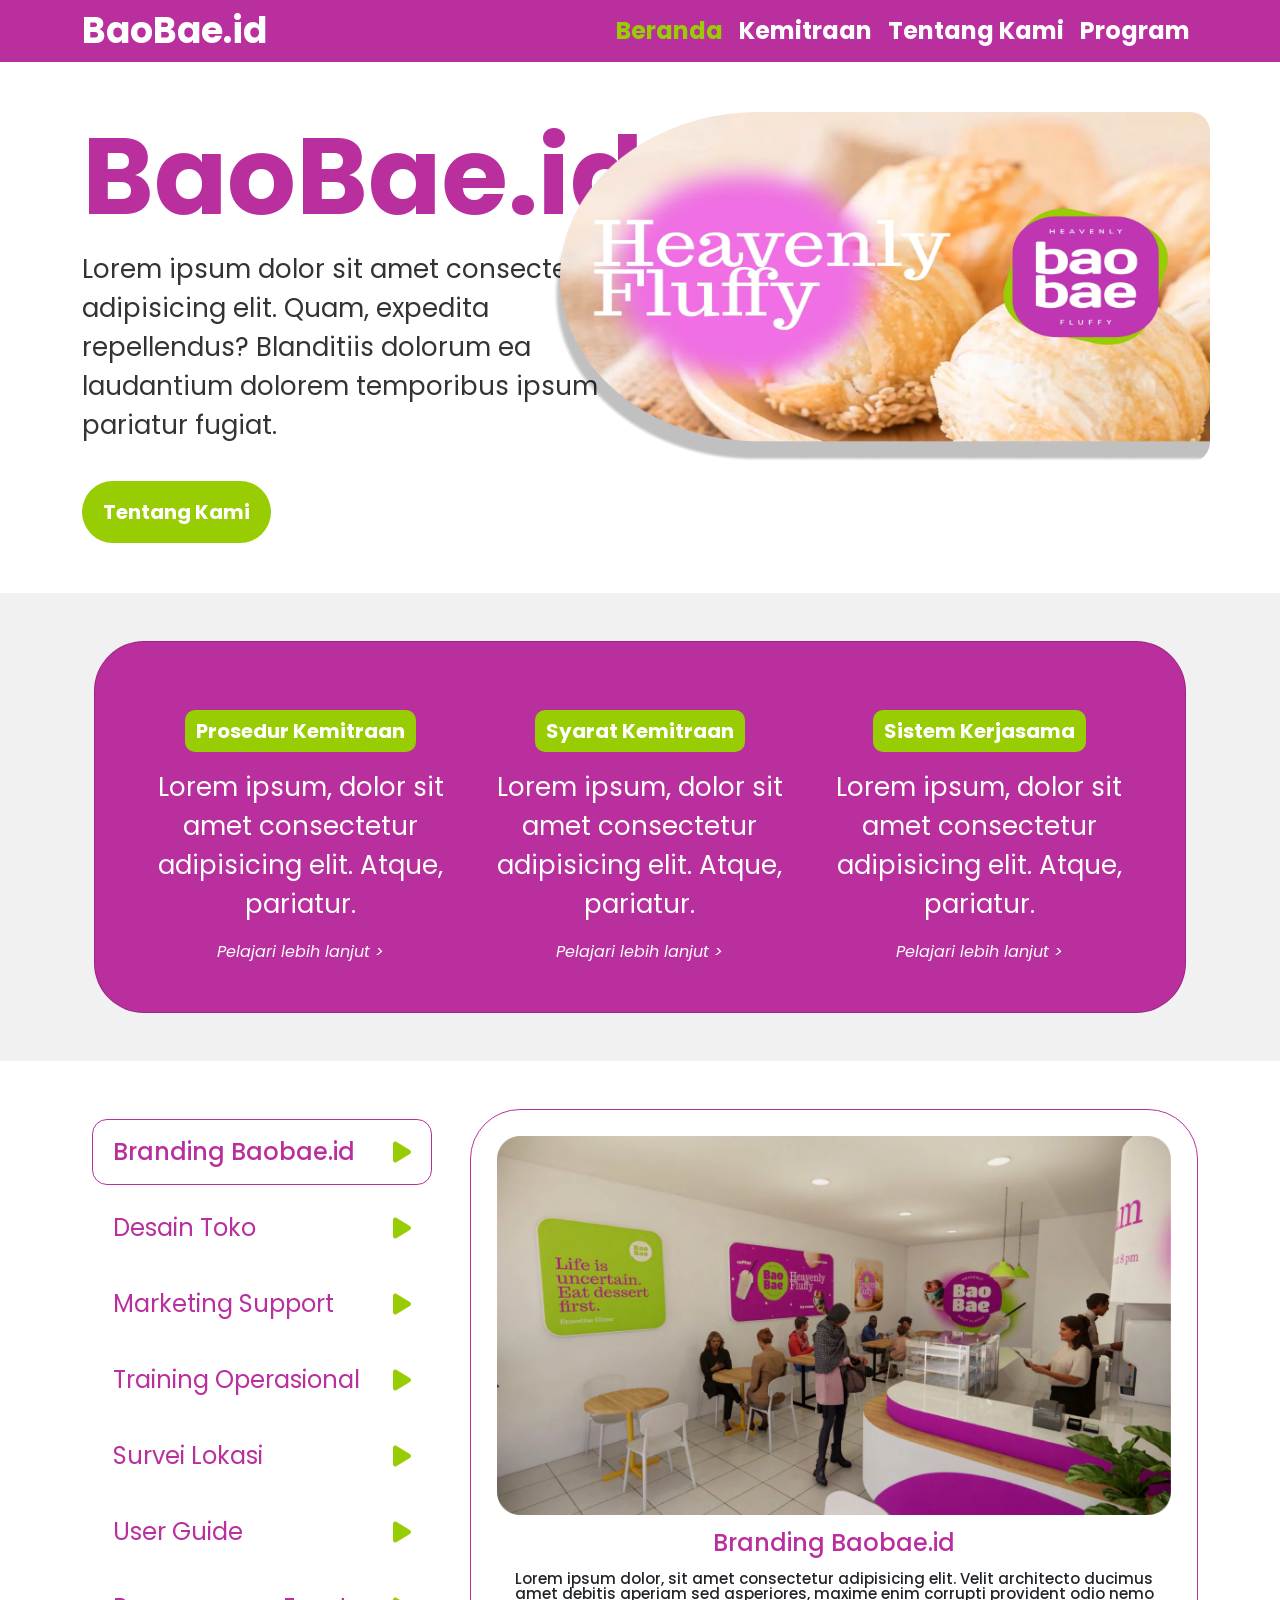
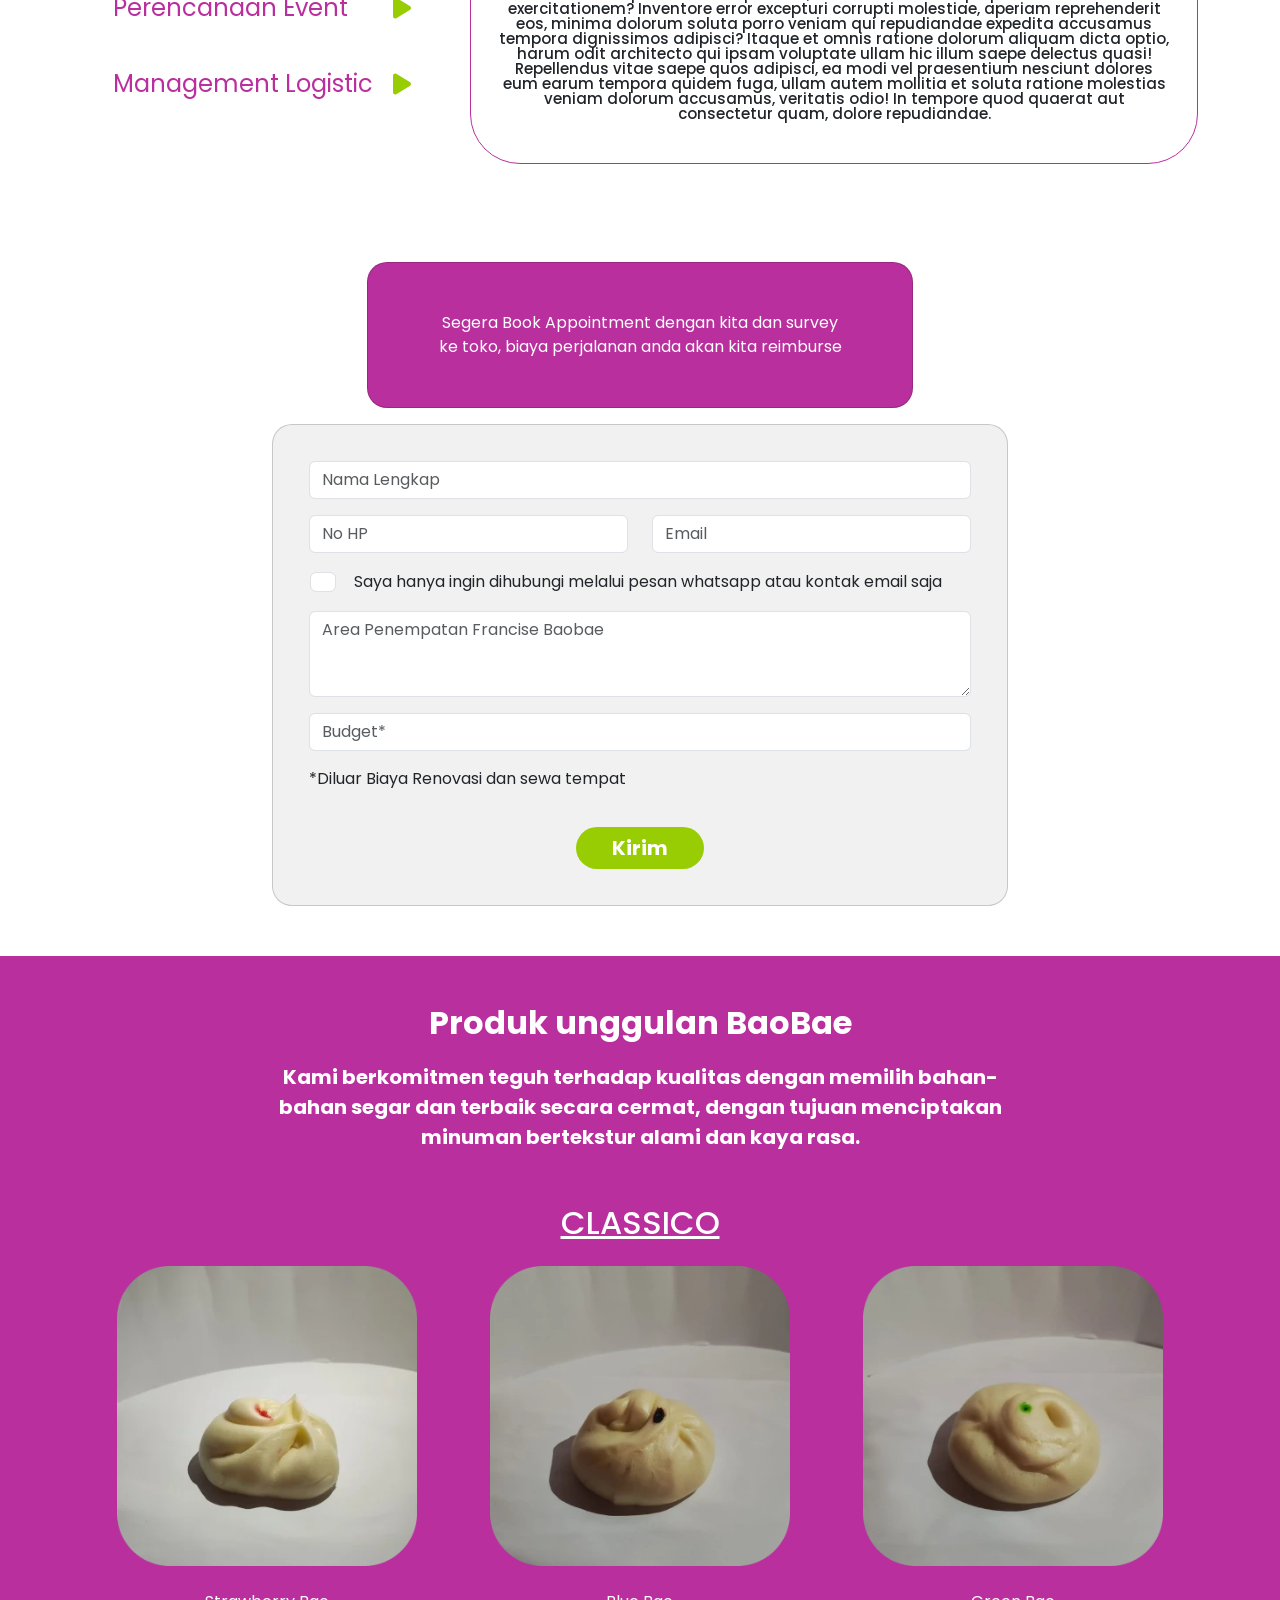
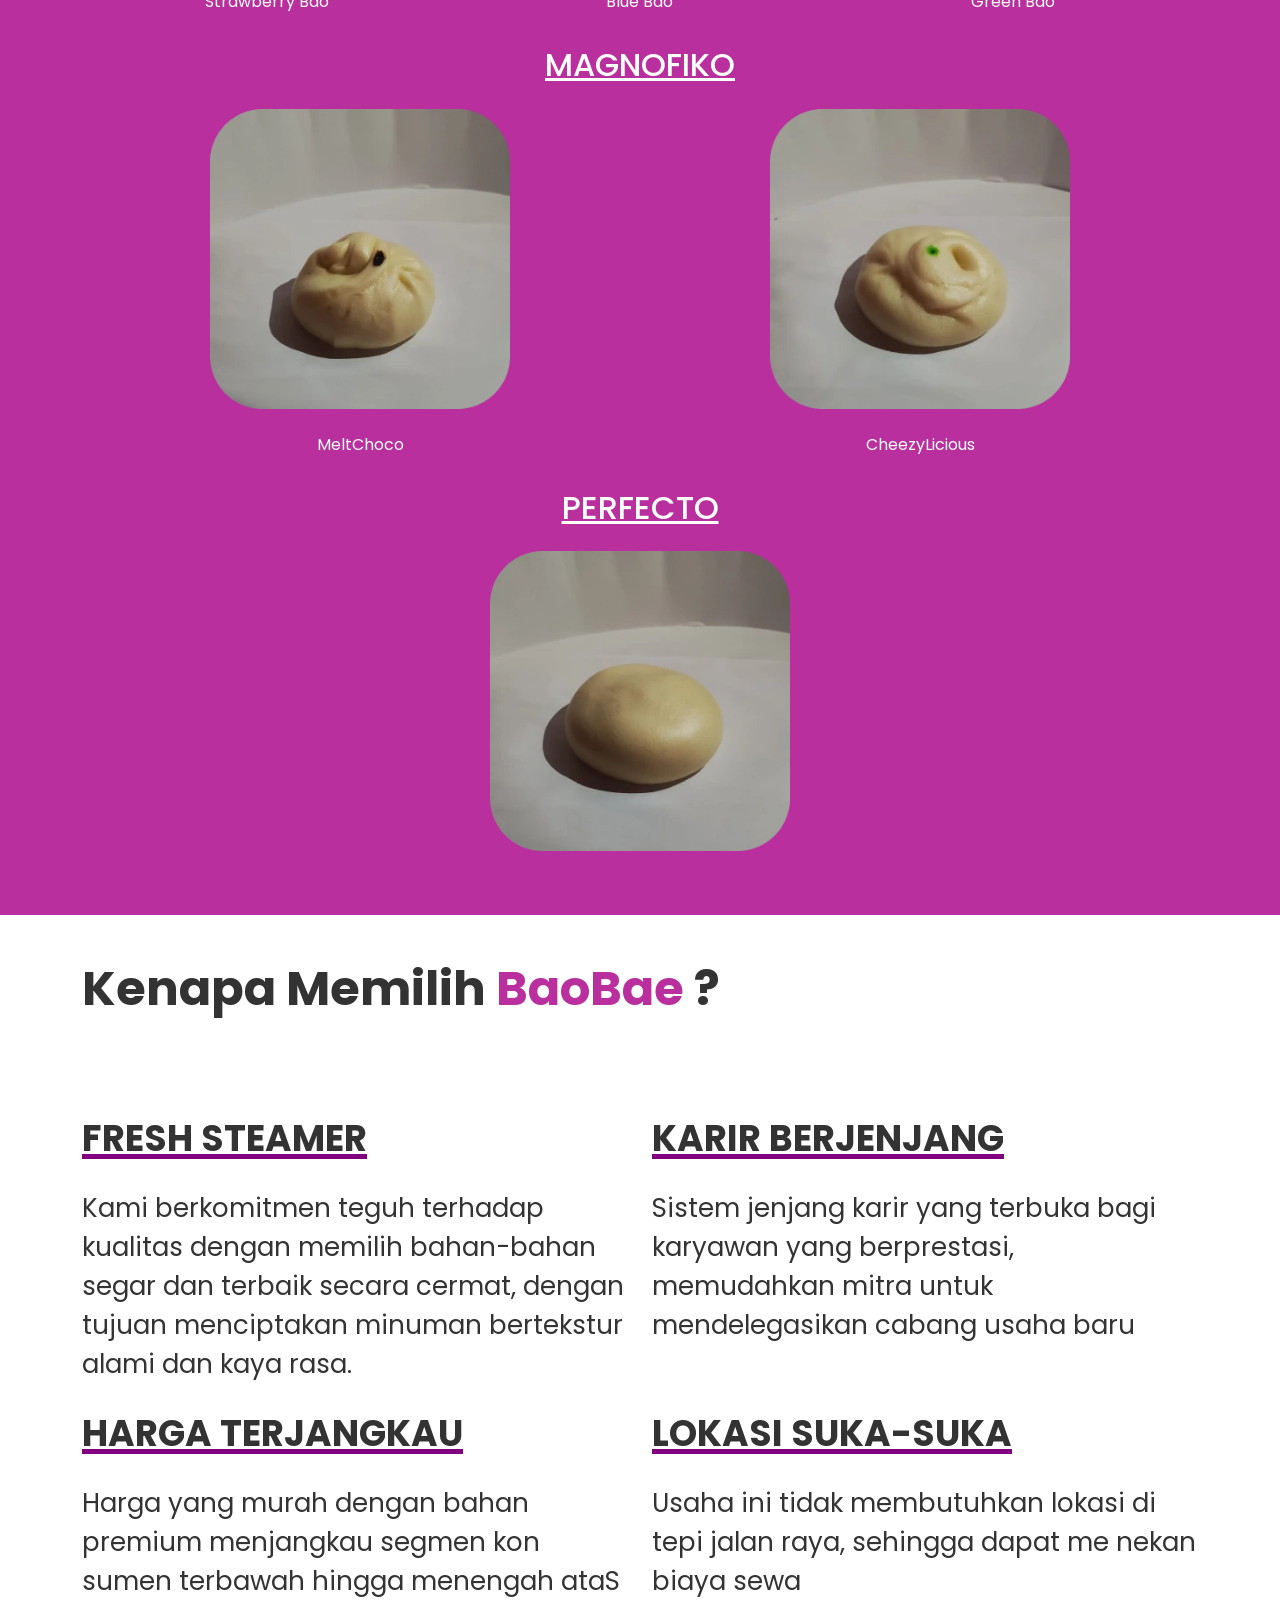
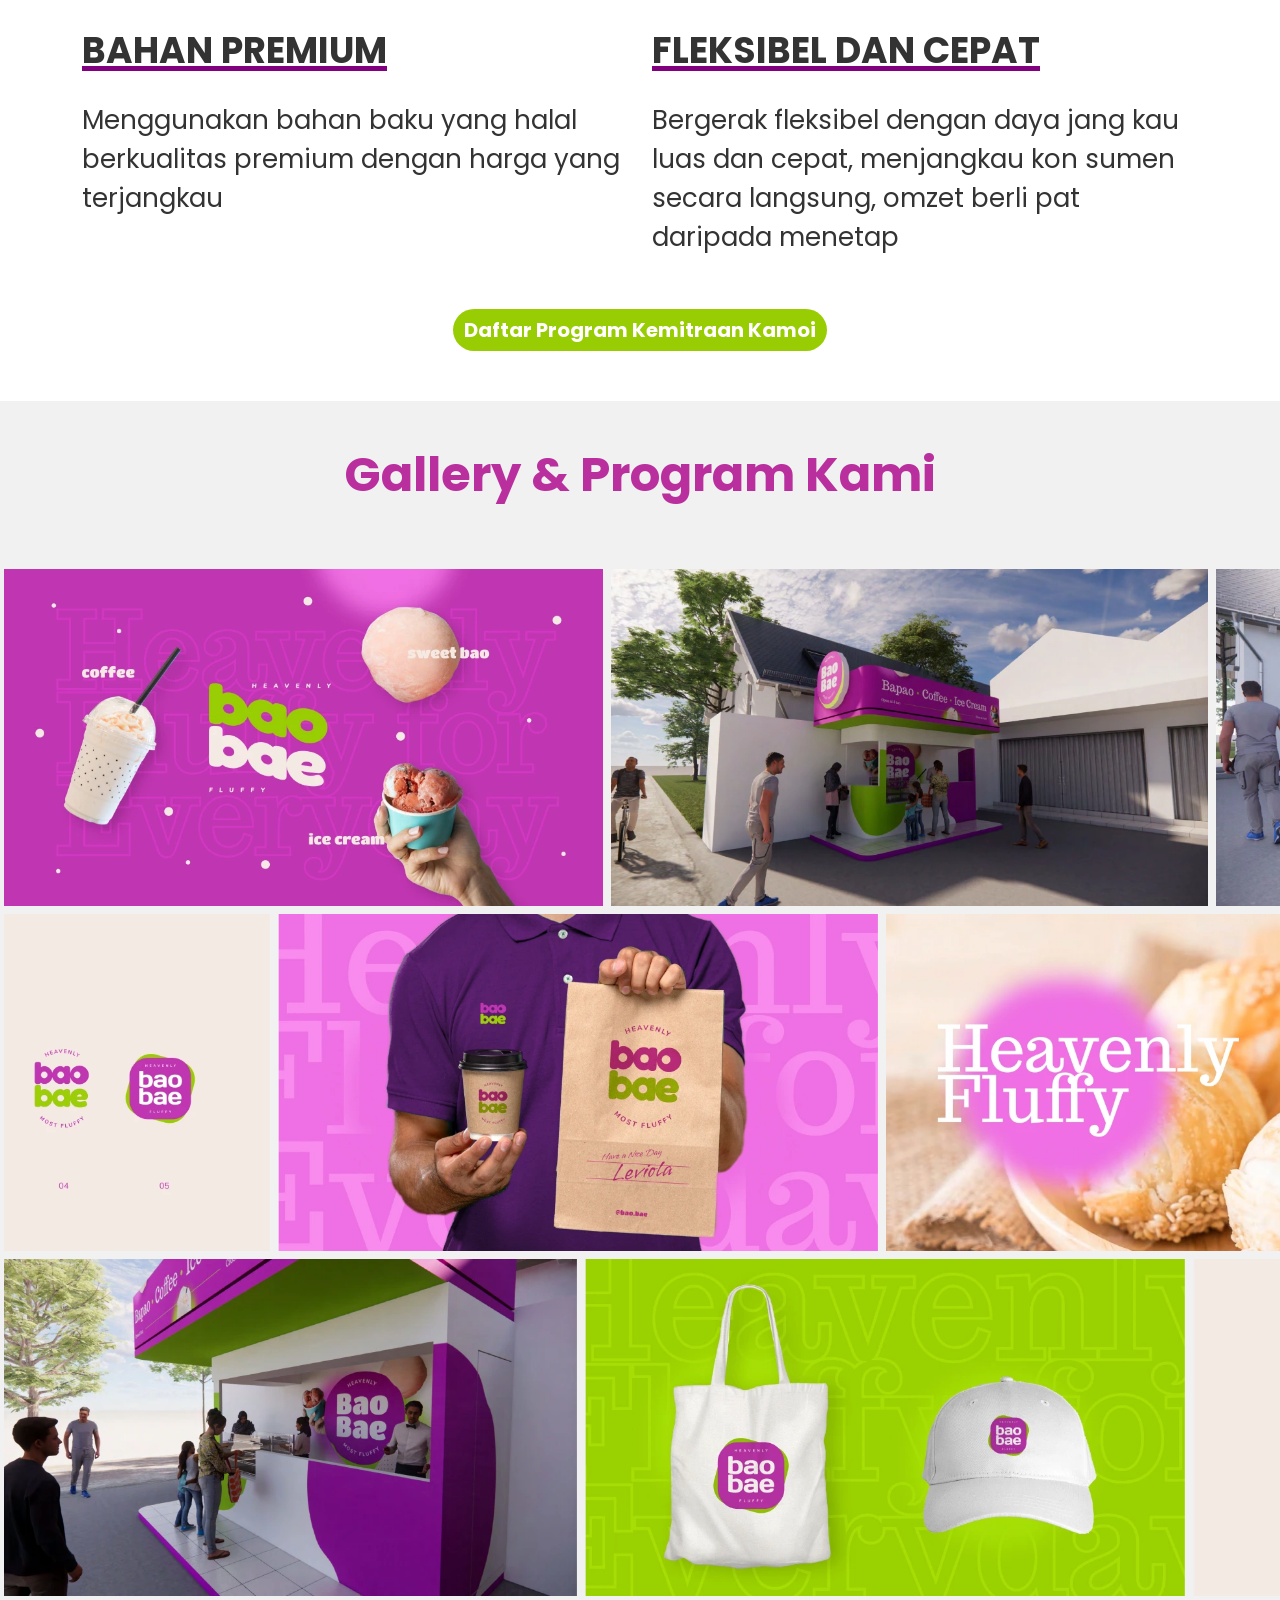
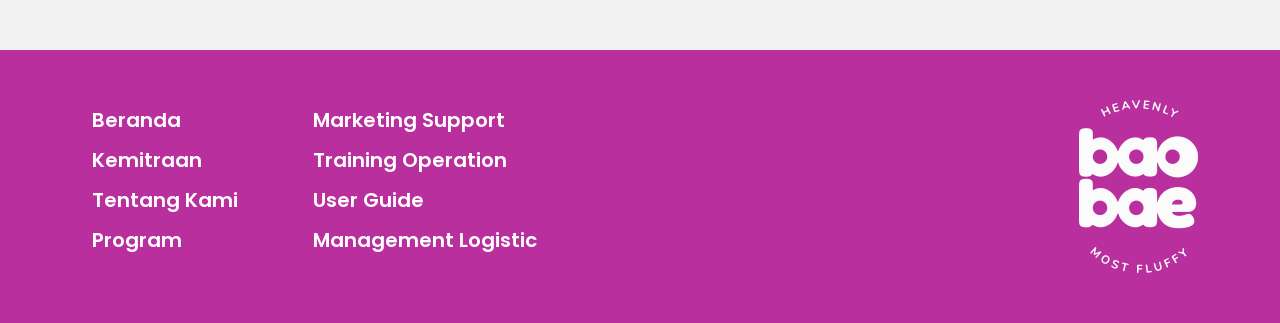
==== commit b3b0db3b: "update img" ====
--- a/index.html
+++ b/index.html
@@ -55,7 +55,7 @@
                     <button type="button" class="btn btn-hijau" style="border-radius: 50px;">Tentang Kami</button>
                 </div>
                 <div class="col-md-6 col-12 position-relative">
-                    <img src="./assets/img/image.png" id="img-s1">
+                    <img src="./assets/img/image.webp" id="img-s1">
                 </div>
             </div>
         </div>
@@ -128,7 +128,7 @@
                     <div class="card">
                         <div class="card-body text-center">
                             <div class="content-accordion">
-                                <img src="./assets/img/image_accordion.png" alt="" srcset="" class="img-s3 mb-3">
+                                <img src="./assets/img/image_accordion.webp" alt="" srcset="" class="img-s3 mb-3">
                                 <div class="h3 mb-3">Branding Baobae.id</div>
                                 <p class="text">
                                     Lorem ipsum dolor, sit amet consectetur adipisicing elit. Velit architecto ducimus amet debitis aperiam sed asperiores, maxime enim corrupti provident odio nemo exercitationem? Inventore error excepturi corrupti molestiae, aperiam reprehenderit eos, minima dolorum soluta porro veniam qui repudiandae expedita accusamus tempora dignissimos adipisci? Itaque et omnis ratione dolorum aliquam dicta optio, harum odit architecto qui ipsam voluptate ullam hic illum saepe delectus quasi! Repellendus vitae saepe quos adipisci, ea modi vel praesentium nesciunt dolores eum earum tempora quidem fuga, ullam autem mollitia et soluta ratione molestias veniam dolorum accusamus, veritatis odio! In tempore quod quaerat aut consectetur quam, dolore repudiandae.
@@ -236,19 +236,19 @@
                     </div>
                     <div class="row g-1">
                         <div class="col-md-4">
-                            <img src="./assets/img/strawbao.png" alt="" srcset="" style="width: 300px; height: 300px; transition: transform 0.3s ease; cursor: pointer;" onmouseover="mouseIn(this)" onmouseout="mouseOut(this)">
+                            <img src="./assets/img/strawbao.webp" alt="" srcset="" style="width: 300px; height: 300px; transition: transform 0.3s ease; cursor: pointer;" onmouseover="mouseIn(this)" onmouseout="mouseOut(this)">
                             <br>
                             <br>
                             <span class="text-white">Strawberry Bao</span>
                         </div>
                         <div class="col-md-4">
-                            <img src="./assets/img/bluebao.png" alt="" srcset="" style="width: 300px; height: 300px; transition: transform 0.3s ease; cursor: pointer;" onmouseover="mouseIn(this)" onmouseout="mouseOut(this)">
+                            <img src="./assets/img/bluebao.webp" alt="" srcset="" style="width: 300px; height: 300px; transition: transform 0.3s ease; cursor: pointer;" onmouseover="mouseIn(this)" onmouseout="mouseOut(this)">
                             <br>
                             <br>
                             <span class="text-white">Blue Bao</span>
                         </div>
                         <div class="col-md-4">
-                            <img src="./assets/img/greenbao.png" alt="" srcset="" style="width: 300px; height: 300px; transition: transform 0.3s ease; cursor: pointer;" onmouseover="mouseIn(this)" onmouseout="mouseOut(this)">
+                            <img src="./assets/img/greenbao.webp" alt="" srcset="" style="width: 300px; height: 300px; transition: transform 0.3s ease; cursor: pointer;" onmouseover="mouseIn(this)" onmouseout="mouseOut(this)">
                             <br>
                             <br>
                             <span class="text-white">Green Bao</span>
@@ -265,13 +265,13 @@
                     </div>
                     <div class="row g-1">
                         <div class="col-md-6">
-                            <img src="./assets/img/miltcoko.png" alt="" srcset="" style="width: 300px; height: 300px; transition: transform 0.3s ease; cursor: pointer;" onmouseover="mouseIn(this)" onmouseout="mouseOut(this)">
+                            <img src="./assets/img/miltcoko.webp" alt="" srcset="" style="width: 300px; height: 300px; transition: transform 0.3s ease; cursor: pointer;" onmouseover="mouseIn(this)" onmouseout="mouseOut(this)">
                             <br>
                             <br>
                             <span class="text-white">MeltChoco</span>
                         </div>
                         <div class="col-md-6">
-                            <img src="./assets/img/chizy.png" alt="" srcset="" style="width: 300px; height: 300px; transition: transform 0.3s ease; cursor: pointer;" onmouseover="mouseIn(this)" onmouseout="mouseOut(this)">
+                            <img src="./assets/img/chizy.webp" alt="" srcset="" style="width: 300px; height: 300px; transition: transform 0.3s ease; cursor: pointer;" onmouseover="mouseIn(this)" onmouseout="mouseOut(this)">
                             <br>
                             <br>
                             <span class="text-white">CheezyLicious</span>
@@ -290,7 +290,7 @@
                             </div>
                             <div class="row">
                                 <div class="col-md-12">
-                                    <img src="./assets/img/prefect.png" alt="" srcset="" style="width: 300px; height: 300px; transition: transform 0.3s ease; cursor: pointer;" onmouseover="mouseIn(this)" onmouseout="mouseOut(this)">
+                                    <img src="./assets/img/prefect.webp" alt="" srcset="" style="width: 300px; height: 300px; transition: transform 0.3s ease; cursor: pointer;" onmouseover="mouseIn(this)" onmouseout="mouseOut(this)">
                                 </div>
                             </div>
                         </div>
@@ -379,26 +379,26 @@
             <div class="col-md-12">
                 <div class="row">
                     <div class="col-md-12 w-100 d-flex">
-                        <img src="./assets/img/g1.png" style="height: 345px;" class="p-1" alt="Gambar 1" onmouseover="mouseInG(this)" onmouseout="mouseOutG(this)">
-                        <img src="./assets/img/g2.png" style="height: 345px;" class="p-1" alt="Gambar 2" onmouseover="mouseInG(this)" onmouseout="mouseOutG(this)">
-                        <img src="./assets/img/g3.png" style="height: 345px;" class="p-1" alt="Gambar 3" onmouseover="mouseInG(this)" onmouseout="mouseOutG(this)">
-                        <img src="./assets/img/g4.png" style="height: 345px;" class="p-1" alt="Gambar 4" onmouseover="mouseInG(this)" onmouseout="mouseOutG(this)">
+                        <img src="./assets/img/g1.webp" style="height: 345px;" class="p-1" alt="Gambar 1" onmouseover="mouseInG(this)" onmouseout="mouseOutG(this)">
+                        <img src="./assets/img/g2.webp" style="height: 345px;" class="p-1" alt="Gambar 2" onmouseover="mouseInG(this)" onmouseout="mouseOutG(this)">
+                        <img src="./assets/img/g3.webp" style="height: 345px;" class="p-1" alt="Gambar 3" onmouseover="mouseInG(this)" onmouseout="mouseOutG(this)">
+                        <img src="./assets/img/g4.webp" style="height: 345px;" class="p-1" alt="Gambar 4" onmouseover="mouseInG(this)" onmouseout="mouseOutG(this)">
                     </div>
                 </div>
                 <div class="row gallery">
                     <div class="col-md-12 w-100 d-flex">
-                        <img src="./assets/img/g5.png" style="height: 345px;" class="p-1" alt="Gambar 5" onmouseover="mouseInG(this)" onmouseout="mouseOutG(this)">
-                        <img src="./assets/img/g6.png" style="height: 345px;" class="p-1" alt="Gambar 6" onmouseover="mouseInG(this)" onmouseout="mouseOutG(this)">
-                        <img src="./assets/img/g7.png" style="height: 345px;" class="p-1" alt="Gambar 7" onmouseover="mouseInG(this)" onmouseout="mouseOutG(this)">
-                        <img src="./assets/img/g8.png" style="height: 345px;" class="p-1" alt="Gambar 8" onmouseover="mouseInG(this)" onmouseout="mouseOutG(this)">
+                        <img src="./assets/img/g5.webp" style="height: 345px;" class="p-1" alt="Gambar 5" onmouseover="mouseInG(this)" onmouseout="mouseOutG(this)">
+                        <img src="./assets/img/g6.webp" style="height: 345px;" class="p-1" alt="Gambar 6" onmouseover="mouseInG(this)" onmouseout="mouseOutG(this)">
+                        <img src="./assets/img/g7.webp" style="height: 345px;" class="p-1" alt="Gambar 7" onmouseover="mouseInG(this)" onmouseout="mouseOutG(this)">
+                        <img src="./assets/img/g8.webp" style="height: 345px;" class="p-1" alt="Gambar 8" onmouseover="mouseInG(this)" onmouseout="mouseOutG(this)">
                     </div>
                 </div>
                 <div class="row gallery">
                     <div class="col-md-12 w-100 d-flex">
-                        <img src="./assets/img/g9.png" style="height: 345px;" class="p-1" alt="Gambar 9" onmouseover="mouseInG(this)" onmouseout="mouseOutG(this)">
-                        <img src="./assets/img/g10.png" style="height: 345px;" class="p-1" alt="Gambar 10" onmouseover="mouseInG(this)" onmouseout="mouseOutG(this)">
-                        <img src="./assets/img/g11.png" style="height: 345px;" class="p-1" alt="Gambar 11" onmouseover="mouseInG(this)" onmouseout="mouseOutG(this)">
-                        <img src="./assets/img/g12.png" style="height: 345px;" class="p-1" alt="Gambar 12" onmouseover="mouseInG(this)" onmouseout="mouseOutG(this)">
+                        <img src="./assets/img/g9.webp" style="height: 345px;" class="p-1" alt="Gambar 9" onmouseover="mouseInG(this)" onmouseout="mouseOutG(this)">
+                        <img src="./assets/img/g10.webp" style="height: 345px;" class="p-1" alt="Gambar 10" onmouseover="mouseInG(this)" onmouseout="mouseOutG(this)">
+                        <img src="./assets/img/g11.webp" style="height: 345px;" class="p-1" alt="Gambar 11" onmouseover="mouseInG(this)" onmouseout="mouseOutG(this)">
+                        <img src="./assets/img/g12.webp" style="height: 345px;" class="p-1" alt="Gambar 12" onmouseover="mouseInG(this)" onmouseout="mouseOutG(this)">
                     </div>
                 </div>
             </div>
@@ -431,7 +431,7 @@
                     </div>
                 </div>
                 <div class="col-md-6">
-                    <img src="./assets/img/logo.png" style="width: 119px; height: 173px;" class="float-end">
+                    <img src="./assets/img/logo.webp" style="width: 119px; height: 173px;" class="float-end">
                 </div>
             </div>
         </div>
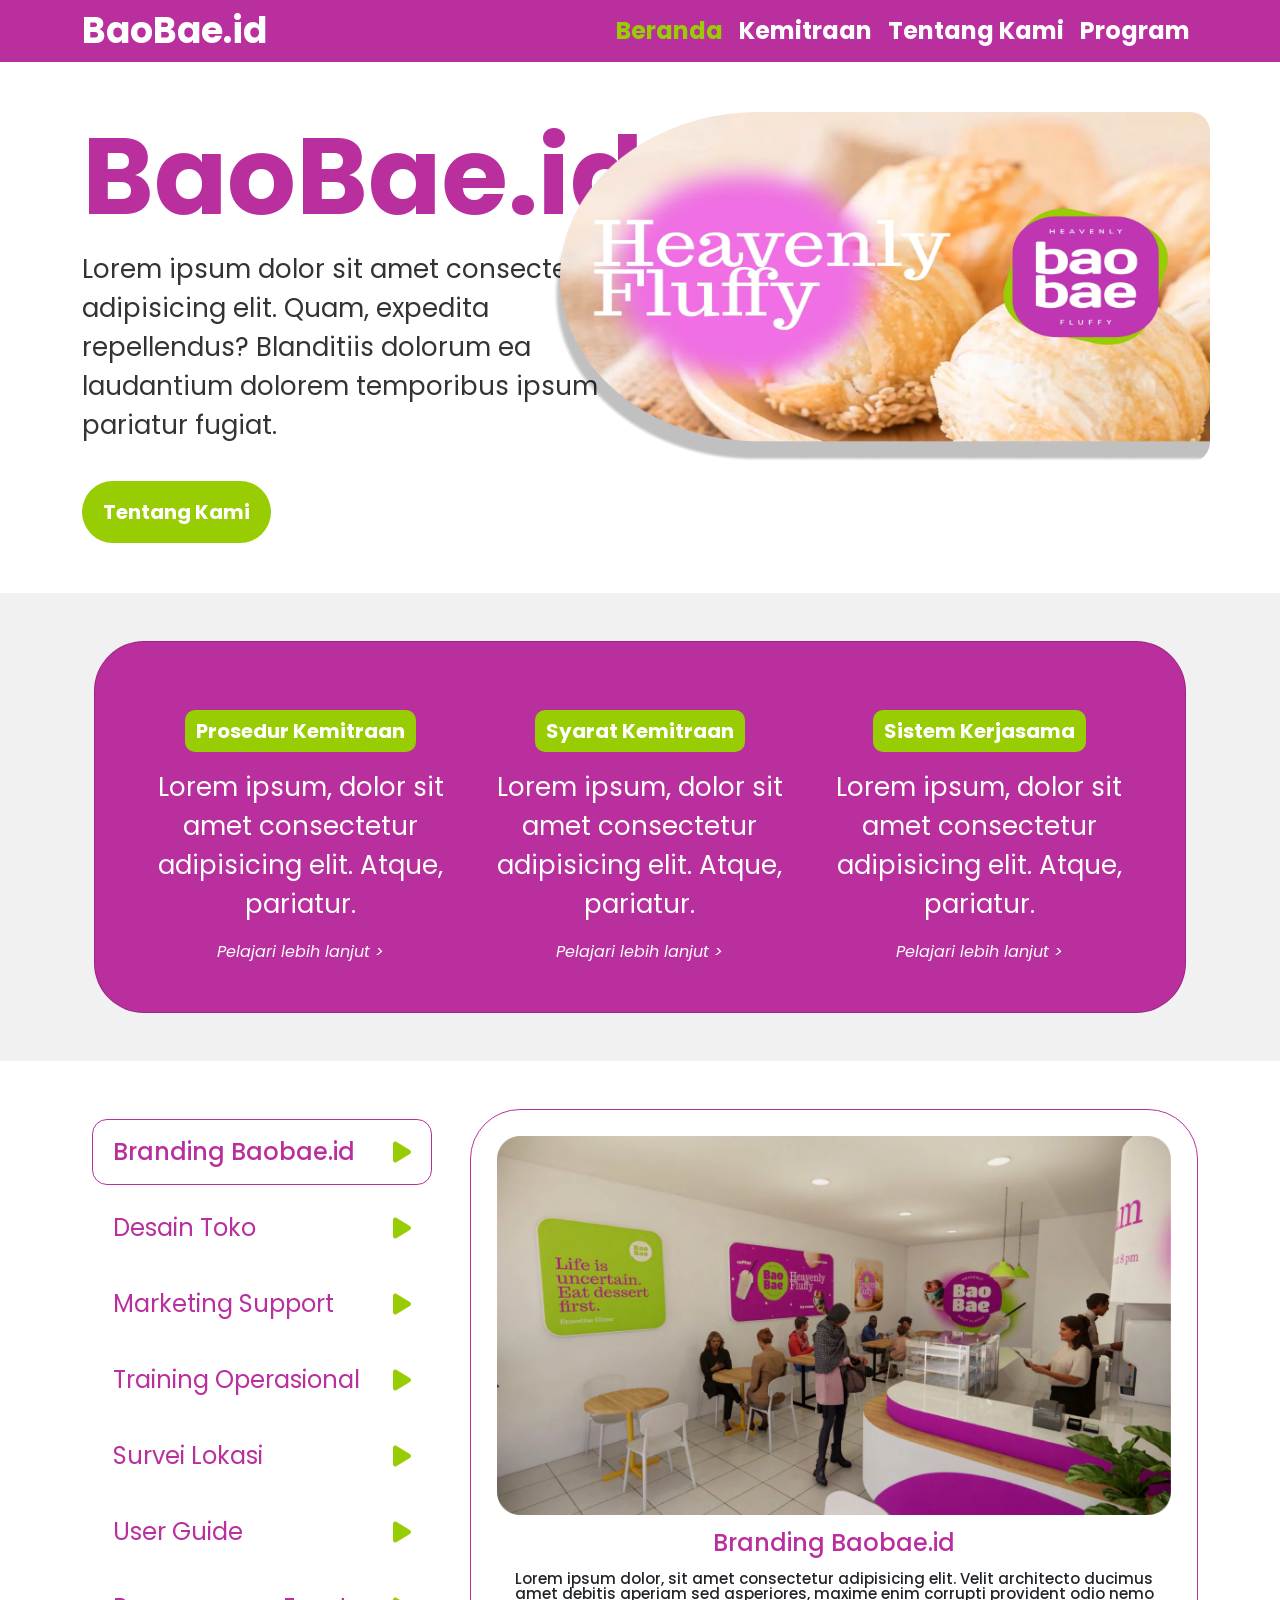
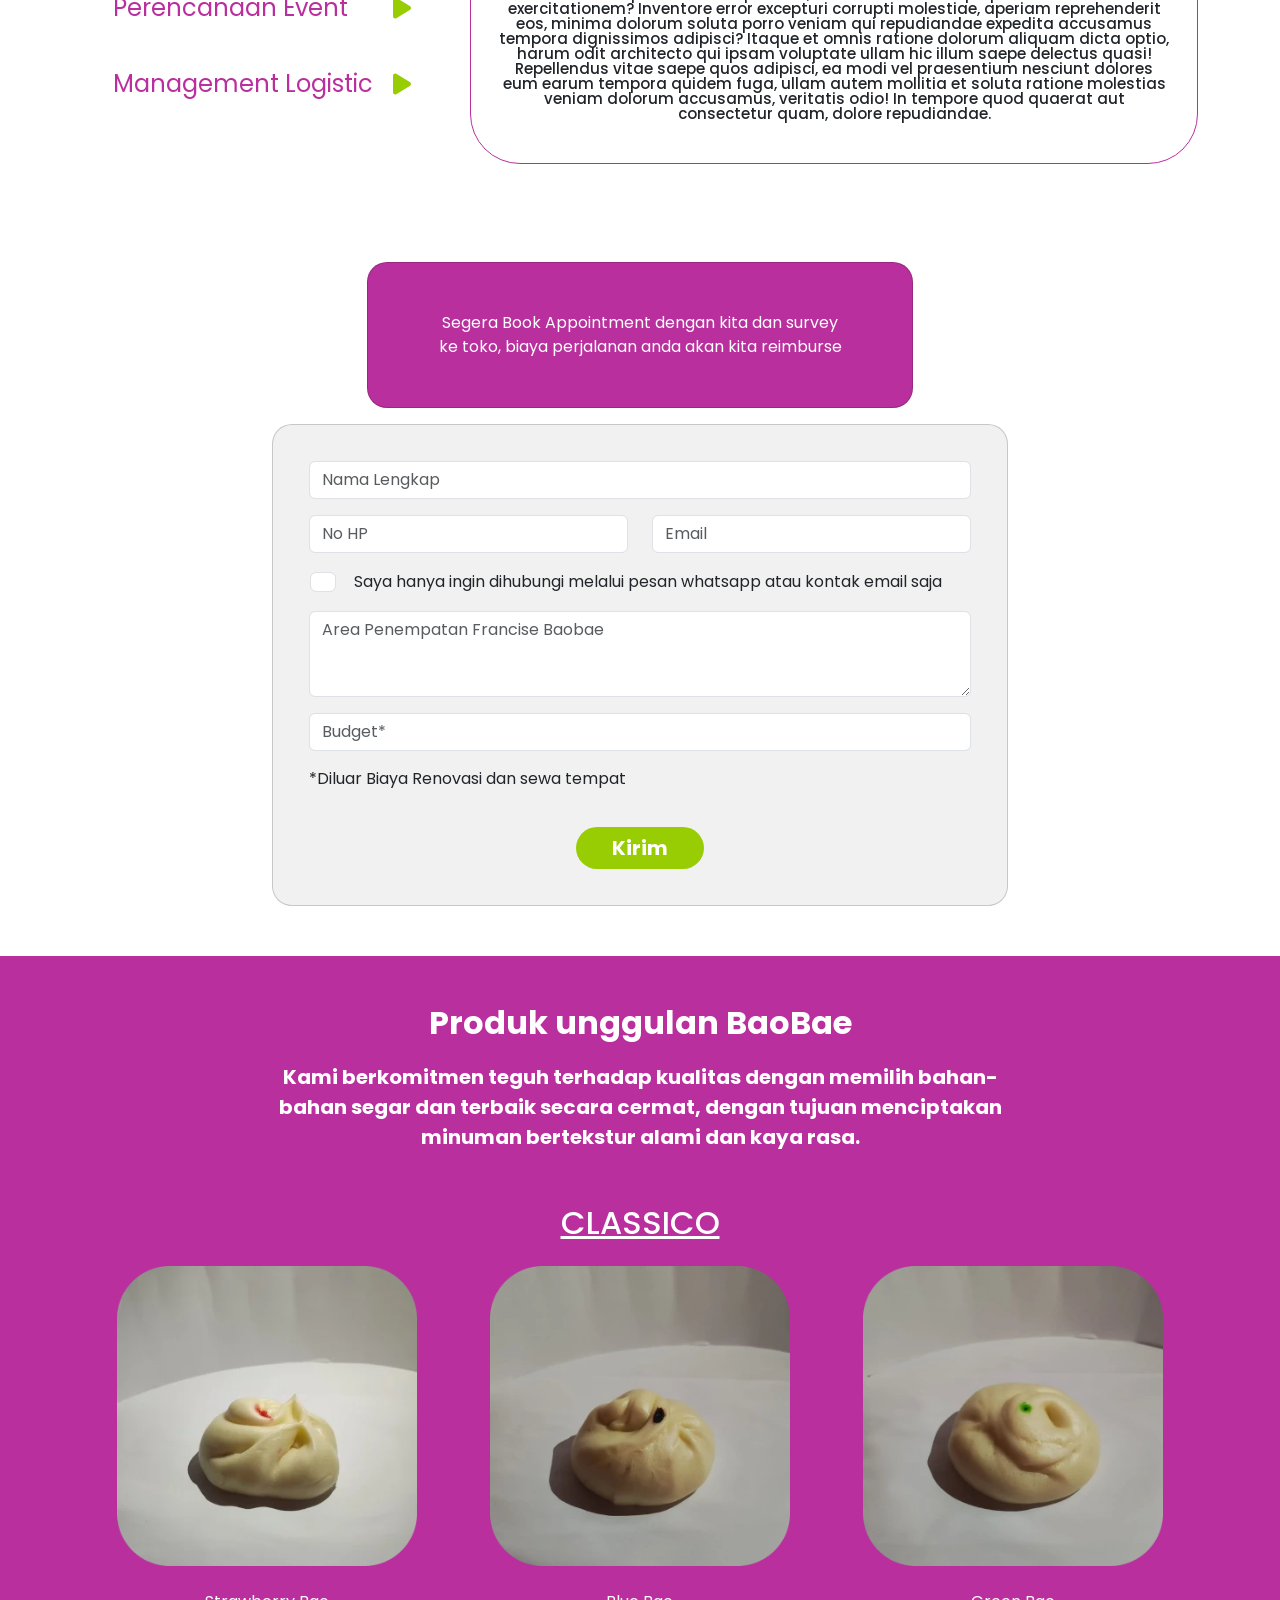
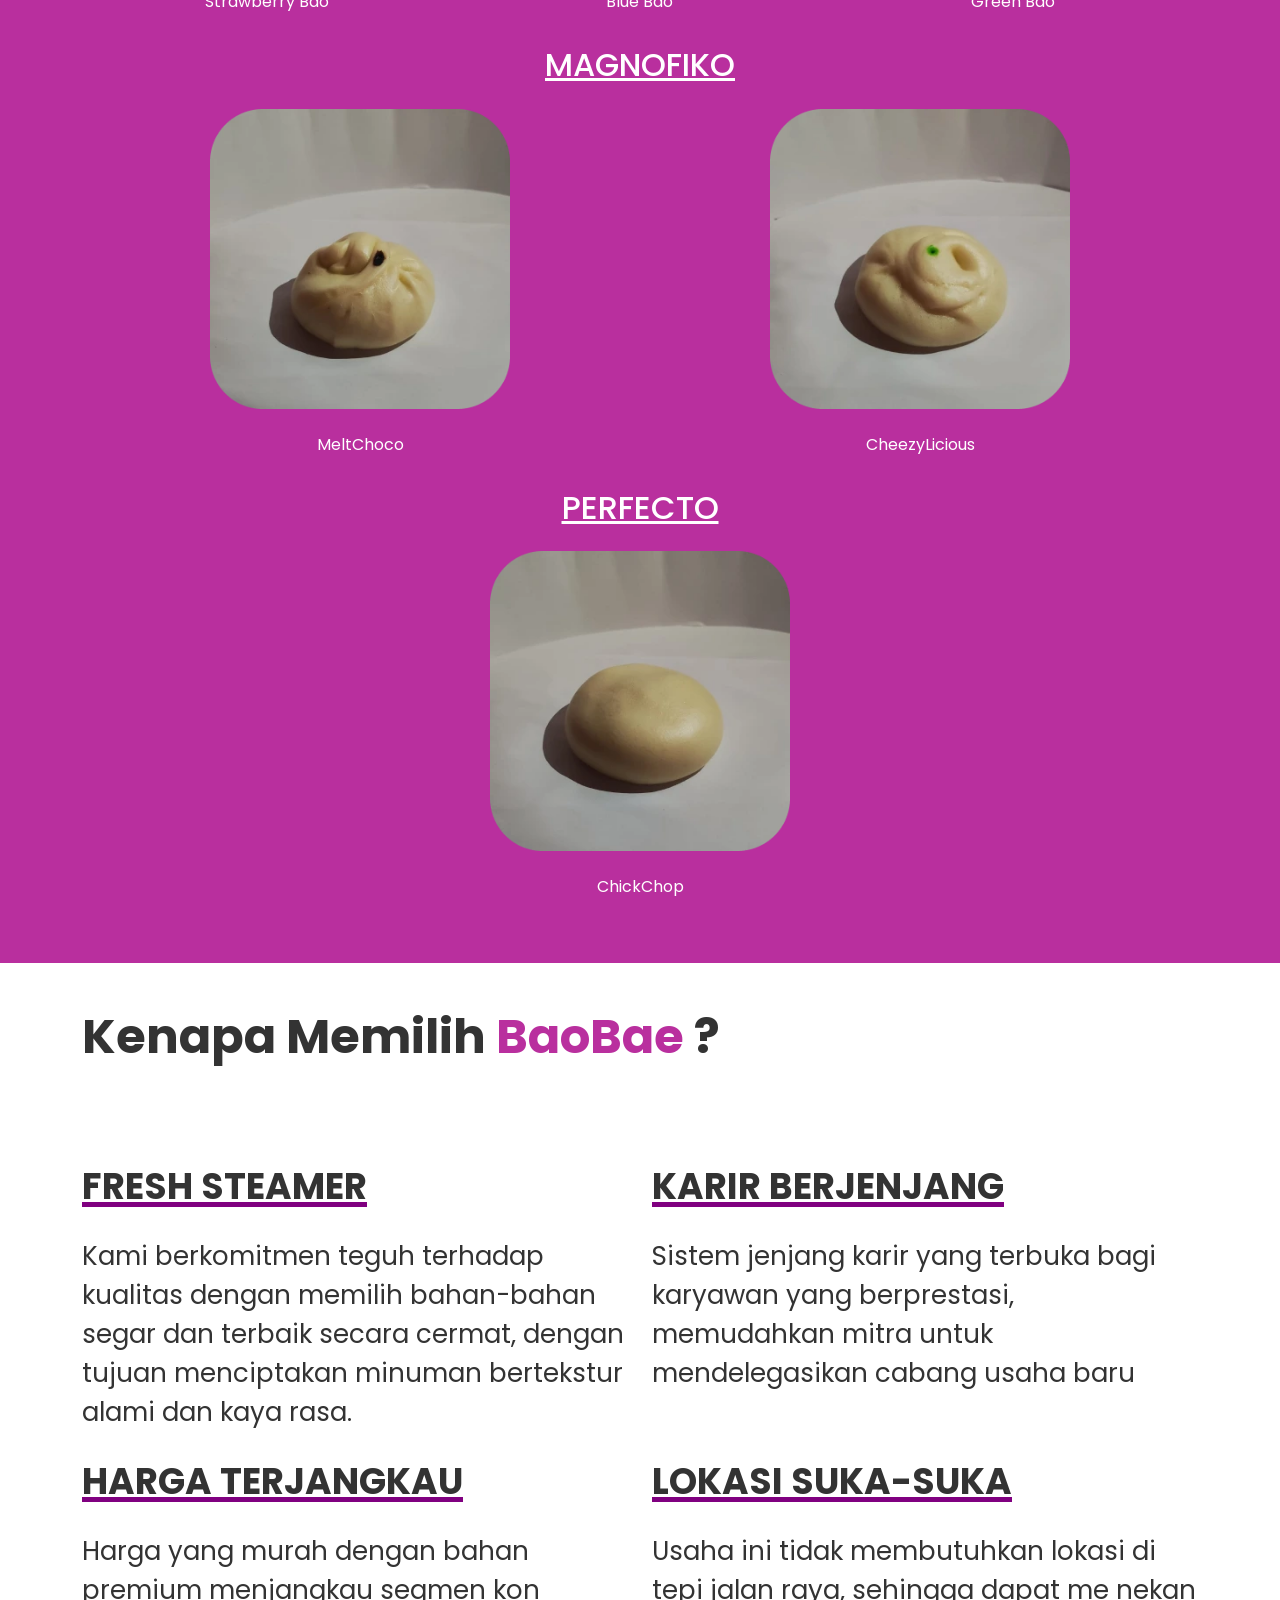
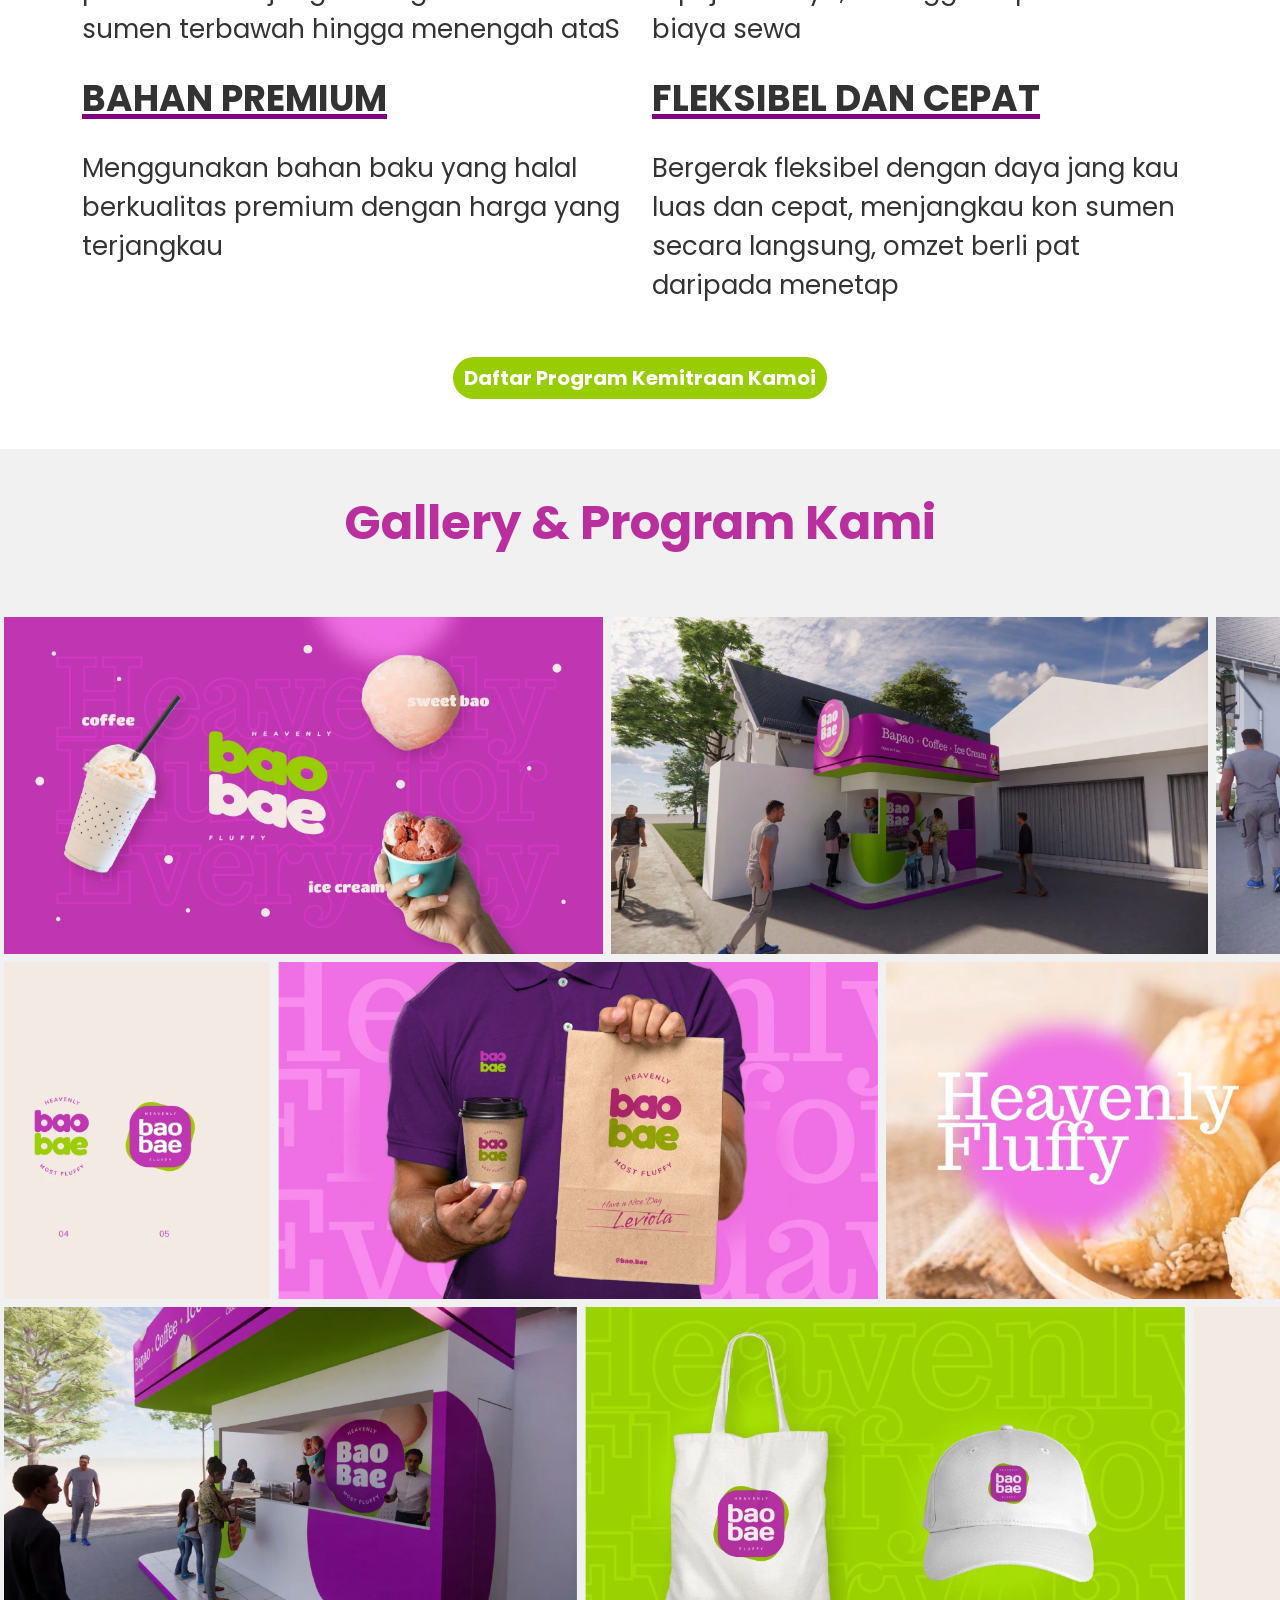
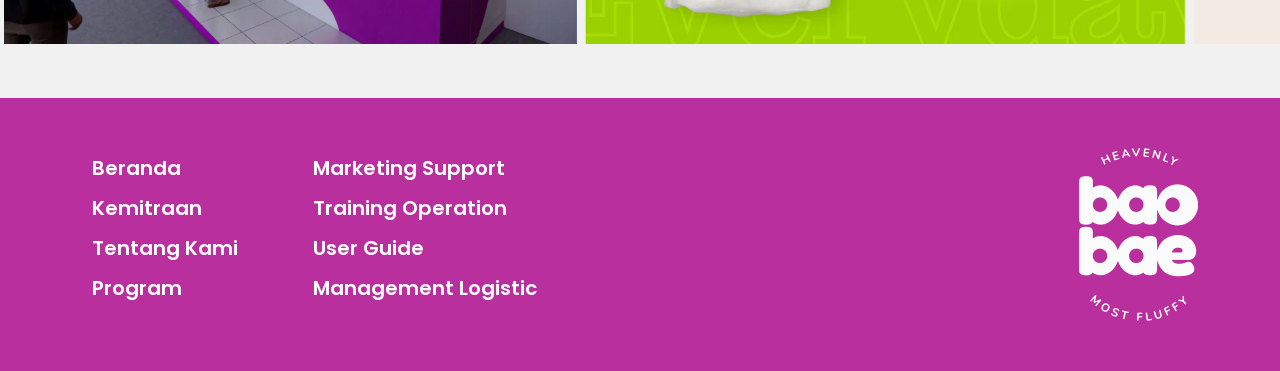
==== commit 0486125b: "fixed name" ====
--- a/index.html
+++ b/index.html
@@ -291,6 +291,9 @@
                             <div class="row">
                                 <div class="col-md-12">
                                     <img src="./assets/img/prefect.webp" alt="" srcset="" style="width: 300px; height: 300px; transition: transform 0.3s ease; cursor: pointer;" onmouseover="mouseIn(this)" onmouseout="mouseOut(this)">
+                                    <br>
+                                    <br>
+                                    <span class="text-white">ChickChop</span>
                                 </div>
                             </div>
                         </div>
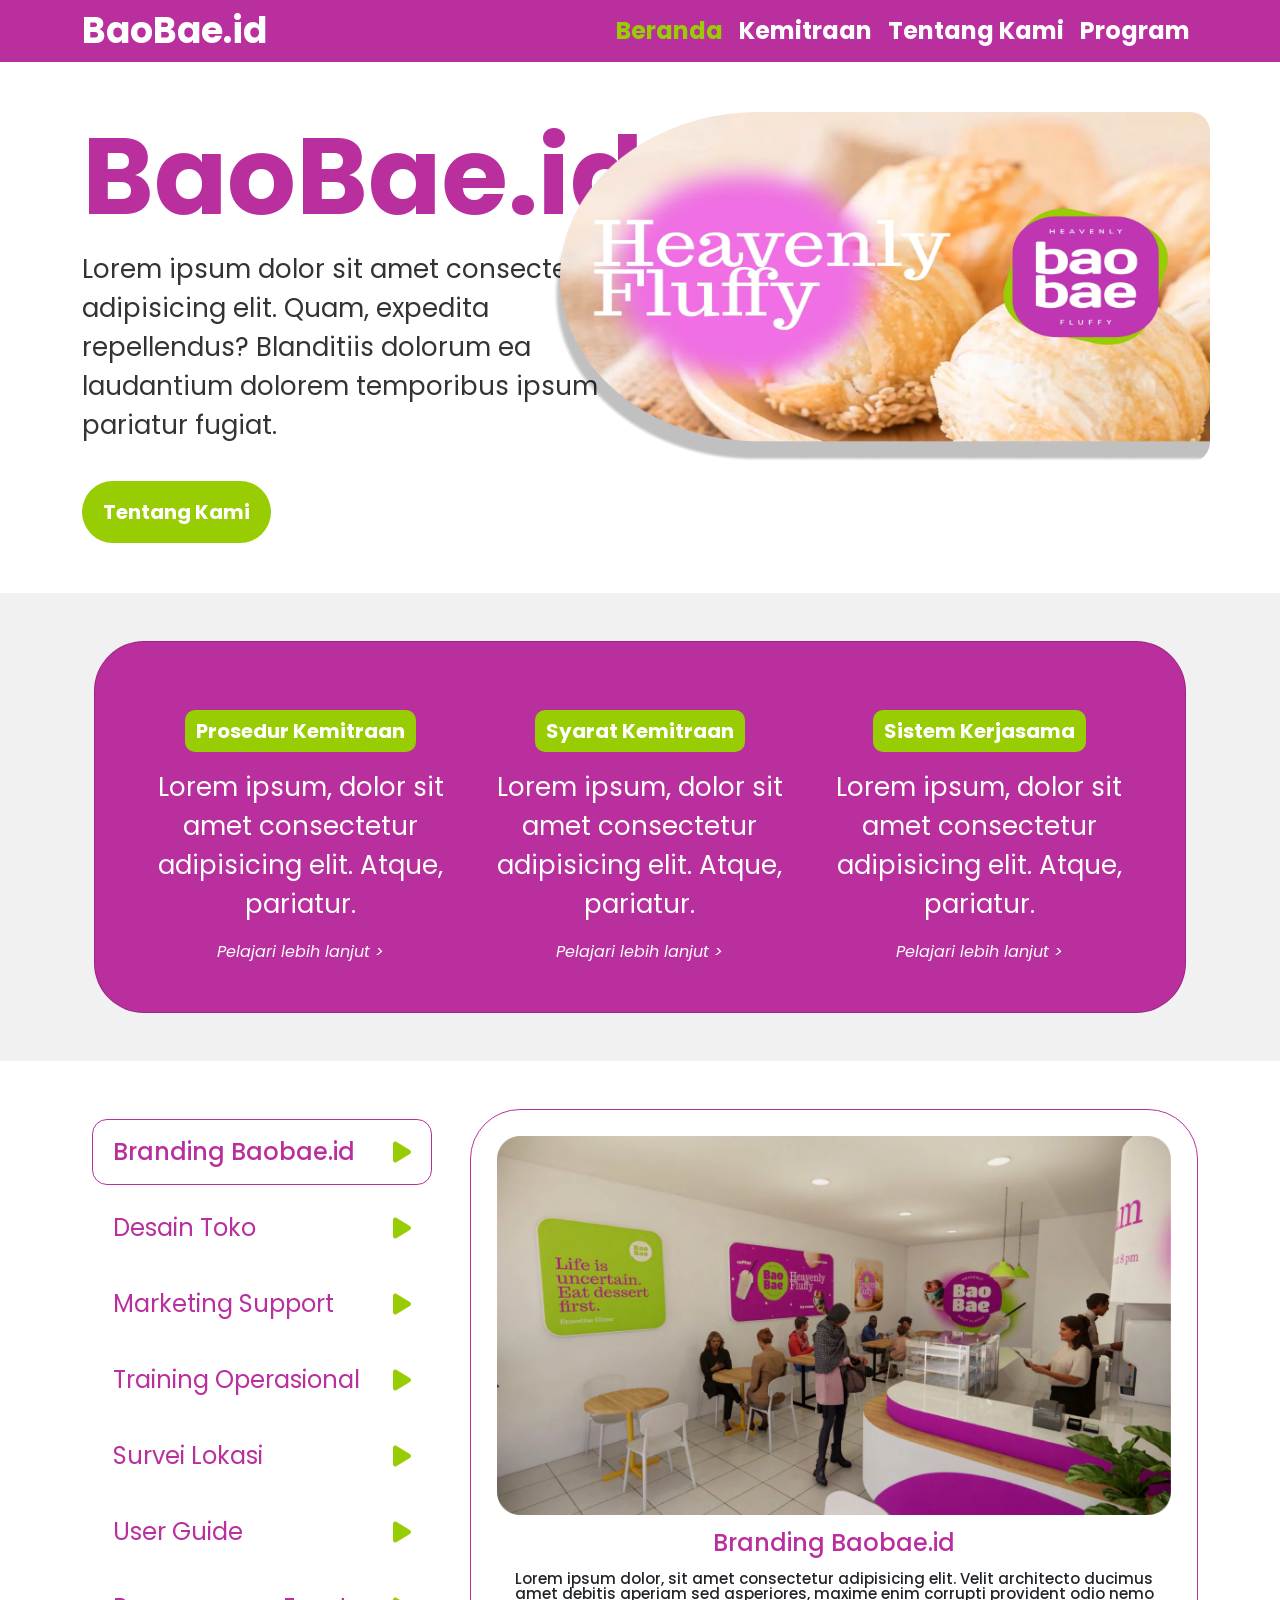
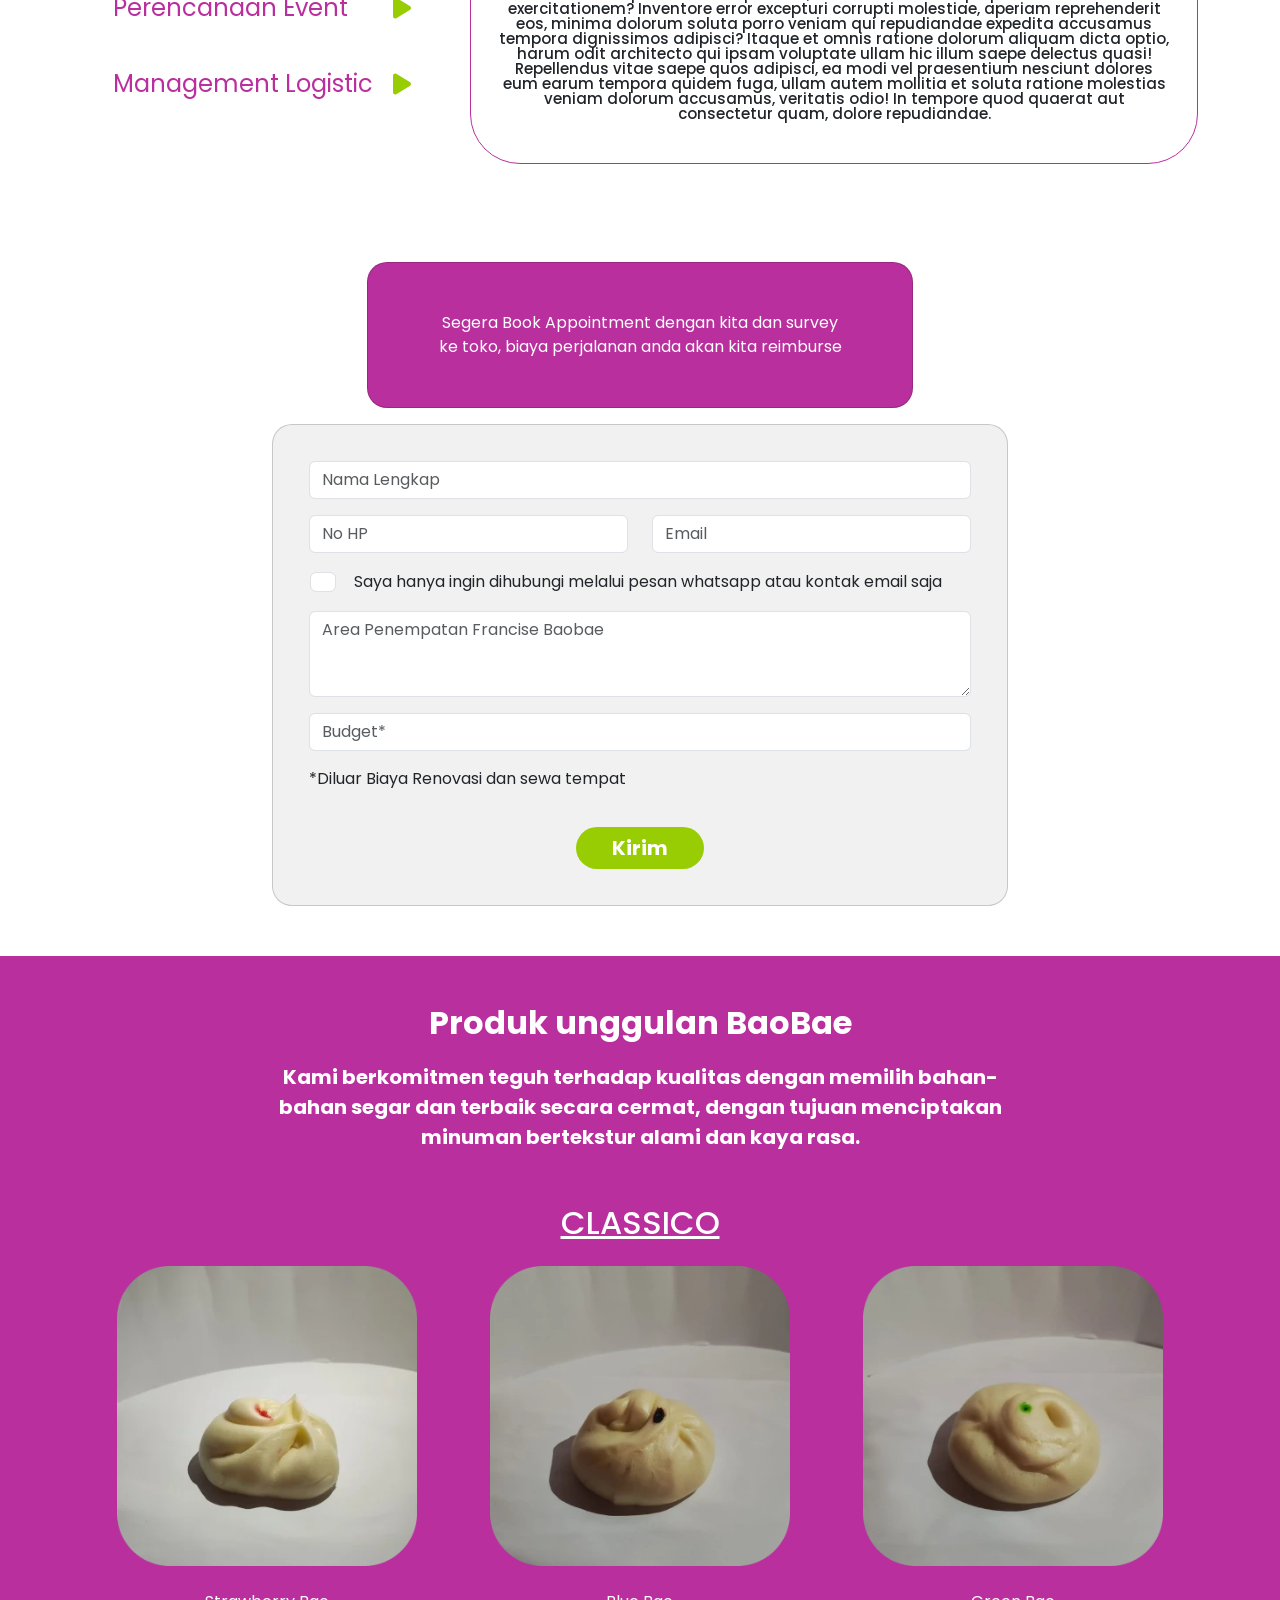
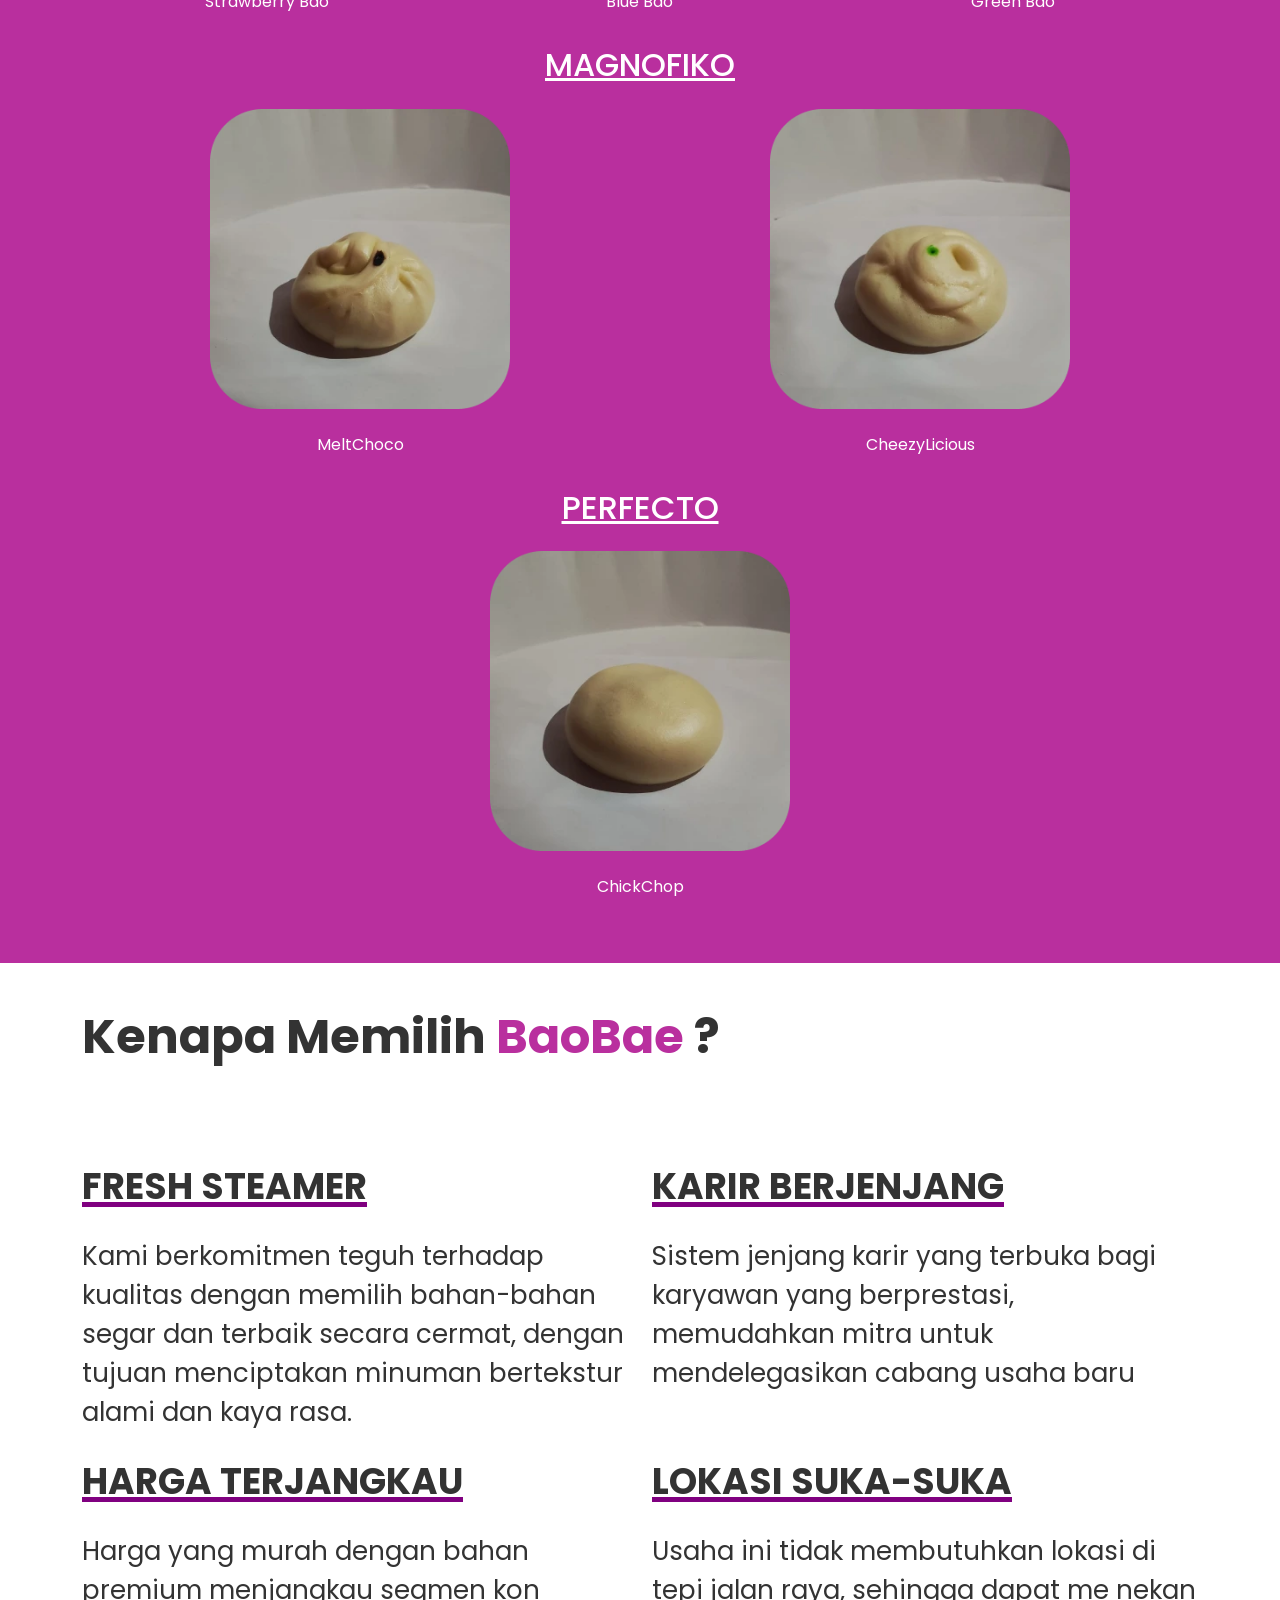
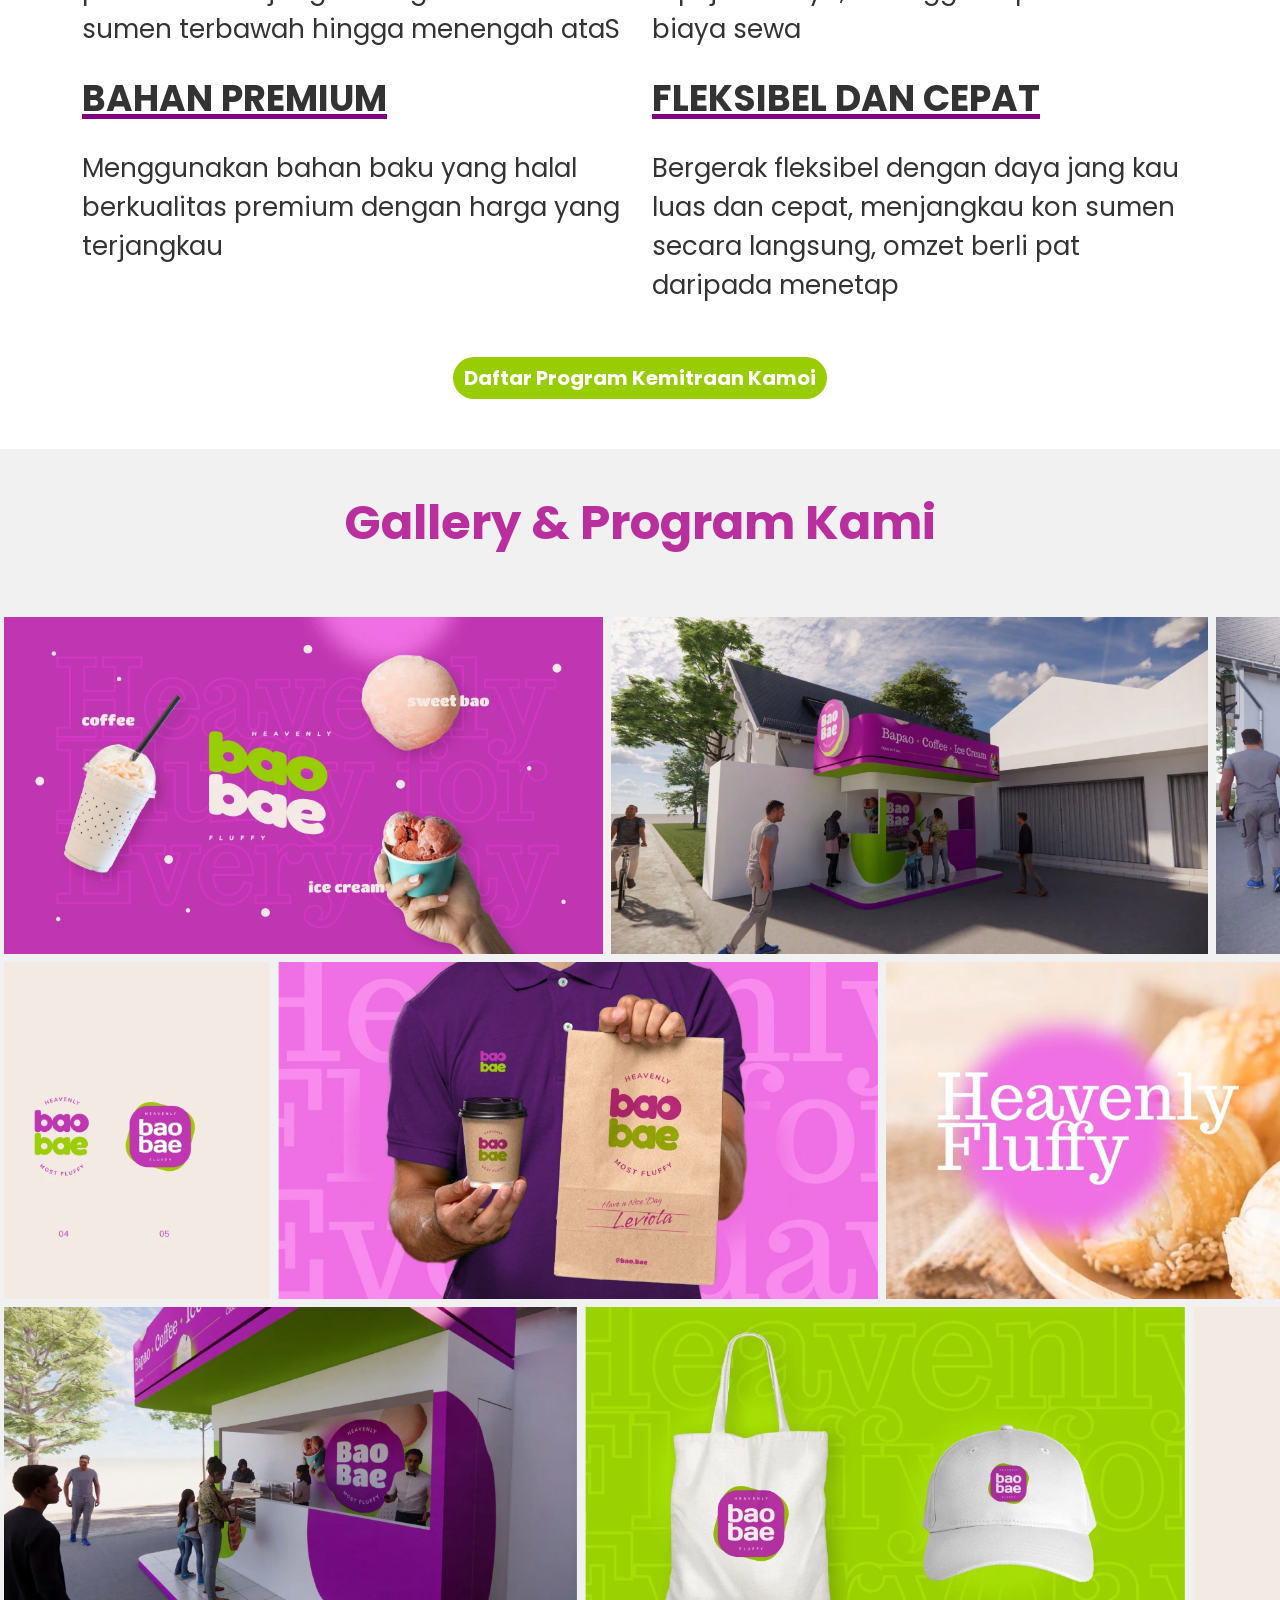
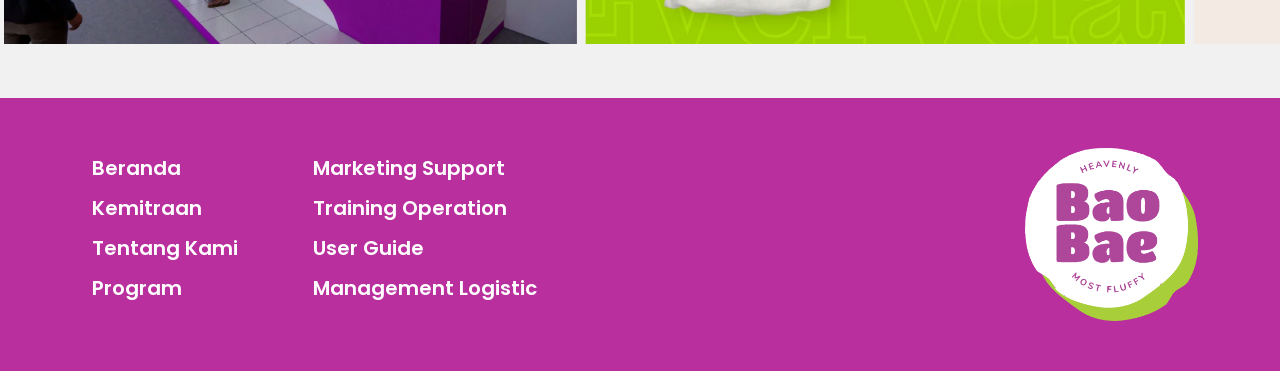
==== commit 6db5f413: "update footer" ====
--- a/index.html
+++ b/index.html
@@ -434,7 +434,7 @@
                     </div>
                 </div>
                 <div class="col-md-6">
-                    <img src="./assets/img/logo.webp" style="width: 119px; height: 173px;" class="float-end">
+                    <img src="./assets/img/logo_baobae.png" style="width: 173px; height: 173px;" class="float-end">
                 </div>
             </div>
         </div>
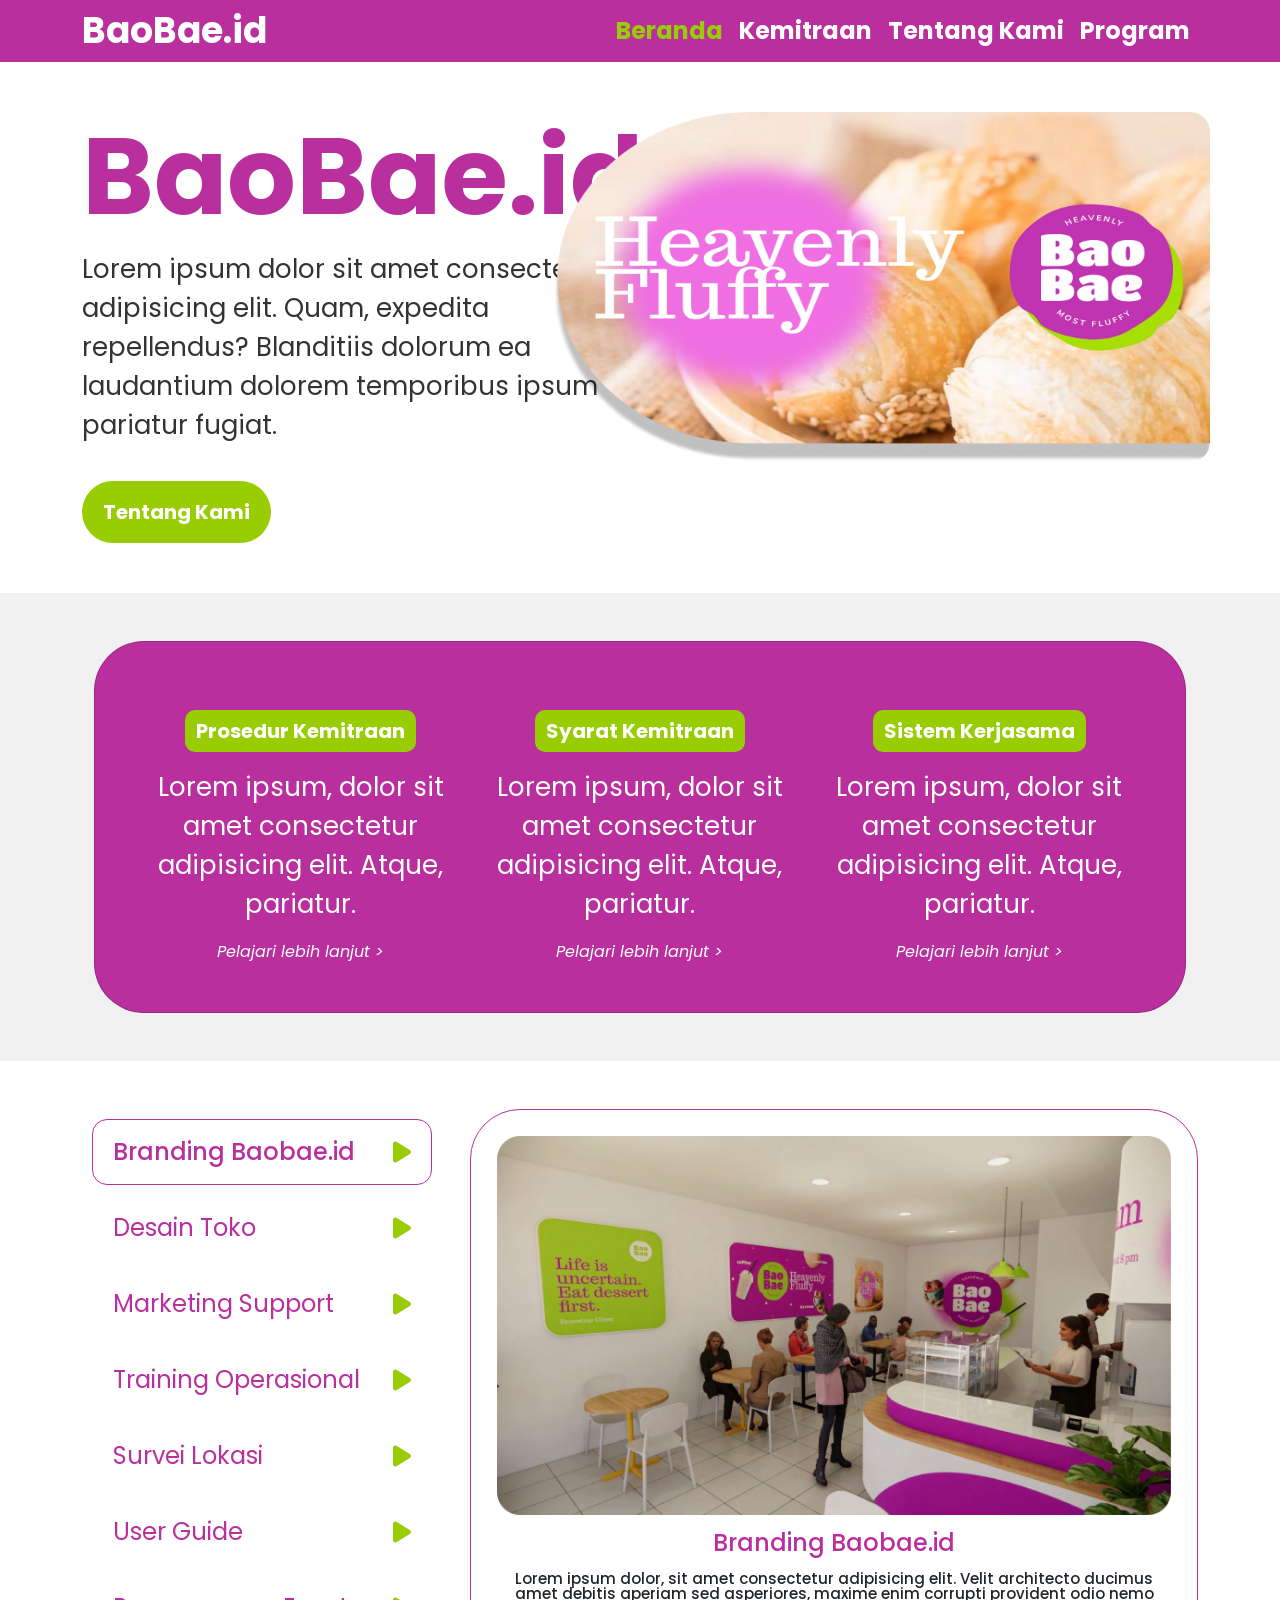
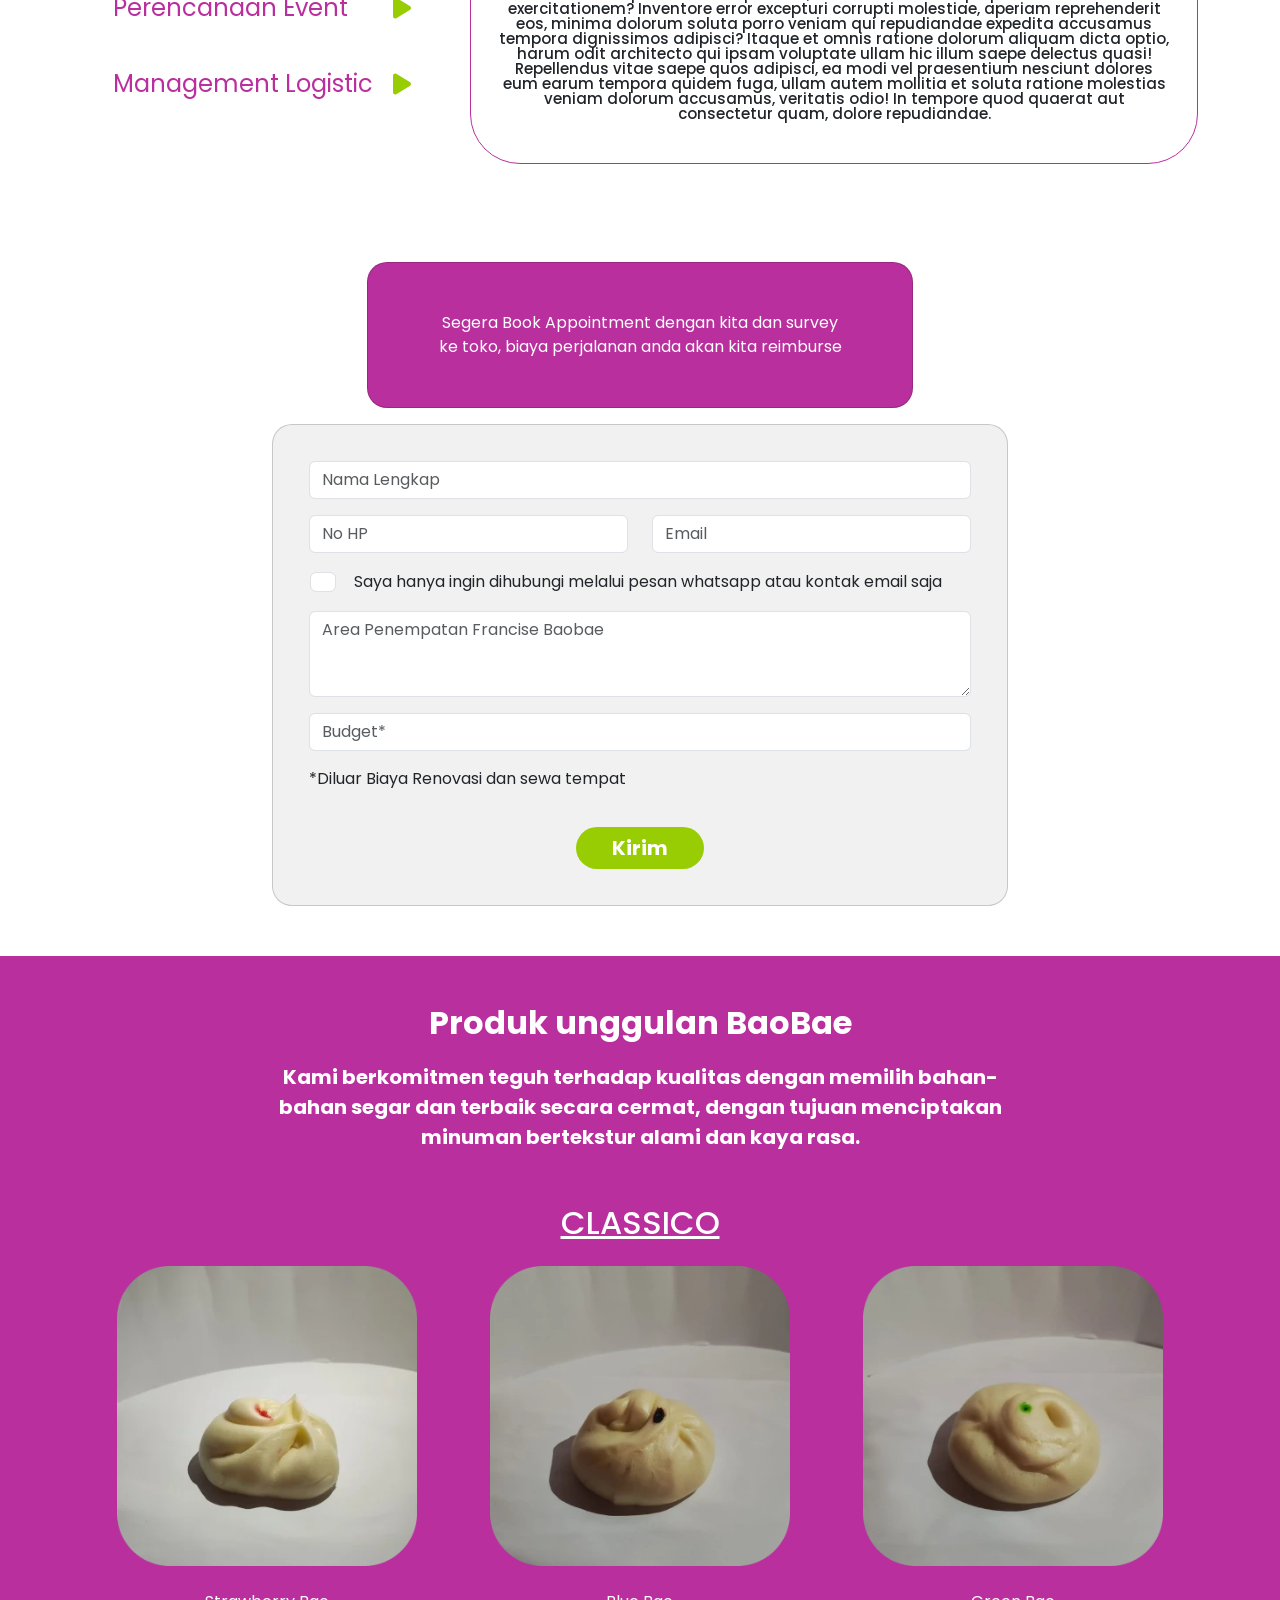
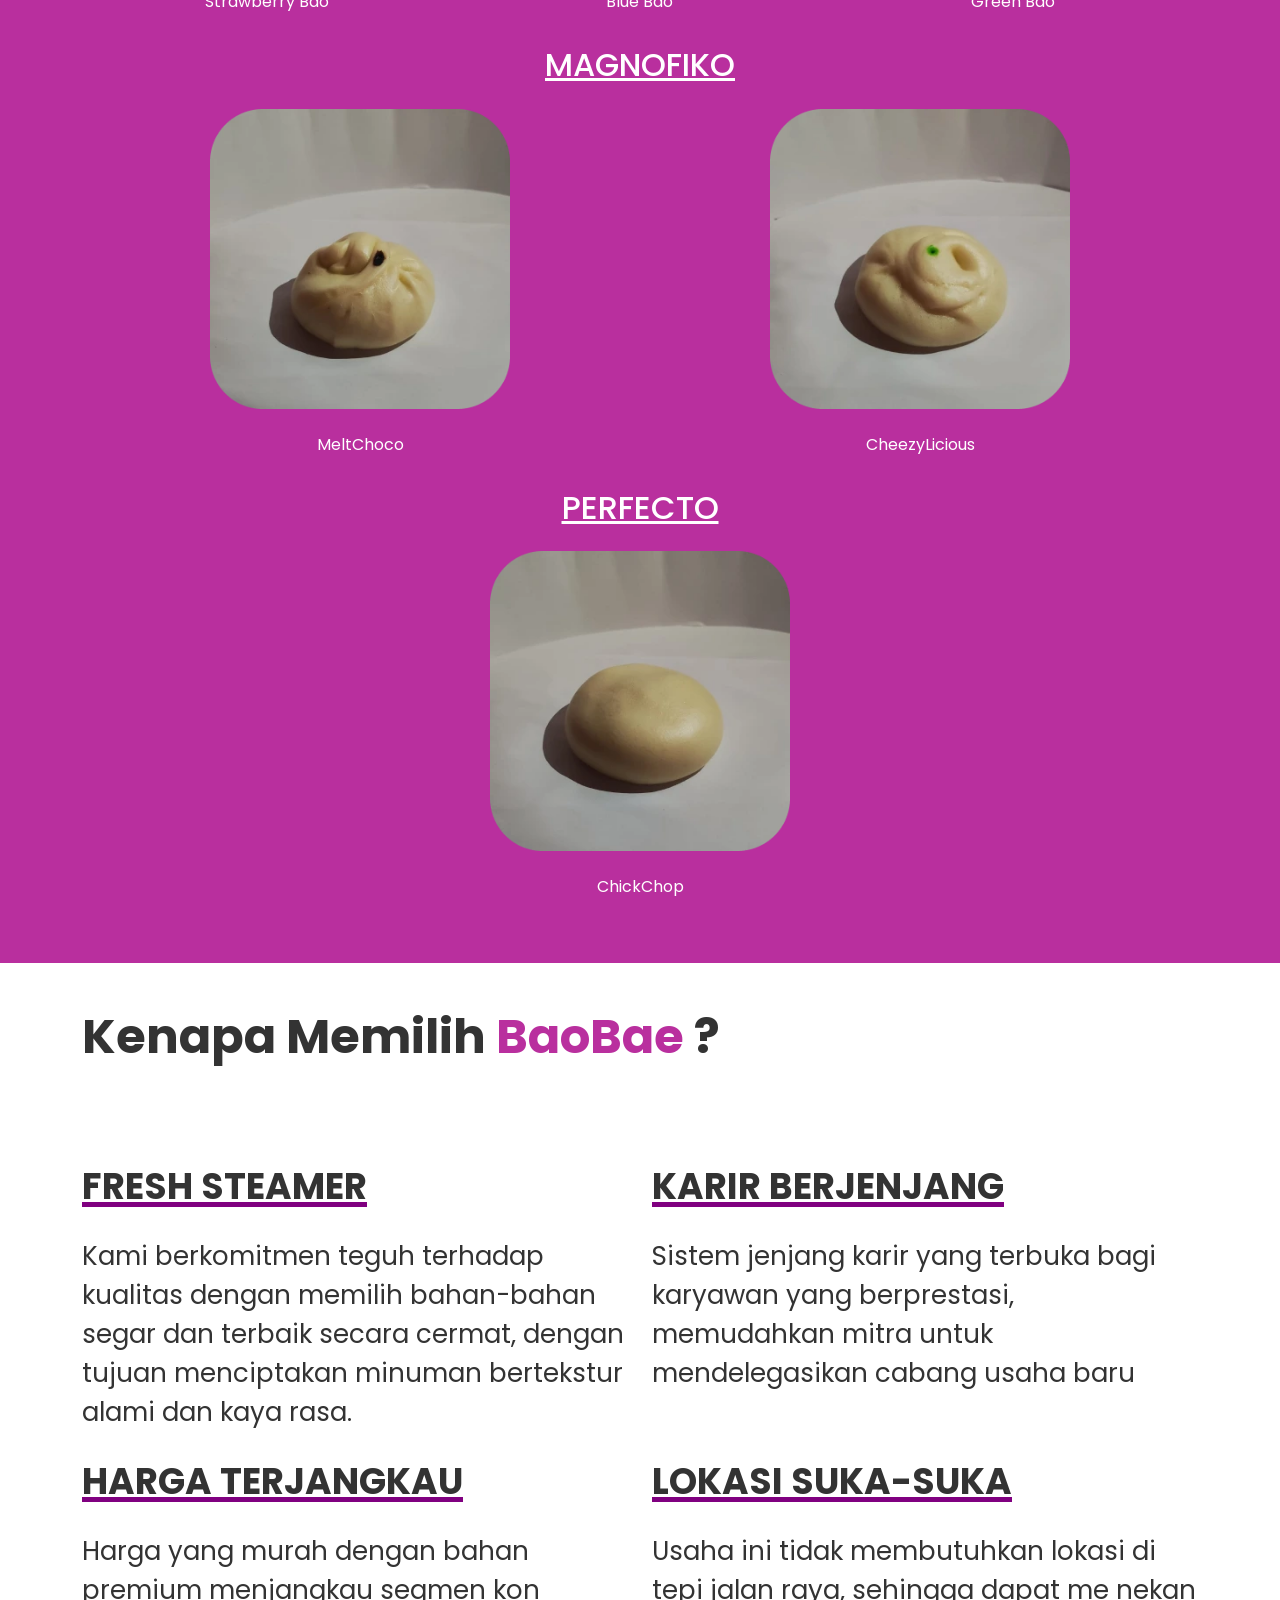
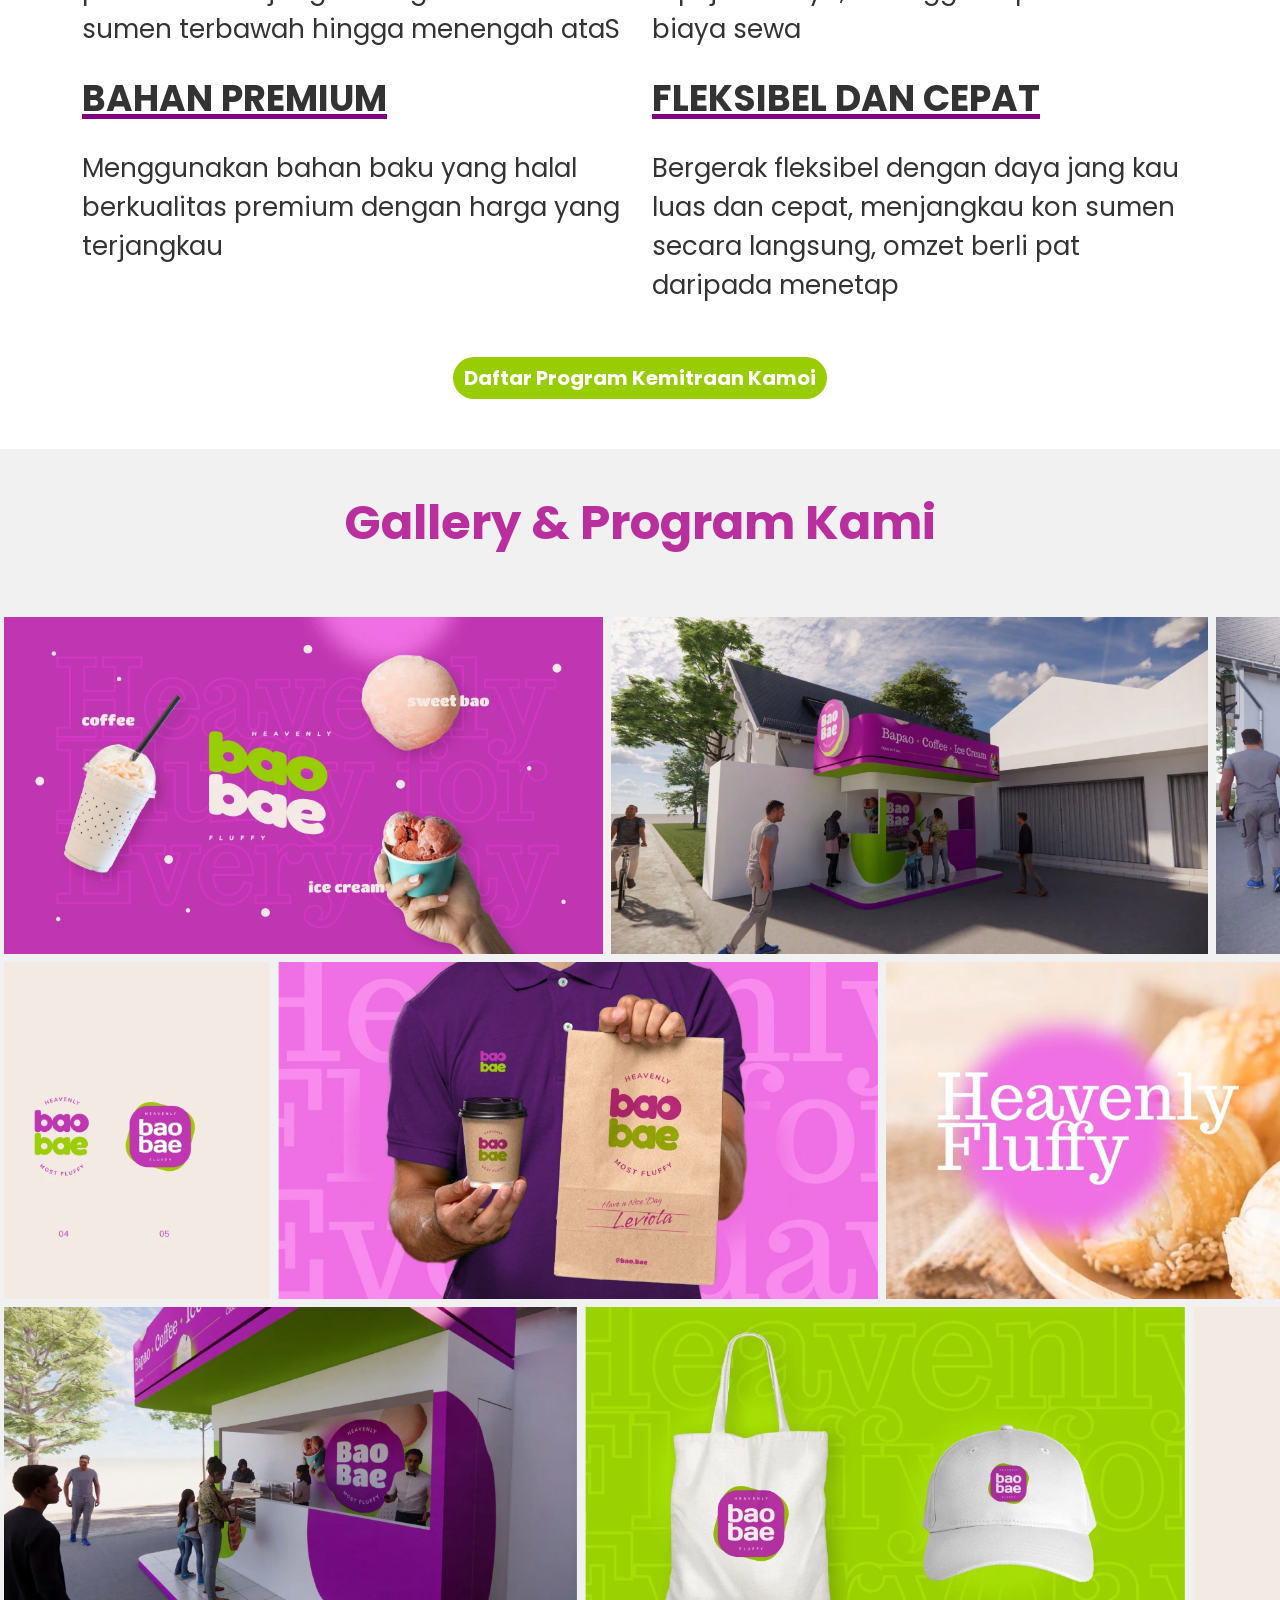
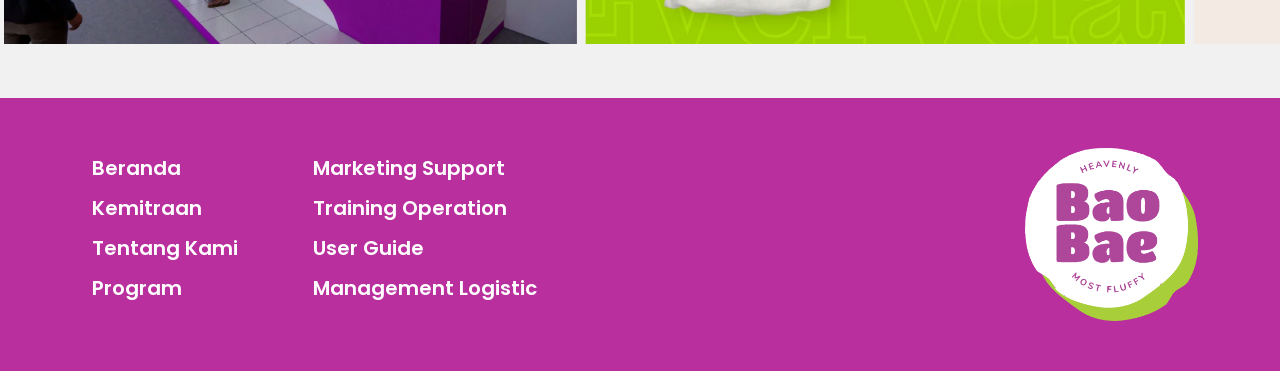
==== commit e23d37c4: "update img" ====
--- a/index.html
+++ b/index.html
@@ -55,7 +55,7 @@
                     <button type="button" class="btn btn-hijau" style="border-radius: 50px;">Tentang Kami</button>
                 </div>
                 <div class="col-md-6 col-12 position-relative">
-                    <img src="./assets/img/image.webp" id="img-s1">
+                    <img src="./assets/img/image.png" id="img-s1">
                 </div>
             </div>
         </div>
